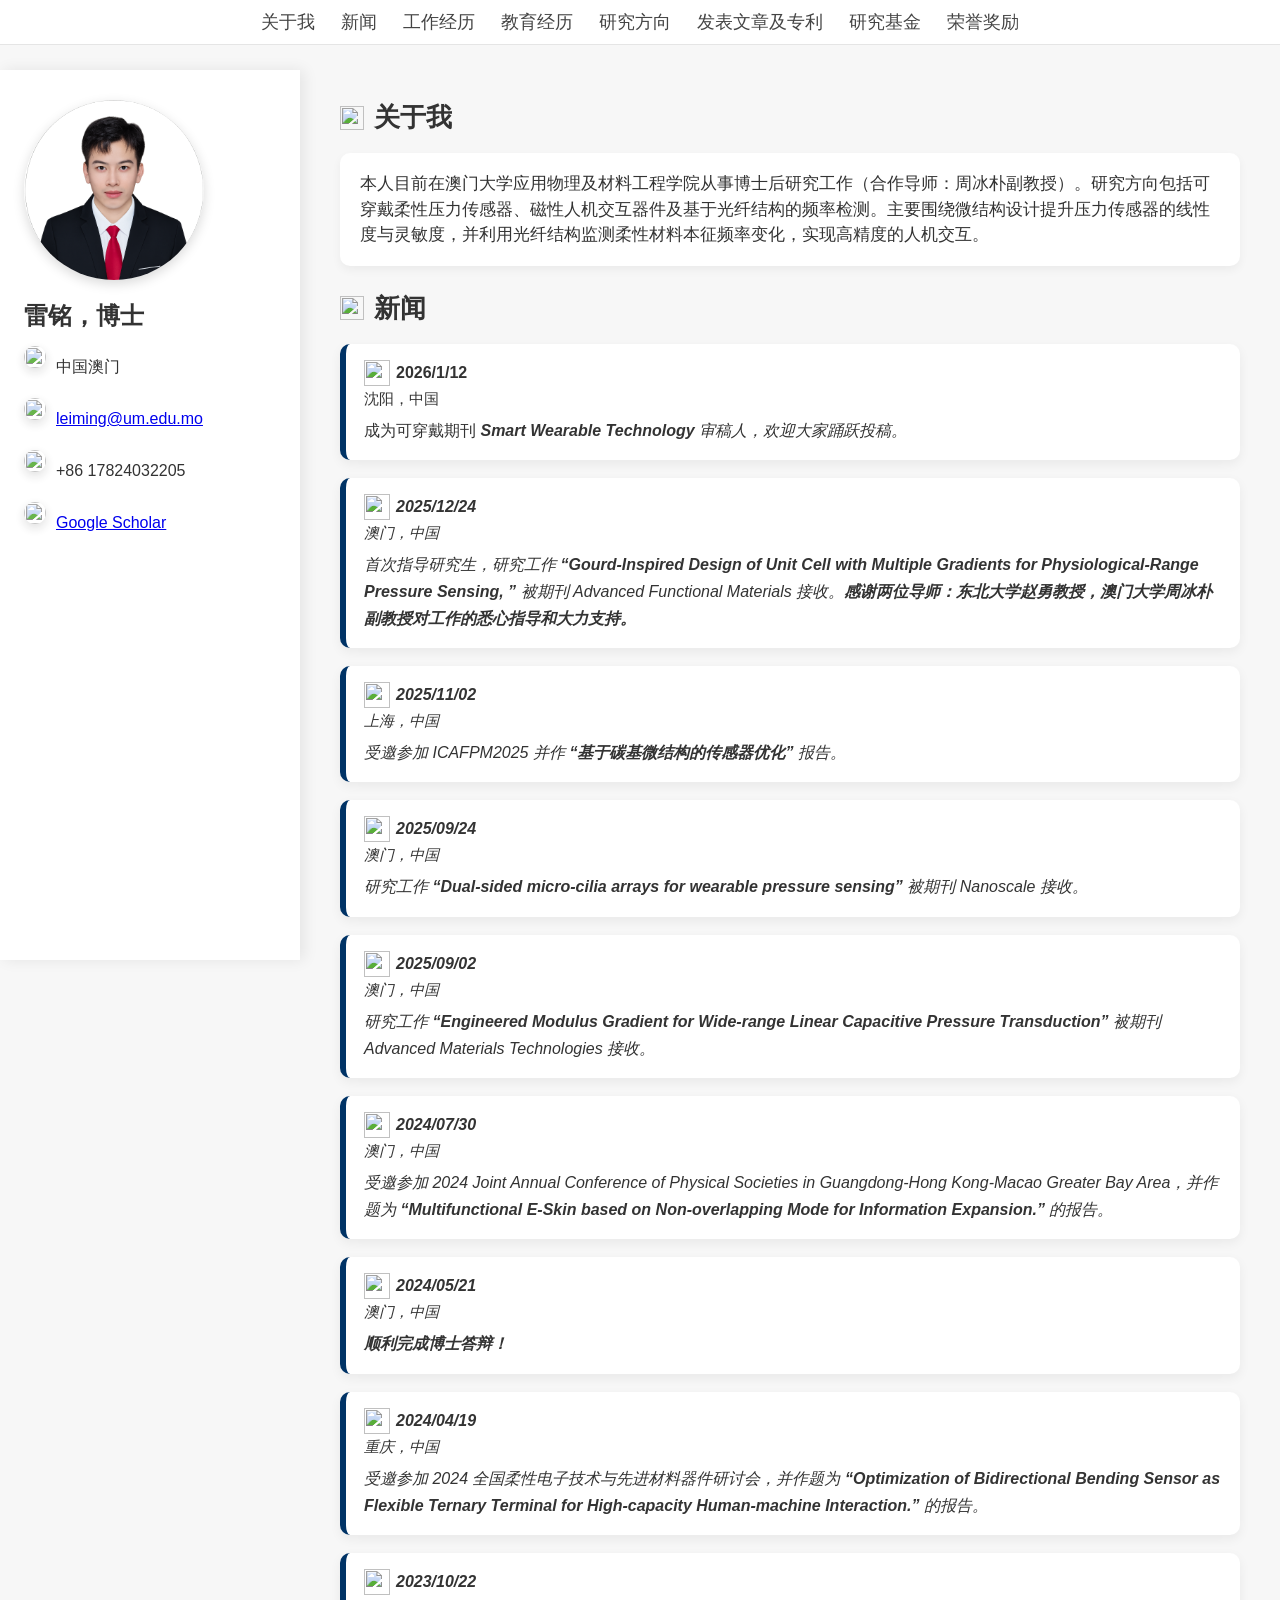
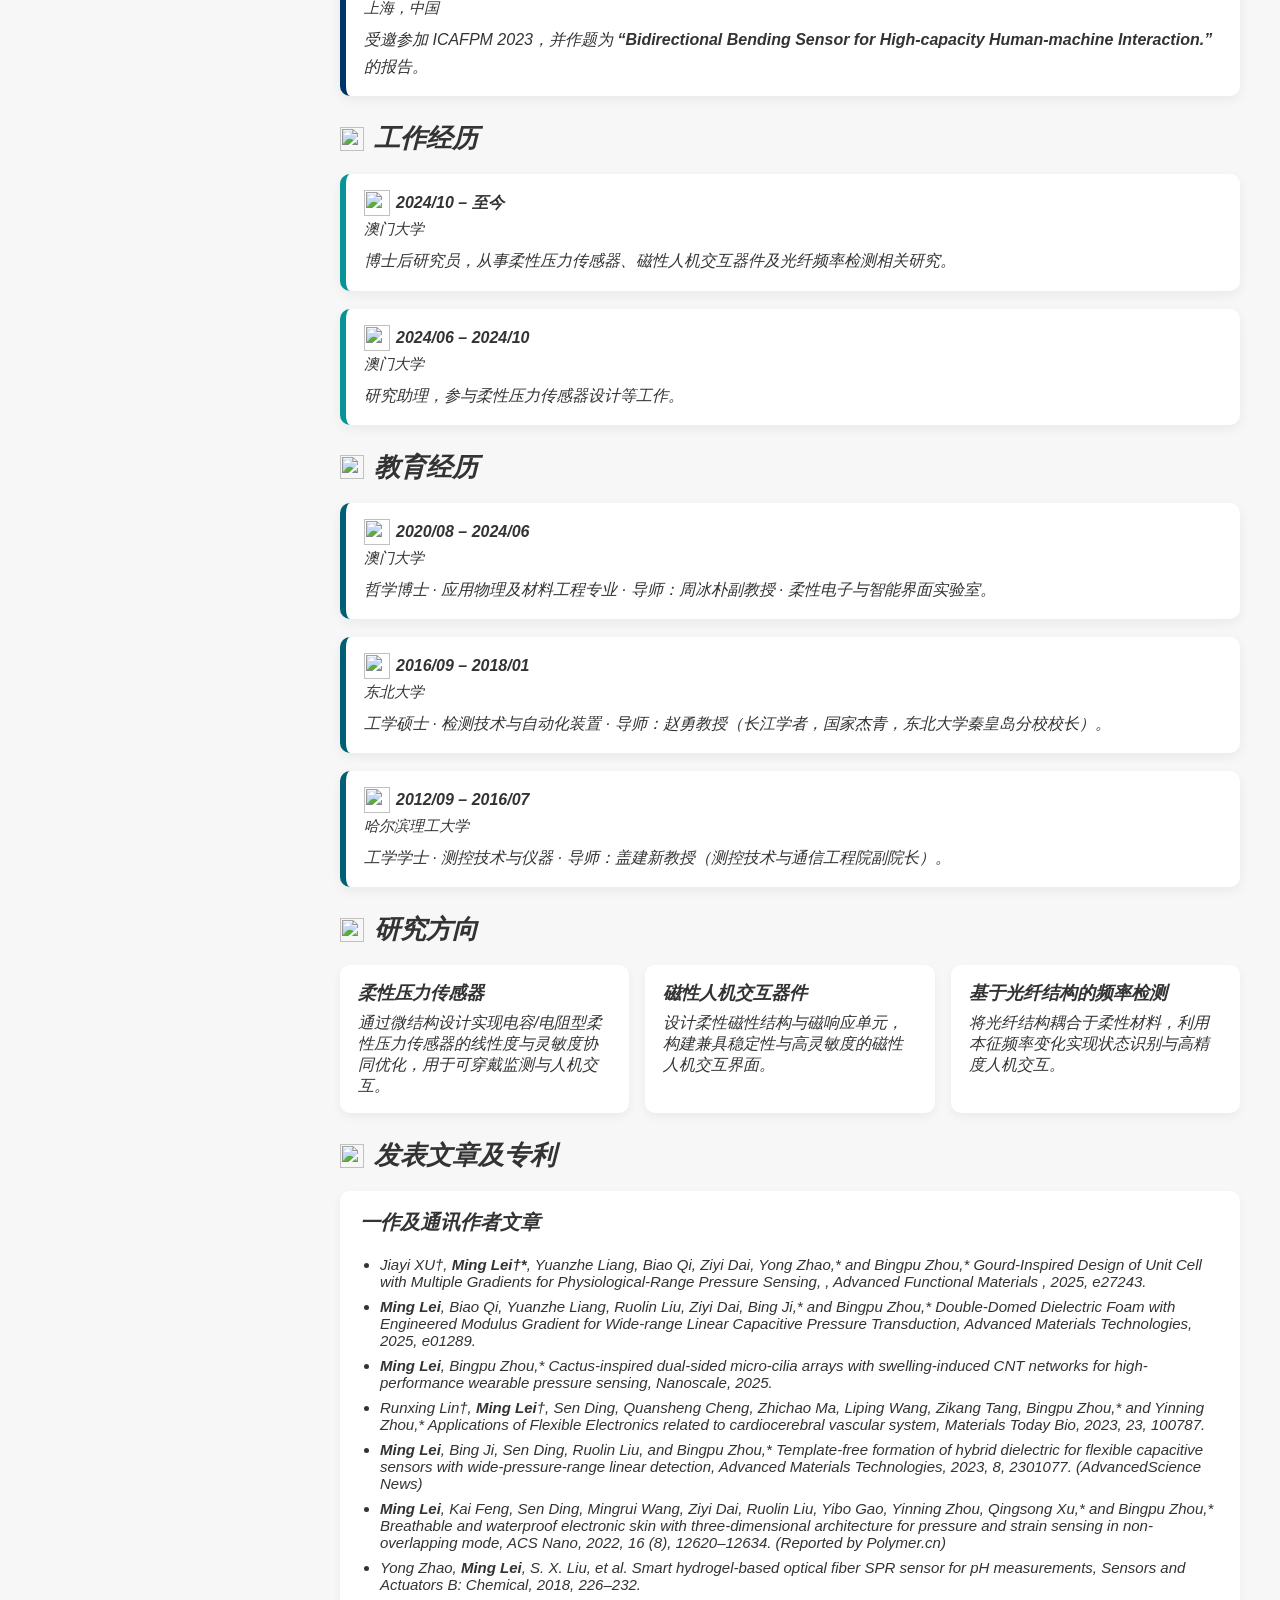
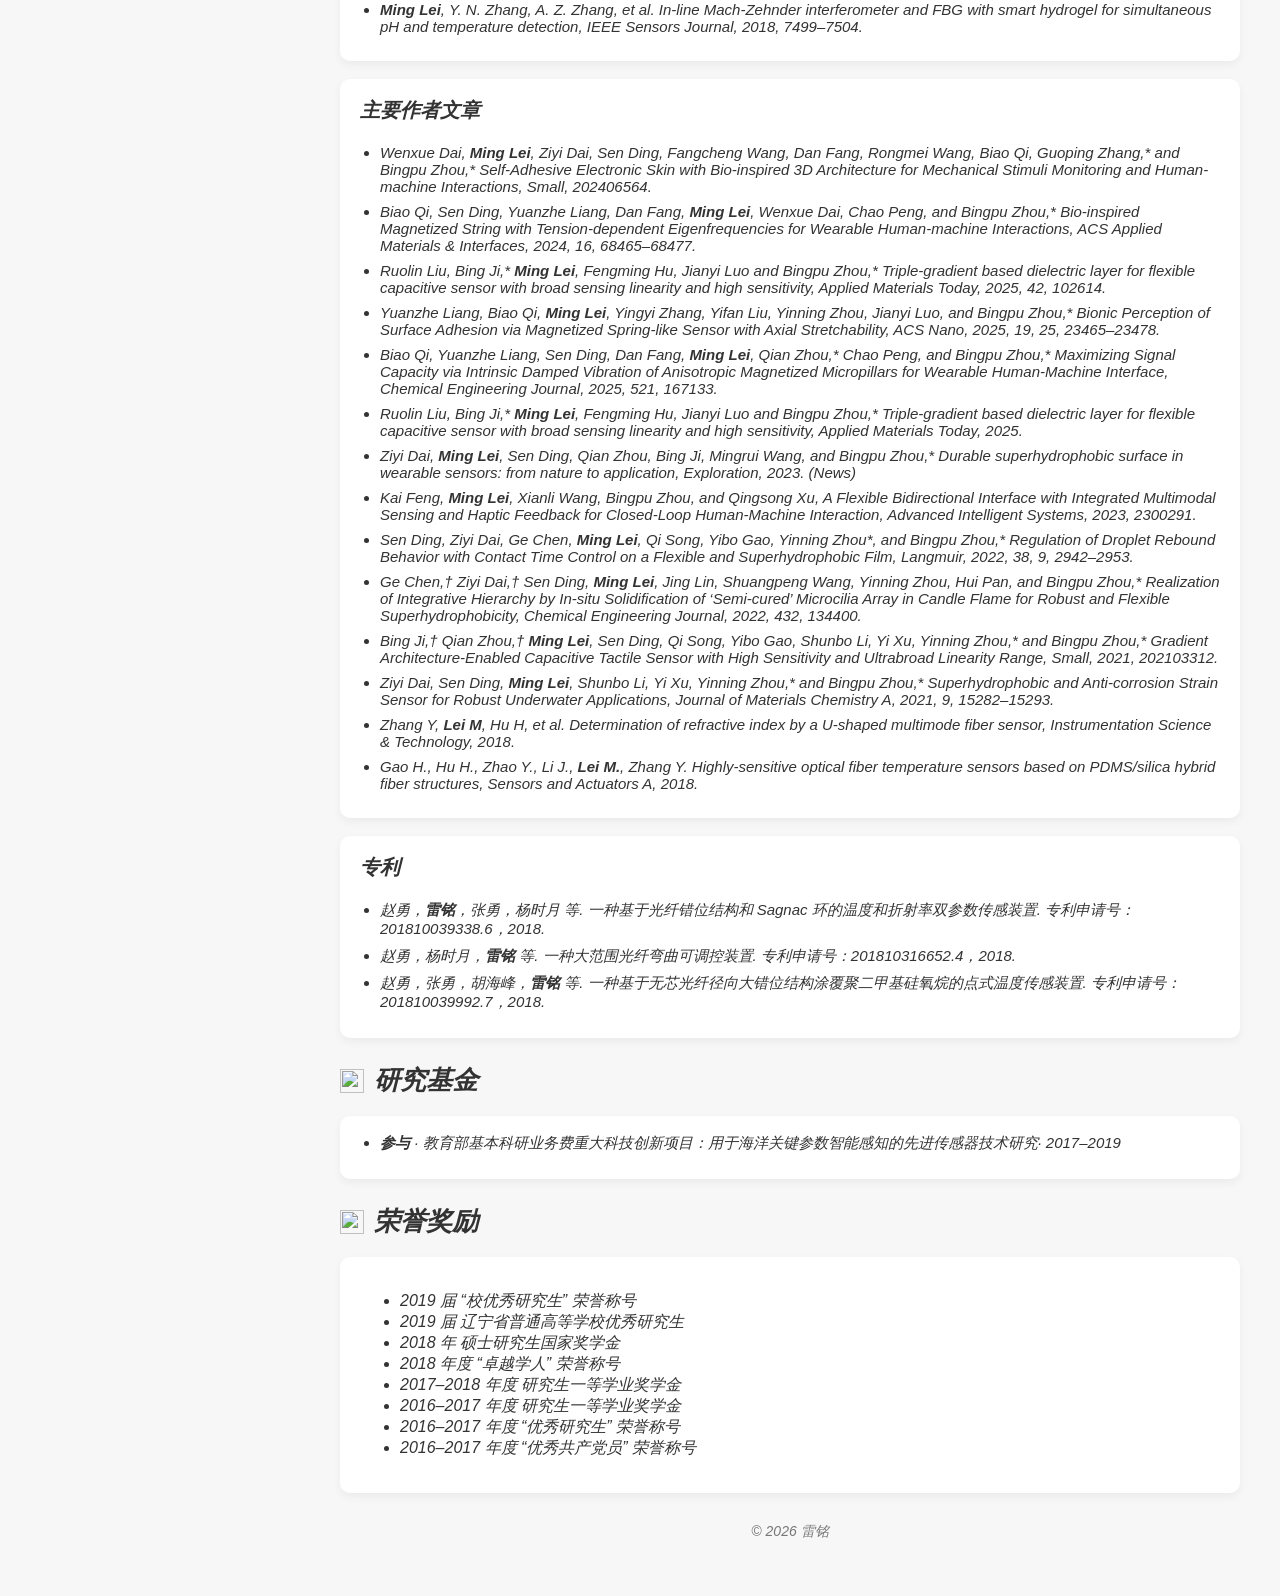
==== index.html @ 92d40817 "Update index.html" ====
<!DOCTYPE html>
<html lang="zh-CN">
<head>
<meta charset="UTF-8">
<meta name="viewport" content="width=device-width, initial-scale=1.0">
<title>雷铭 – 个人主页</title>

<style>
/* 全局样式 */
body {
  margin: 0;
  font-family: -apple-system, BlinkMacSystemFont, "Segoe UI", Roboto, "Helvetica Neue", sans-serif;
  background: #f7f7f7;
  color: #333;
}

/* 颜色变量 */
:root {
  --news-color: #003366;   /* 新闻 深蓝 */
  --work-color: #0a9396;   /* 工作 青绿 */
  --edu-color:  #005f73;   /* 教育 青蓝 */
}

/* 顶部导航栏（白底、居中、置顶） */
nav {
  position: sticky;
  top: 0;
  z-index: 1000;
  background: #ffffff;
  border-bottom: 1px solid #e5e5e5;
  padding: 10px 40px;
  display: flex;
  justify-content: center;
  gap: 26px;
}

nav a {
  font-size: 18px;   /* 导航字体变大 */
  color: #444;
  text-decoration: none;
}

nav a:hover {
  color: #003366;
}

/* 两栏布局：左侧固定栏 + 右侧主内容 */
.container {
  display: grid;
  grid-template-columns: 300px 1fr;
}

/* 左侧个人信息栏（滚动不动） */
.sidebar {
  position: sticky;
  top: 70px; /* 给导航栏留高度 */
  align-self: start;
  height: calc(100vh - 70px);
  padding: 30px 24px;
  background: #ffffff;
  box-shadow: 4px 0 14px rgba(0, 0, 0, 0.08);
}

.sidebar img {
  width: 180px;
  height: 180px;
  border-radius: 50%;
  object-fit: cover;
  display: block;
  margin: 0 0 20px 0; /* 靠左 */
  box-shadow: 0 4px 12px rgba(0,0,0,0.15);
}

.sidebar-name {
  font-size: 24px;
  font-weight: 700;
  margin-bottom: 14px;
  text-align: left;   /* 靠左对齐 */
}

/* 左侧：图标+文字靠左对齐 */
.sidebar-line {
  display: flex;
  align-items: center;
  justify-content: flex-start; /* 靠左 */
  gap: 10px;
  margin: 10px 0;
  font-size: 16px;
  text-align: left;
}

.sidebar-line img {
  width: 22px;
  height: 22px;
  flex-shrink: 0;
  opacity: 0.9;
}

/* 右侧主内容 */
.main {
  padding: 30px 40px 40px;
}

/* 每个 section 的滚动偏移，避免被顶部导航挡住 */
section {
  scroll-margin-top: 80px;
  margin-bottom: 10px;
}

/* 标题（带图标） */
.section-title {
  font-size: 26px;
  font-weight: 700;
  display: flex;
  align-items: center;
  gap: 10px;
  margin: 25px 0 18px;
}

.section-title img {
  width: 24px;
  height: 24px;
}

/* 关于我简介块 */
.about-text {
  font-size: 17px;
  line-height: 1.5;
  background:#fff;
  padding:18px 20px;
  border-radius:10px;
  box-shadow:0 4px 10px rgba(0,0,0,0.05);
}

/* 新闻 / 工作 / 教育：统一卡片结构 + 不同颜色 */
.news-block,
.work-block,
.edu-block {
  padding: 16px 18px;
  background: #fff;
  border-radius: 10px;
  margin-bottom: 18px;
  box-shadow: 0 4px 12px rgba(0,0,0,0.06);
}

/* 左边色条 */
.news-block  { border-left: 6px solid var(--news-color); }
.work-block  { border-left: 6px solid var(--work-color); }
.edu-block   { border-left: 6px solid var(--edu-color); }

.news-date,
.work-date,
.edu-date {
  font-weight: 600;
  font-size: 16px;
  display: flex;
  align-items: center;
  gap: 6px;
}

/* 修复图标过大的问题 */
.news-date img,
.work-date img,
.edu-date img {
  width: 26px !important;
  height: 26px !important;
  flex-shrink: 0;
}

.news-loc,
.work-loc,
.edu-loc {
  margin: 4px 0 8px;
  font-weight: 500;
  font-size: 15px;
}

.news-text,
.work-text,
.edu-text {
  font-size: 16px;
  line-height: 1.7;
}

/* 教育经历字体加大已包含在 edu-text 中 */

/* 研究方向：三块卡片，左中右展示 */
.research-grid {
  display: grid;
  grid-template-columns: repeat(3, minmax(0, 1fr));
  gap: 16px;
}

.research-card {
  background: #fff;
  padding: 16px 18px;
  border-radius: 10px;
  box-shadow: 0 4px 10px rgba(0,0,0,0.05);
}

.research-card-title {
  font-size: 18px;
  font-weight: 600;
  margin-bottom: 8px;
}

/* 发表文章及专利 / 研究基金 / 荣誉奖励：通用盒子样式 */
.paper-box {
  background:#fff;
  padding:18px 20px;
  margin-bottom:18px;
  border-radius:10px;
  box-shadow:0 4px 10px rgba(0,0,0,0.05);
}

.paper-box h3 {
  margin-top:0;
  font-size:20px;
}

.paper-box ul {
  padding-left: 20px;
  margin: 0;
}

.paper-box li {
  margin-bottom:8px;
  font-size:15px;
}

/* 荣誉奖励块复用 paper-box 风格 */
.honor-box {
  background:#fff;
  padding:18px 20px;
  border-radius:10px;
  box-shadow:0 4px 10px rgba(0,0,0,0.05);
}

/* 页脚 */
footer {
  text-align:center;
  margin:30px 0 15px;
  color:#777;
  font-size: 14px;
}

/* 简单响应式：屏幕窄时改为上下布局 */
@media (max-width: 960px) {
  .container {
    grid-template-columns: 1fr;
  }
  .sidebar {
    position: static;
    height: auto;
    box-shadow: 0 2px 10px rgba(0,0,0,0.08);
  }
  nav {
    justify-content: flex-start;
    overflow-x: auto;
  }
}
</style>
</head>
<body>

<!-- 顶部导航栏 -->
<nav>
  <a href="#about">关于我</a>
  <a href="#news">新闻</a>
  <a href="#work">工作经历</a>
  <a href="#edu">教育经历</a>
  <a href="#research">研究方向</a>
  <a href="#papers">发表文章及专利</a>
  <a href="#funds">研究基金</a>
  <a href="#honors">荣誉奖励</a>
</nav>

<div class="container">

  <!-- 左侧固定信息栏 -->
  <aside class="sidebar">
    <img src="personal-photo.png" alt="雷铭照片">

    <div class="sidebar-name">    雷铭，博士</div>

    <div class="sidebar-line">
      <img src="https://cdn-icons-png.flaticon.com/512/535/535239.png" alt="">
      <span>中国澳门</span>
    </div>

    <div class="sidebar-line">
      <img src="https://cdn-icons-png.flaticon.com/512/732/732200.png" alt="">
      <a href="mailto:leiming@um.edu.mo">leiming@um.edu.mo</a>
    </div>

    <div class="sidebar-line">
      <img src="https://cdn-icons-png.flaticon.com/512/724/724664.png" alt="">
      <span>+86 17824032205</span>
    </div>

    <div class="sidebar-line">
      <img src="https://cdn-icons-png.flaticon.com/512/300/300221.png" alt="">
      <a href="https://scholar.google.com.hk/citations?user=L6gSsJYAAAAJ&hl=zh-CN" target="_blank">
        Google Scholar
      </a>
    </div>
  </aside>

  <!-- 右侧主体内容 -->
  <main class="main">

    <!-- 关于我 -->
    <section id="about">
      <h2 class="section-title">
        <img src="https://cdn-icons-png.flaticon.com/512/3448/3448339.png" alt="">
        关于我
      </h2>

      <div class="about-text">
        本人目前在澳门大学应用物理及材料工程学院从事博士后研究工作（合作导师：周冰朴副教授）。研究方向包括可穿戴柔性压力传感器、磁性人机交互器件及基于光纤结构的频率检测。主要围绕微结构设计提升压力传感器的线性度与灵敏度，并利用光纤结构监测柔性材料本征频率变化，实现高精度的人机交互。
      </div>
    </section>

    <!-- 新闻 -->
    <section id="news">
      <h2 class="section-title">
        <img src="https://cdn-icons-png.flaticon.com/512/9068/9068649.png" alt="">
        新闻
      </h2>

      <div class="news-block">
        <div class="news-date">
          <img src="https://cdn-icons-png.flaticon.com/512/747/747310.png" alt="">
          2026/1/12
        </div>
        <div class="news-loc">沈阳，中国</div>
        <div class="news-text">
          成为可穿戴期刊 <strong> <em>Smart Wearable Technology <em> </strong> 审稿人，欢迎大家踊跃投稿。
        </div>
      </div> 
      
      <div class="news-block">
        <div class="news-date">
          <img src="https://cdn-icons-png.flaticon.com/512/747/747310.png" alt="">
          2025/12/24
        </div>
        <div class="news-loc">澳门，中国</div>
        <div class="news-text">
          首次指导研究生，研究工作 <strong>“Gourd-Inspired Design of Unit Cell with Multiple Gradients for Physiological-Range Pressure Sensing, ”</strong>
          被期刊 <em> Advanced Functional Materials </em> 接收。<strong>感谢两位导师：东北大学赵勇教授，澳门大学周冰朴副教授对工作的悉心指导和大力支持。</strong>
        </div>
      </div> 
      

      <div class="news-block">
        <div class="news-date">
          <img src="https://cdn-icons-png.flaticon.com/512/747/747310.png" alt="">
          2025/11/02
        </div>
        <div class="news-loc">上海，中国</div>
        <div class="news-text">
          受邀参加 ICAFPM2025 并作 <strong>“基于碳基微结构的传感器优化”</strong> 报告。
        </div>
      </div>

      <div class="news-block">
        <div class="news-date">
          <img src="https://cdn-icons-png.flaticon.com/512/747/747310.png" alt="">
          2025/09/24
        </div>
        <div class="news-loc">澳门，中国</div>
        <div class="news-text">
          研究工作 <strong>“Dual-sided micro-cilia arrays for wearable pressure sensing”</strong>
          被期刊 <em>Nanoscale</em> 接收。
        </div>
      </div>

      <div class="news-block">
        <div class="news-date">
          <img src="https://cdn-icons-png.flaticon.com/512/747/747310.png" alt="">
          2025/09/02
        </div>
        <div class="news-loc">澳门，中国</div>
        <div class="news-text">
          研究工作 <strong>“Engineered Modulus Gradient for Wide-range Linear Capacitive Pressure Transduction”</strong>
          被期刊 <em>Advanced Materials Technologies</em> 接收。
        </div>
      </div>

      <div class="news-block">
        <div class="news-date">
          <img src="https://cdn-icons-png.flaticon.com/512/747/747310.png" alt="">
          2024/07/30
        </div>
        <div class="news-loc">澳门，中国</div>
        <div class="news-text">
          受邀参加 2024 Joint Annual Conference of Physical Societies in Guangdong-Hong Kong-Macao Greater Bay Area，并作题为
          <strong>“Multifunctional E-Skin based on Non-overlapping Mode for Information Expansion.”</strong>
          的报告。
        </div>
      </div>

      <div class="news-block">
        <div class="news-date">
          <img src="https://cdn-icons-png.flaticon.com/512/747/747310.png" alt="">
          2024/05/21
        </div>
        <div class="news-loc">澳门，中国</div>
        <div class="news-text">
          <strong>顺利完成博士答辩！</strong>
        </div>
      </div>

      <div class="news-block">
        <div class="news-date">
          <img src="https://cdn-icons-png.flaticon.com/512/747/747310.png" alt="">
          2024/04/19
        </div>
        <div class="news-loc">重庆，中国</div>
        <div class="news-text">
          受邀参加 2024 全国柔性电子技术与先进材料器件研讨会，并作题为
          <strong>“Optimization of Bidirectional Bending Sensor as Flexible Ternary Terminal for High-capacity Human-machine Interaction.”</strong>
          的报告。
        </div>
      </div>

      <div class="news-block">
        <div class="news-date">
          <img src="https://cdn-icons-png.flaticon.com/512/747/747310.png" alt="">
          2023/10/22
        </div>
        <div class="news-loc">上海，中国</div>
        <div class="news-text">
          受邀参加 ICAFPM 2023，并作题为
          <strong>“Bidirectional Bending Sensor for High-capacity Human-machine Interaction.”</strong>
          的报告。
        </div>
      </div>
    </section>

    <!-- 工作经历 -->
    <section id="work">
      <h2 class="section-title">
        <img src="https://cdn-icons-png.flaticon.com/512/3170/3170733.png" alt="">
        工作经历
      </h2>

      <div class="work-block">
        <div class="work-date">
          <img src="https://cdn-icons-png.flaticon.com/512/747/747310.png" alt="">
          2024/10 – 至今
        </div>
        <div class="work-loc">澳门大学</div>
        <div class="work-text">
          博士后研究员，从事柔性压力传感器、磁性人机交互器件及光纤频率检测相关研究。
        </div>
      </div>

      <div class="work-block">
        <div class="work-date">
          <img src="https://cdn-icons-png.flaticon.com/512/747/747310.png" alt="">
          2024/06 – 2024/10
        </div>
        <div class="work-loc">澳门大学</div>
        <div class="work-text">
          研究助理，参与柔性压力传感器设计等工作。
        </div>
      </div>
    </section>

    <!-- 教育经历 -->
    <section id="edu">
      <h2 class="section-title">
        <img src="https://cdn-icons-png.flaticon.com/512/2942/2942176.png" alt="">
        教育经历
      </h2>

      <div class="edu-block">
        <div class="edu-date">
          <img src="https://cdn-icons-png.flaticon.com/512/747/747310.png" alt="">
          2020/08 – 2024/06
        </div>
        <div class="edu-loc">澳门大学</div>
        <div class="edu-text">
          哲学博士 · 应用物理及材料工程专业 · 导师：周冰朴副教授 · 柔性电子与智能界面实验室。
        </div>
      </div>

      <div class="edu-block">
        <div class="edu-date">
          <img src="https://cdn-icons-png.flaticon.com/512/747/747310.png" alt="">
          2016/09 – 2018/01
        </div>
        <div class="edu-loc">东北大学</div>
        <div class="edu-text">
          工学硕士 · 检测技术与自动化装置 · 导师：赵勇教授（长江学者，国家杰青，东北大学秦皇岛分校校长）。
        </div>
      </div>

      <div class="edu-block">
        <div class="edu-date">
          <img src="https://cdn-icons-png.flaticon.com/512/747/747310.png" alt="">
          2012/09 – 2016/07
        </div>
        <div class="edu-loc">哈尔滨理工大学</div>
        <div class="edu-text">
          工学学士 · 测控技术与仪器 · 导师：盖建新教授（测控技术与通信工程院副院长）。
        </div>
      </div>
    </section>

    <!-- 研究方向：三块并排 -->
    <section id="research">
      <h2 class="section-title">
        <img src="https://cdn-icons-png.flaticon.com/512/2920/2920403.png" alt="">
        研究方向
      </h2>

      <div class="research-grid">
        <div class="research-card">
          <div class="research-card-title">柔性压力传感器</div>
          <div class="research-card-text">
            通过微结构设计实现电容/电阻型柔性压力传感器的线性度与灵敏度协同优化，用于可穿戴监测与人机交互。
          </div>
        </div>

        <div class="research-card">
          <div class="research-card-title">磁性人机交互器件</div>
          <div class="research-card-text">
            设计柔性磁性结构与磁响应单元，构建兼具稳定性与高灵敏度的磁性人机交互界面。
          </div>
        </div>

        <div class="research-card">
          <div class="research-card-title">基于光纤结构的频率检测</div>
          <div class="research-card-text">
            将光纤结构耦合于柔性材料，利用本征频率变化实现状态识别与高精度人机交互。
          </div>
        </div>
      </div>
    </section>

    <!-- 发表文章及专利 -->
    <section id="papers">
      <h2 class="section-title">
        <img src="https://cdn-icons-png.flaticon.com/512/3135/3135675.png" alt="">
        发表文章及专利
      </h2>

      <div class="paper-box">
        <h3>一作及通讯作者文章</h3>
        <ul>

          <li>Jiayi XU†, <strong>Ming Lei†*</strong>, Yuanzhe Liang, Biao Qi, Ziyi Dai, Yong Zhao,* and Bingpu Zhou,* 
          Gourd-Inspired Design of Unit Cell with Multiple Gradients for Physiological-Range Pressure Sensing, , 
          <em>Advanced Functional Materials </em>, 2025, e27243.</li>
          
          <li><strong>Ming Lei</strong>, Biao Qi, Yuanzhe Liang, Ruolin Liu, Ziyi Dai, Bing Ji,* and Bingpu Zhou,* 
          Double-Domed Dielectric Foam with Engineered Modulus Gradient for Wide-range Linear Capacitive Pressure Transduction, 
          <em>Advanced Materials Technologies</em>, 2025, e01289.</li>

          <li><strong>Ming Lei</strong>, Bingpu Zhou,* 
          Cactus-inspired dual-sided micro-cilia arrays with swelling-induced CNT networks for high-performance wearable pressure sensing, 
          <em>Nanoscale</em>, 2025.</li>

          <li>Runxing Lin†, <strong>Ming Lei</strong>†, Sen Ding, Quansheng Cheng, Zhichao Ma, Liping Wang, Zikang Tang, Bingpu Zhou,* and Yinning Zhou,*  
          Applications of Flexible Electronics related to cardiocerebral vascular system, 
          <em>Materials Today Bio</em>, 2023, 23, 100787.</li>

          <li><strong>Ming Lei</strong>, Bing Ji, Sen Ding, Ruolin Liu, and Bingpu Zhou,*  
          Template-free formation of hybrid dielectric for flexible capacitive sensors with wide-pressure-range linear detection, 
          <em>Advanced Materials Technologies</em>, 2023, 8, 2301077. (AdvancedScience News)</li>

          <li><strong>Ming Lei</strong>, Kai Feng, Sen Ding, Mingrui Wang, Ziyi Dai, Ruolin Liu, Yibo Gao, Yinning Zhou, Qingsong Xu,* and Bingpu Zhou,*  
          Breathable and waterproof electronic skin with three-dimensional architecture for pressure and strain sensing in non-overlapping mode, 
          <em>ACS Nano</em>, 2022, 16 (8), 12620–12634. (Reported by Polymer.cn)</li>

          <li>Yong Zhao, <strong>Ming Lei</strong>, S. X. Liu, et al.  
          Smart hydrogel-based optical fiber SPR sensor for pH measurements, 
          <em>Sensors and Actuators B: Chemical</em>, 2018, 226–232.</li>         

          <li><strong>Ming Lei</strong>, Y. N. Zhang, A. Z. Zhang, et al.  
          In-line Mach-Zehnder interferometer and FBG with smart hydrogel for simultaneous pH and temperature detection, 
          <em>IEEE Sensors Journal</em>, 2018, 7499–7504.</li>
        </ul>
      </div>

      <div class="paper-box">
        <h3>主要作者文章</h3>
        <ul>
          <li>Wenxue Dai, <strong>Ming Lei</strong>, Ziyi Dai, Sen Ding, Fangcheng Wang, Dan Fang, Rongmei Wang, Biao Qi, Guoping Zhang,* and Bingpu Zhou,*  
          Self-Adhesive Electronic Skin with Bio-inspired 3D Architecture for Mechanical Stimuli Monitoring and Human-machine Interactions, 
          <em>Small</em>, 202406564.</li>

          <li>Biao Qi, Sen Ding, Yuanzhe Liang, Dan Fang, <strong>Ming Lei</strong>, Wenxue Dai, Chao Peng, and Bingpu Zhou,*  
          Bio-inspired Magnetized String with Tension-dependent Eigenfrequencies for Wearable Human-machine Interactions, 
          <em>ACS Applied Materials & Interfaces</em>, 2024, 16, 68465–68477.</li>

          <li>Ruolin Liu, Bing Ji,* <strong>Ming Lei</strong>, Fengming Hu, Jianyi Luo and Bingpu Zhou,*  
          Triple-gradient based dielectric layer for flexible capacitive sensor with broad sensing linearity and high sensitivity, 
          <em>Applied Materials Today</em>, 2025, 42, 102614.</li>

          <li>Yuanzhe Liang, Biao Qi, <strong>Ming Lei</strong>, Yingyi Zhang, Yifan Liu, Yinning Zhou, Jianyi Luo, and Bingpu Zhou,*  
          Bionic Perception of Surface Adhesion via Magnetized Spring-like Sensor with Axial Stretchability, 
          <em>ACS Nano</em>, 2025, 19, 25, 23465–23478.</li>

          <li>Biao Qi, Yuanzhe Liang, Sen Ding, Dan Fang, <strong>Ming Lei</strong>, Qian Zhou,* Chao Peng, and Bingpu Zhou,*  
          Maximizing Signal Capacity via Intrinsic Damped Vibration of Anisotropic Magnetized Micropillars for Wearable Human-Machine Interface, 
          <em>Chemical Engineering Journal</em>, 2025, 521, 167133.</li>

          <li>Ruolin Liu, Bing Ji,* <strong>Ming Lei</strong>, Fengming Hu, Jianyi Luo and Bingpu Zhou,*  
          Triple-gradient based dielectric layer for flexible capacitive sensor with broad sensing linearity and high sensitivity, 
          <em>Applied Materials Today</em>, 2025.</li>

          <li>Ziyi Dai, <strong>Ming Lei</strong>, Sen Ding, Qian Zhou, Bing Ji, Mingrui Wang, and Bingpu Zhou,*  
          Durable superhydrophobic surface in wearable sensors: from nature to application, 
          <em>Exploration</em>, 2023. (News)</li>

          <li>Kai Feng, <strong>Ming Lei</strong>, Xianli Wang, Bingpu Zhou, and Qingsong Xu,  
          A Flexible Bidirectional Interface with Integrated Multimodal Sensing and Haptic Feedback for Closed‐Loop Human-Machine Interaction, 
          <em>Advanced Intelligent Systems</em>, 2023, 2300291.</li>

          <li>Sen Ding, Ziyi Dai, Ge Chen, <strong>Ming Lei</strong>, Qi Song, Yibo Gao, Yinning Zhou*, and Bingpu Zhou,*  
          Regulation of Droplet Rebound Behavior with Contact Time Control on a Flexible and Superhydrophobic Film, 
          <em>Langmuir</em>, 2022, 38, 9, 2942–2953.</li>

          <li>Ge Chen,† Ziyi Dai,† Sen Ding, <strong>Ming Lei</strong>, Jing Lin, Shuangpeng Wang, Yinning Zhou, Hui Pan, and Bingpu Zhou,*  
          Realization of Integrative Hierarchy by In-situ Solidification of ‘Semi-cured’ Microcilia Array in Candle Flame for Robust and Flexible Superhydrophobicity, 
          <em>Chemical Engineering Journal</em>, 2022, 432, 134400.</li>

          <li>Bing Ji,† Qian Zhou,† <strong>Ming Lei</strong>, Sen Ding, Qi Song, Yibo Gao, Shunbo Li, Yi Xu, Yinning Zhou,* and Bingpu Zhou,*  
          Gradient Architecture-Enabled Capacitive Tactile Sensor with High Sensitivity and Ultrabroad Linearity Range, 
          <em>Small</em>, 2021, 202103312.</li>

          <li>Ziyi Dai, Sen Ding, <strong>Ming Lei</strong>, Shunbo Li, Yi Xu, Yinning Zhou,* and Bingpu Zhou,*  
          Superhydrophobic and Anti-corrosion Strain Sensor for Robust Underwater Applications, 
          <em>Journal of Materials Chemistry A</em>, 2021, 9, 15282–15293.</li>

          <li>Zhang Y, <strong>Lei M</strong>, Hu H, et al.  
          Determination of refractive index by a U-shaped multimode fiber sensor, 
          <em>Instrumentation Science & Technology</em>, 2018.</li>

          <li>Gao H., Hu H., Zhao Y., Li J., <strong>Lei M.</strong>, Zhang Y.  
          Highly-sensitive optical fiber temperature sensors based on PDMS/silica hybrid fiber structures, 
          <em>Sensors and Actuators A</em>, 2018.</li>
        </ul>
      </div>

      <div class="paper-box">
        <h3>专利</h3>
        <ul>
          <li>赵勇，<strong>雷铭</strong>，张勇，杨时月 等.  
          一种基于光纤错位结构和 Sagnac 环的温度和折射率双参数传感装置.  
          专利申请号：201810039338.6，2018.</li>

          <li>赵勇，杨时月，<strong>雷铭</strong> 等.  
          一种大范围光纤弯曲可调控装置.  
          专利申请号：201810316652.4，2018.</li>

          <li>赵勇，张勇，胡海峰，<strong>雷铭</strong> 等.  
          一种基于无芯光纤径向大错位结构涂覆聚二甲基硅氧烷的点式温度传感装置.  
          专利申请号：201810039992.7，2018.</li>
        </ul>
      </div>
    </section>

    <!-- 研究基金 -->
    <section id="funds">
      <h2 class="section-title">
        <img src="https://cdn-icons-png.flaticon.com/512/1995/1995502.png" alt="">
        研究基金
      </h2>

      <div class="paper-box">
        <ul>
          <li><strong>参与</strong> ·   
教育部基本科研业务费重大科技创新项目：用于海洋关键参数智能感知的先进传感器技术研究· 2017–2019</li>
        </ul>
      </div>
    </section>

    <!-- 荣誉奖励 -->
    <section id="honors">
      <h2 class="section-title">
        <img src="https://cdn-icons-png.flaticon.com/512/2583/2583343.png" alt="">
        荣誉奖励
      </h2>

      <div class="honor-box">
        <ul>
          <li>2019 届 “校优秀研究生” 荣誉称号</li>
          <li>2019 届 辽宁省普通高等学校优秀研究生</li>
          <li>2018 年 硕士研究生国家奖学金</li>
          <li>2018 年度 “卓越学人” 荣誉称号</li>
          <li>2017–2018 年度 研究生一等学业奖学金</li>
          <li>2016–2017 年度 研究生一等学业奖学金</li>
          <li>2016–2017 年度 “优秀研究生” 荣誉称号</li>
          <li>2016–2017 年度 “优秀共产党员” 荣誉称号</li>
        </ul>
      </div>
    </section>

    <footer>
      © <script>document.write(new Date().getFullYear())</script> 雷铭
    </footer>

  </main>
</div>

</body>
</html>
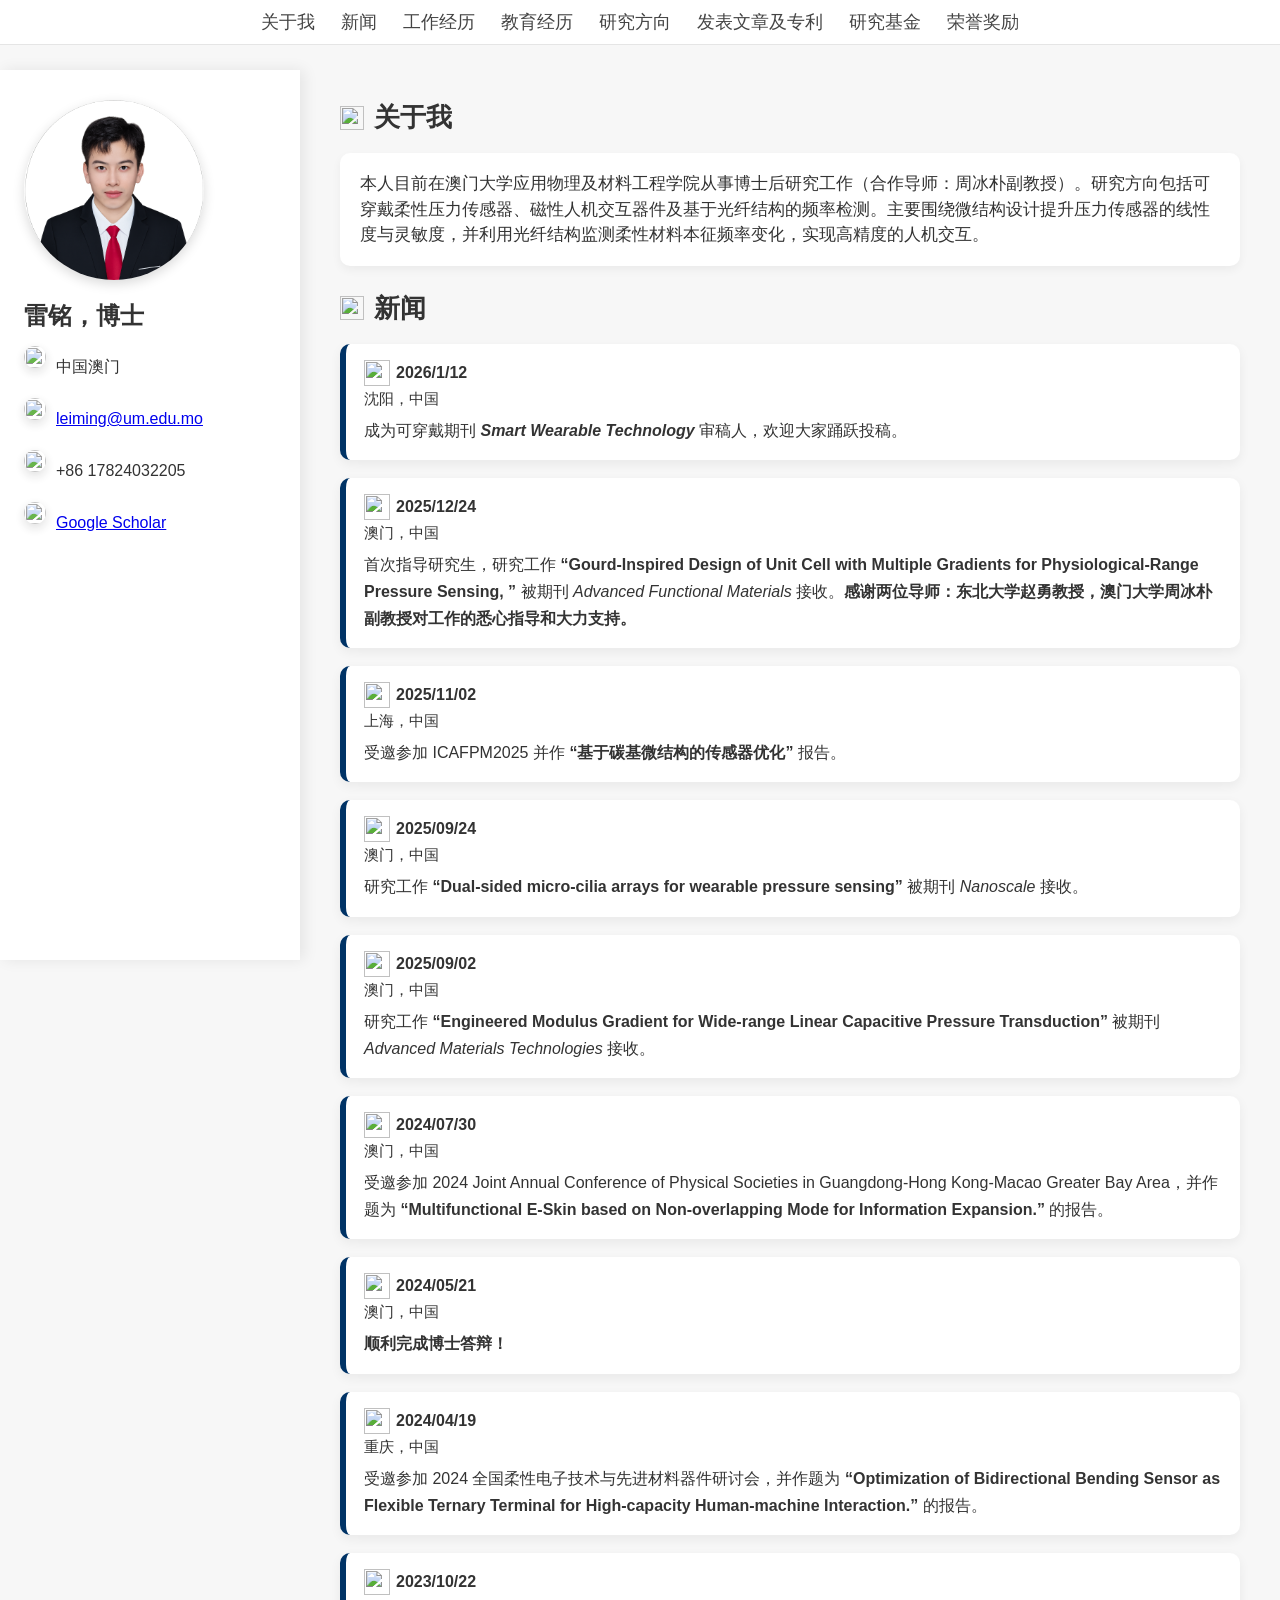
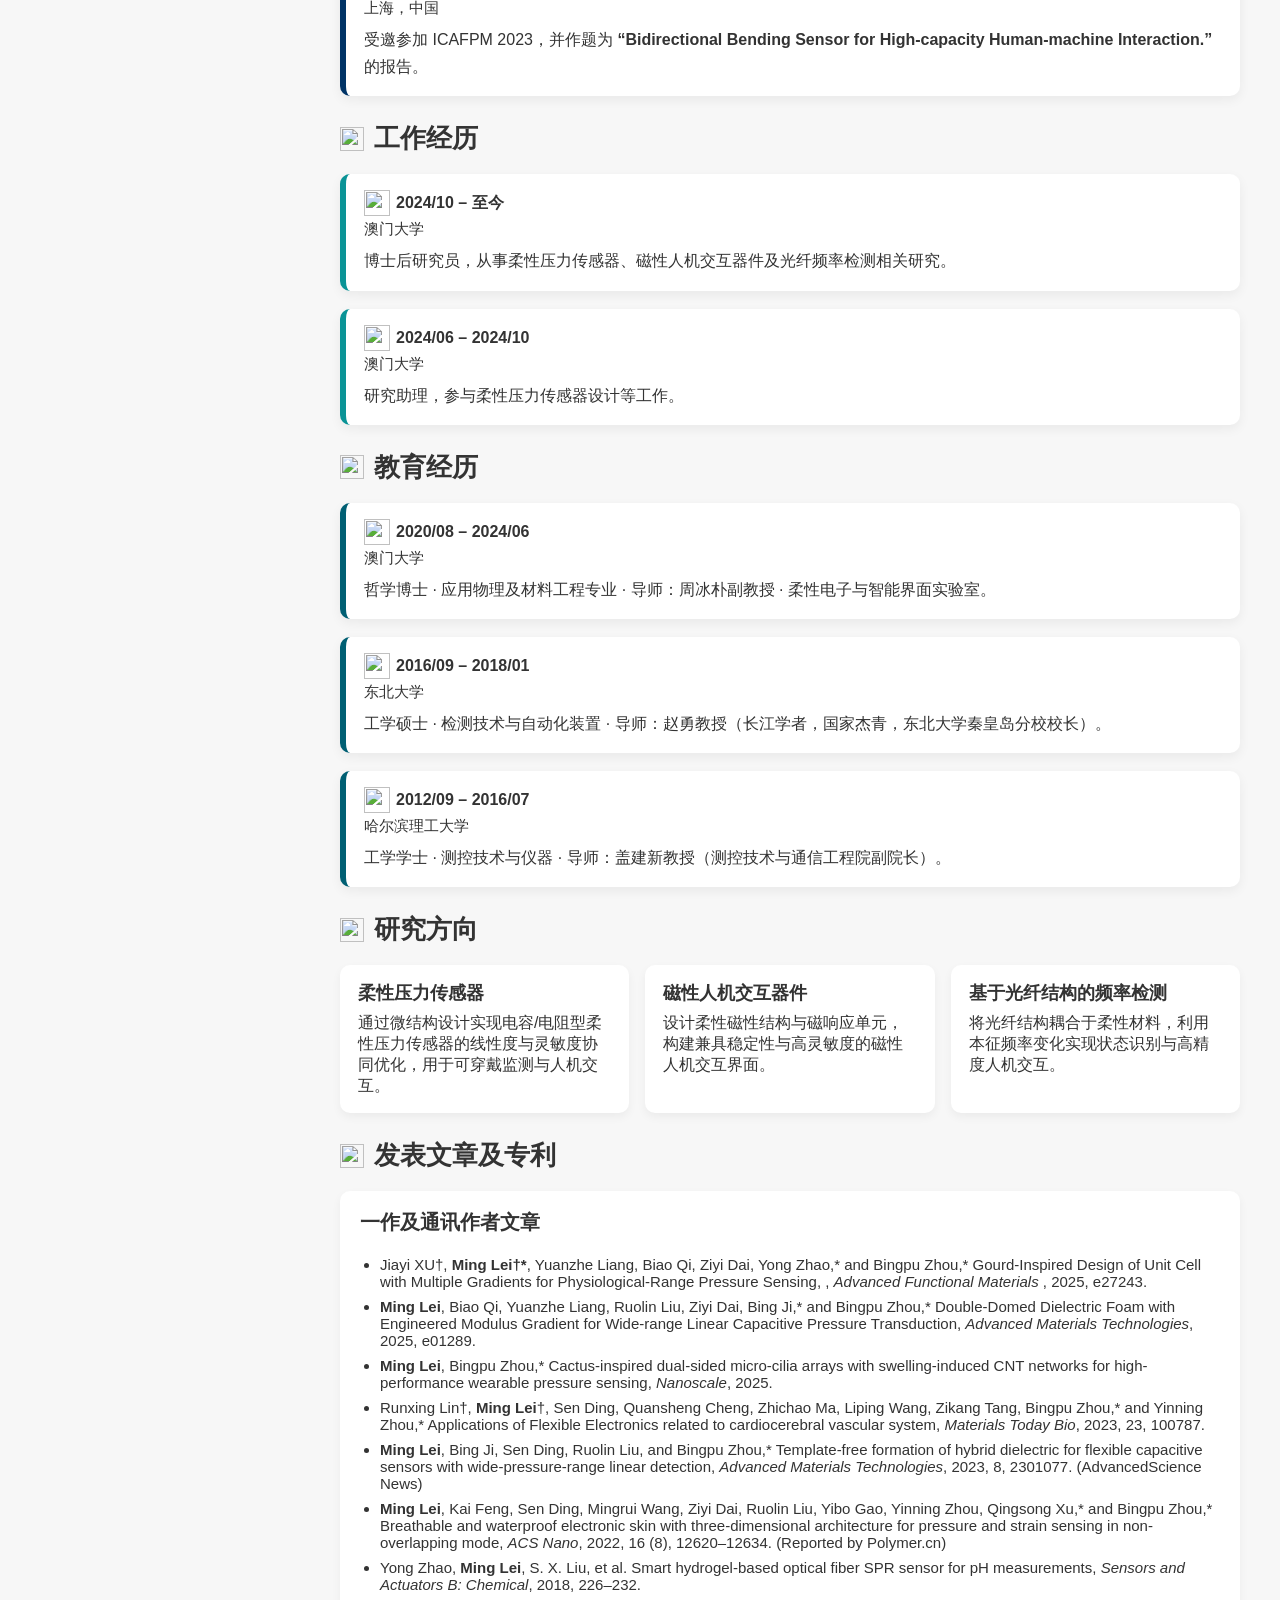
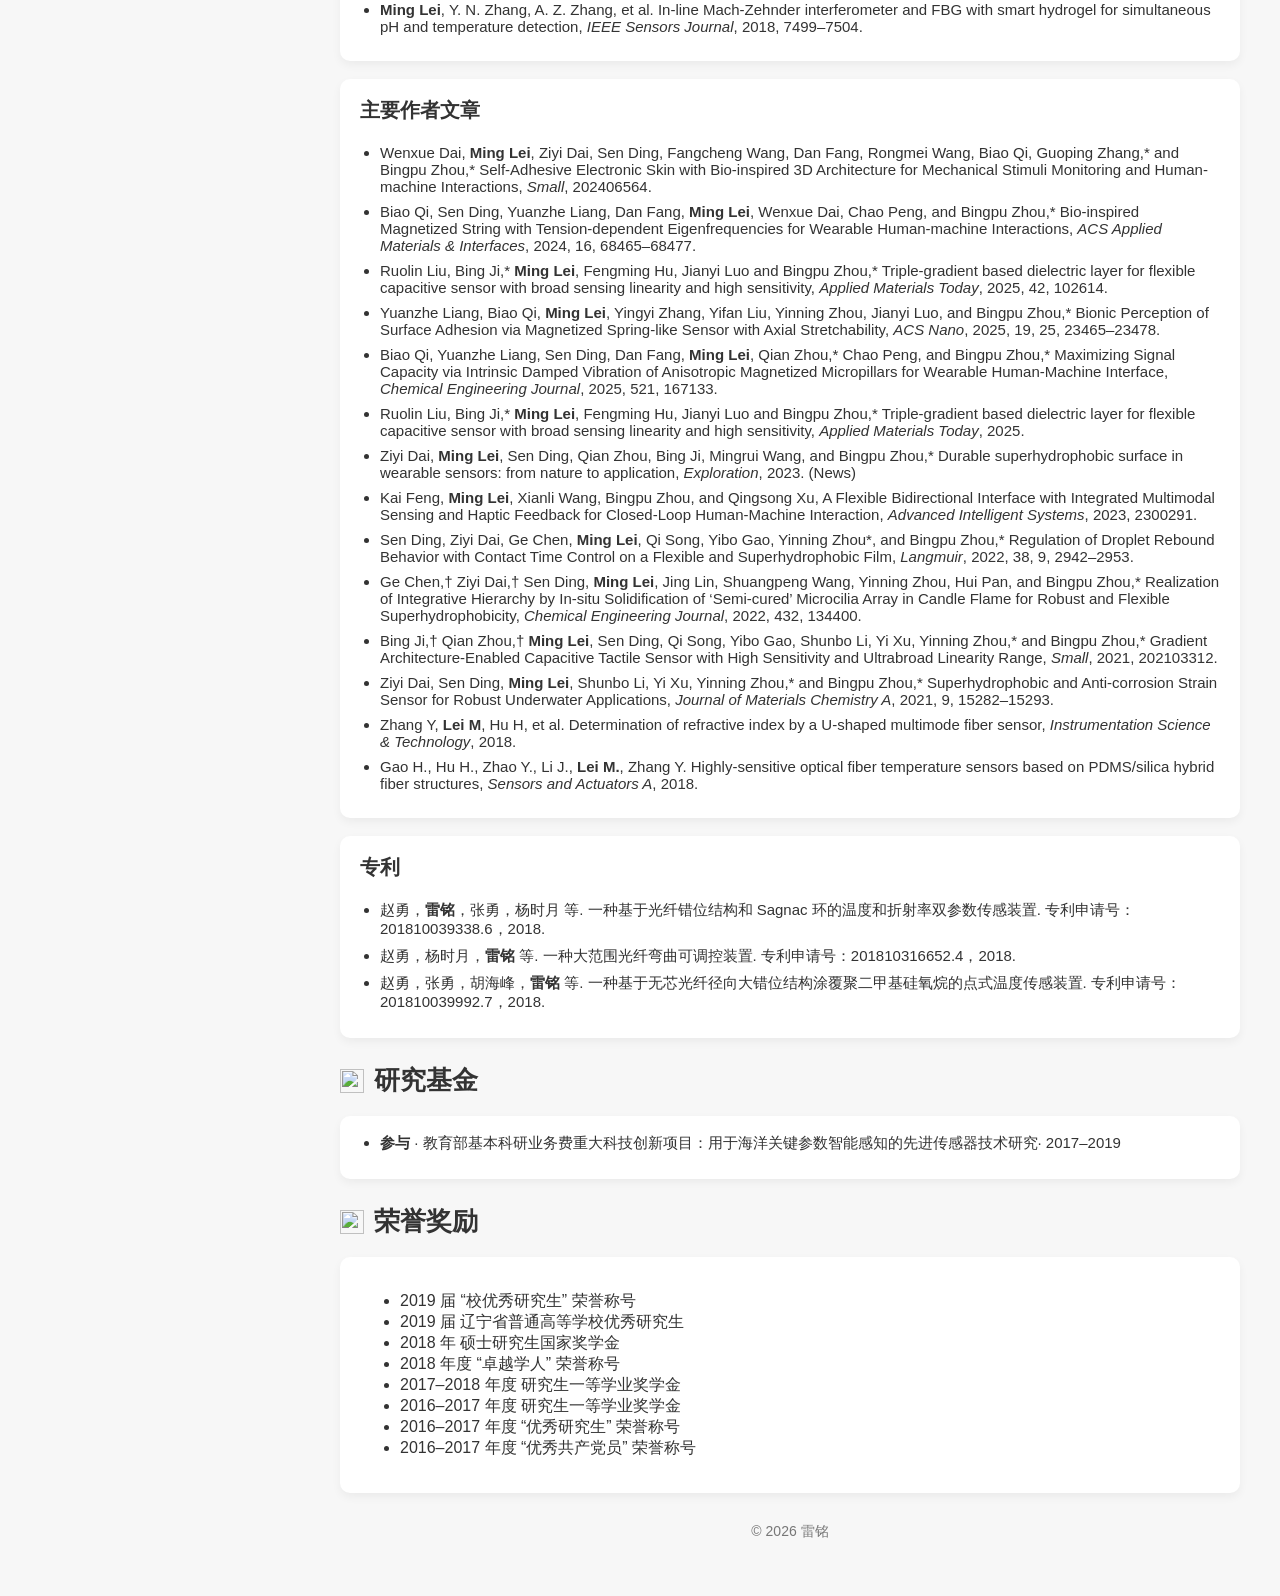
==== commit c85f2955: "Update index.html" ====
--- a/index.html
+++ b/index.html
@@ -335,7 +335,7 @@
         </div>
         <div class="news-loc">沈阳，中国</div>
         <div class="news-text">
-          成为可穿戴期刊 <strong> <em>Smart Wearable Technology <em> </strong> 审稿人，欢迎大家踊跃投稿。
+          成为可穿戴期刊 <strong> <em>Smart Wearable Technology </em> </strong> 审稿人，欢迎大家踊跃投稿。
         </div>
       </div> 
       
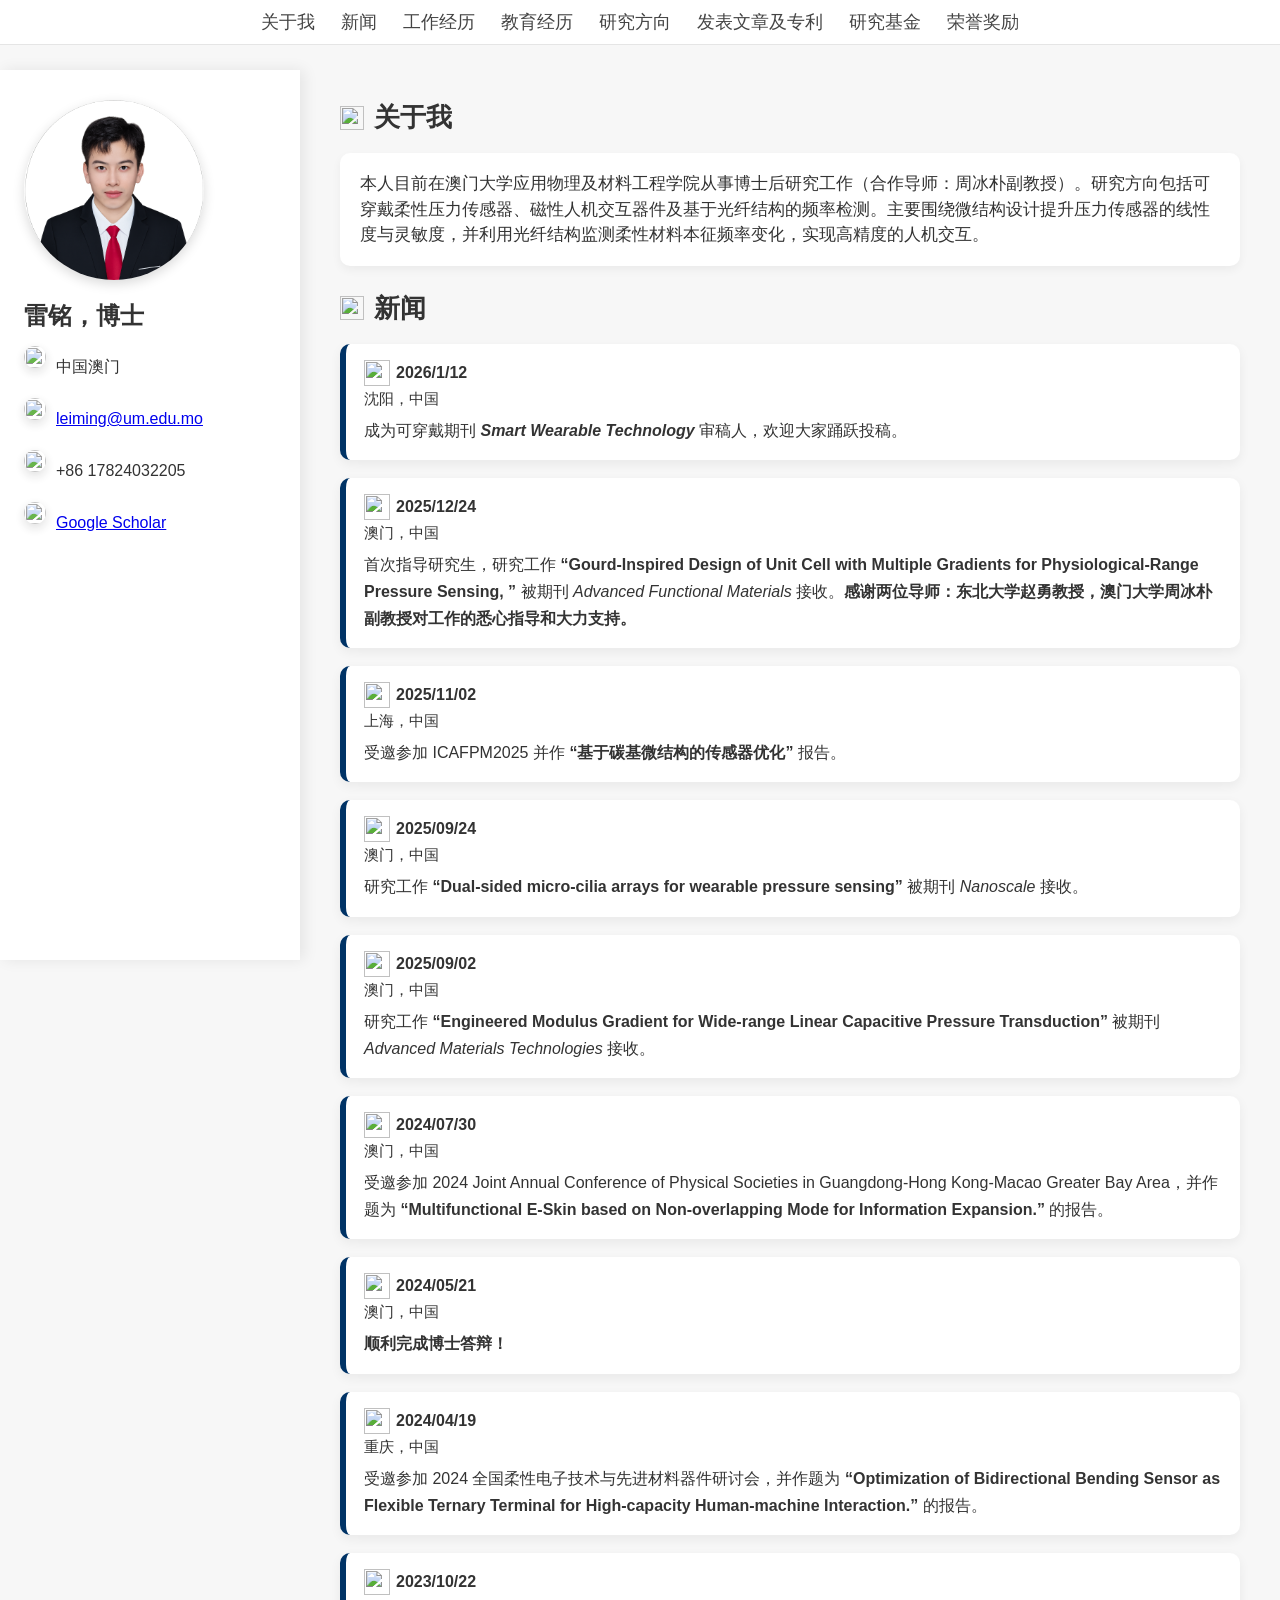
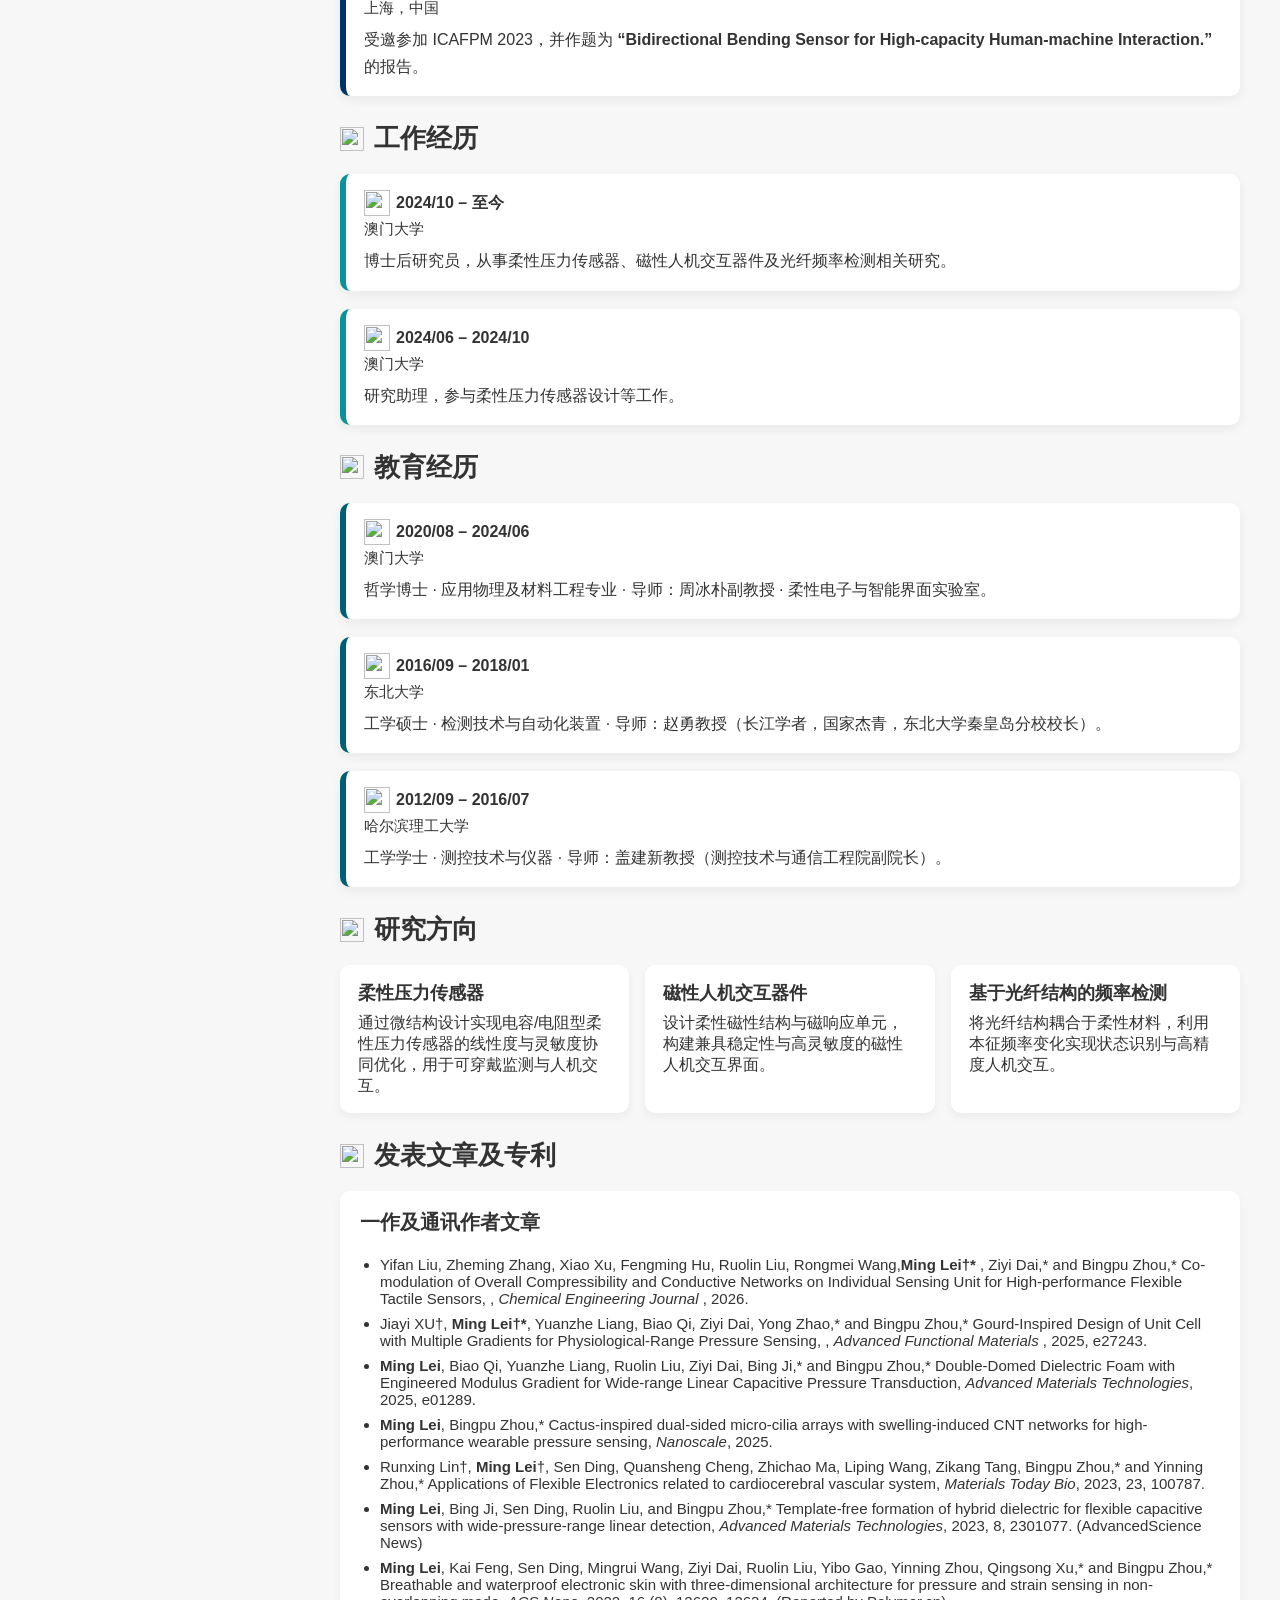
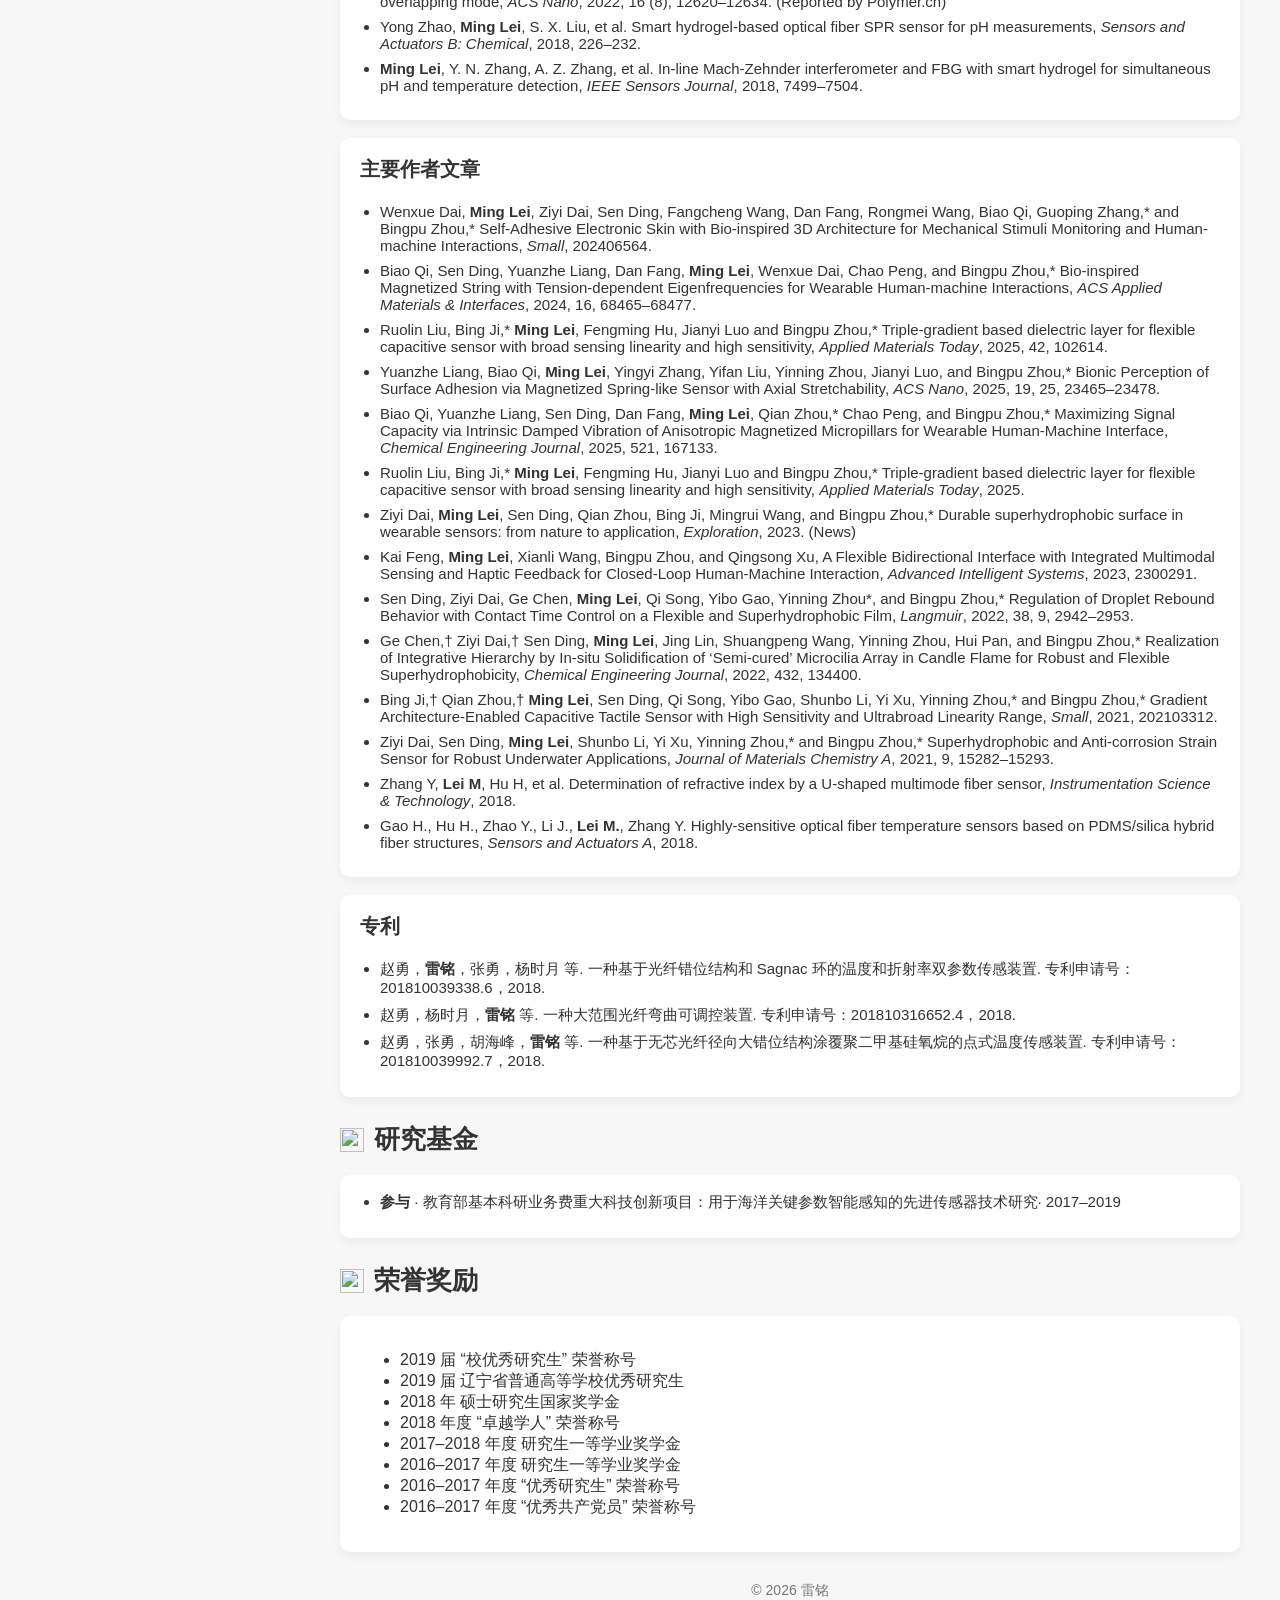
==== commit 68af60e7: "Update index.html" ====
--- a/index.html
+++ b/index.html
@@ -551,6 +551,11 @@
         <h3>一作及通讯作者文章</h3>
         <ul>
 
+
+          <li>Yifan Liu, Zheming Zhang, Xiao Xu, Fengming Hu, Ruolin Liu, Rongmei Wang,<strong>Ming Lei†*</strong> , Ziyi Dai,* and Bingpu Zhou,* 
+         Co-modulation of Overall Compressibility and Conductive Networks on Individual Sensing Unit for High-performance Flexible Tactile Sensors, , 
+          <em>Chemical Engineering Journal  </em>, 2026.</li>
+
           <li>Jiayi XU†, <strong>Ming Lei†*</strong>, Yuanzhe Liang, Biao Qi, Ziyi Dai, Yong Zhao,* and Bingpu Zhou,* 
           Gourd-Inspired Design of Unit Cell with Multiple Gradients for Physiological-Range Pressure Sensing, , 
           <em>Advanced Functional Materials </em>, 2025, e27243.</li>
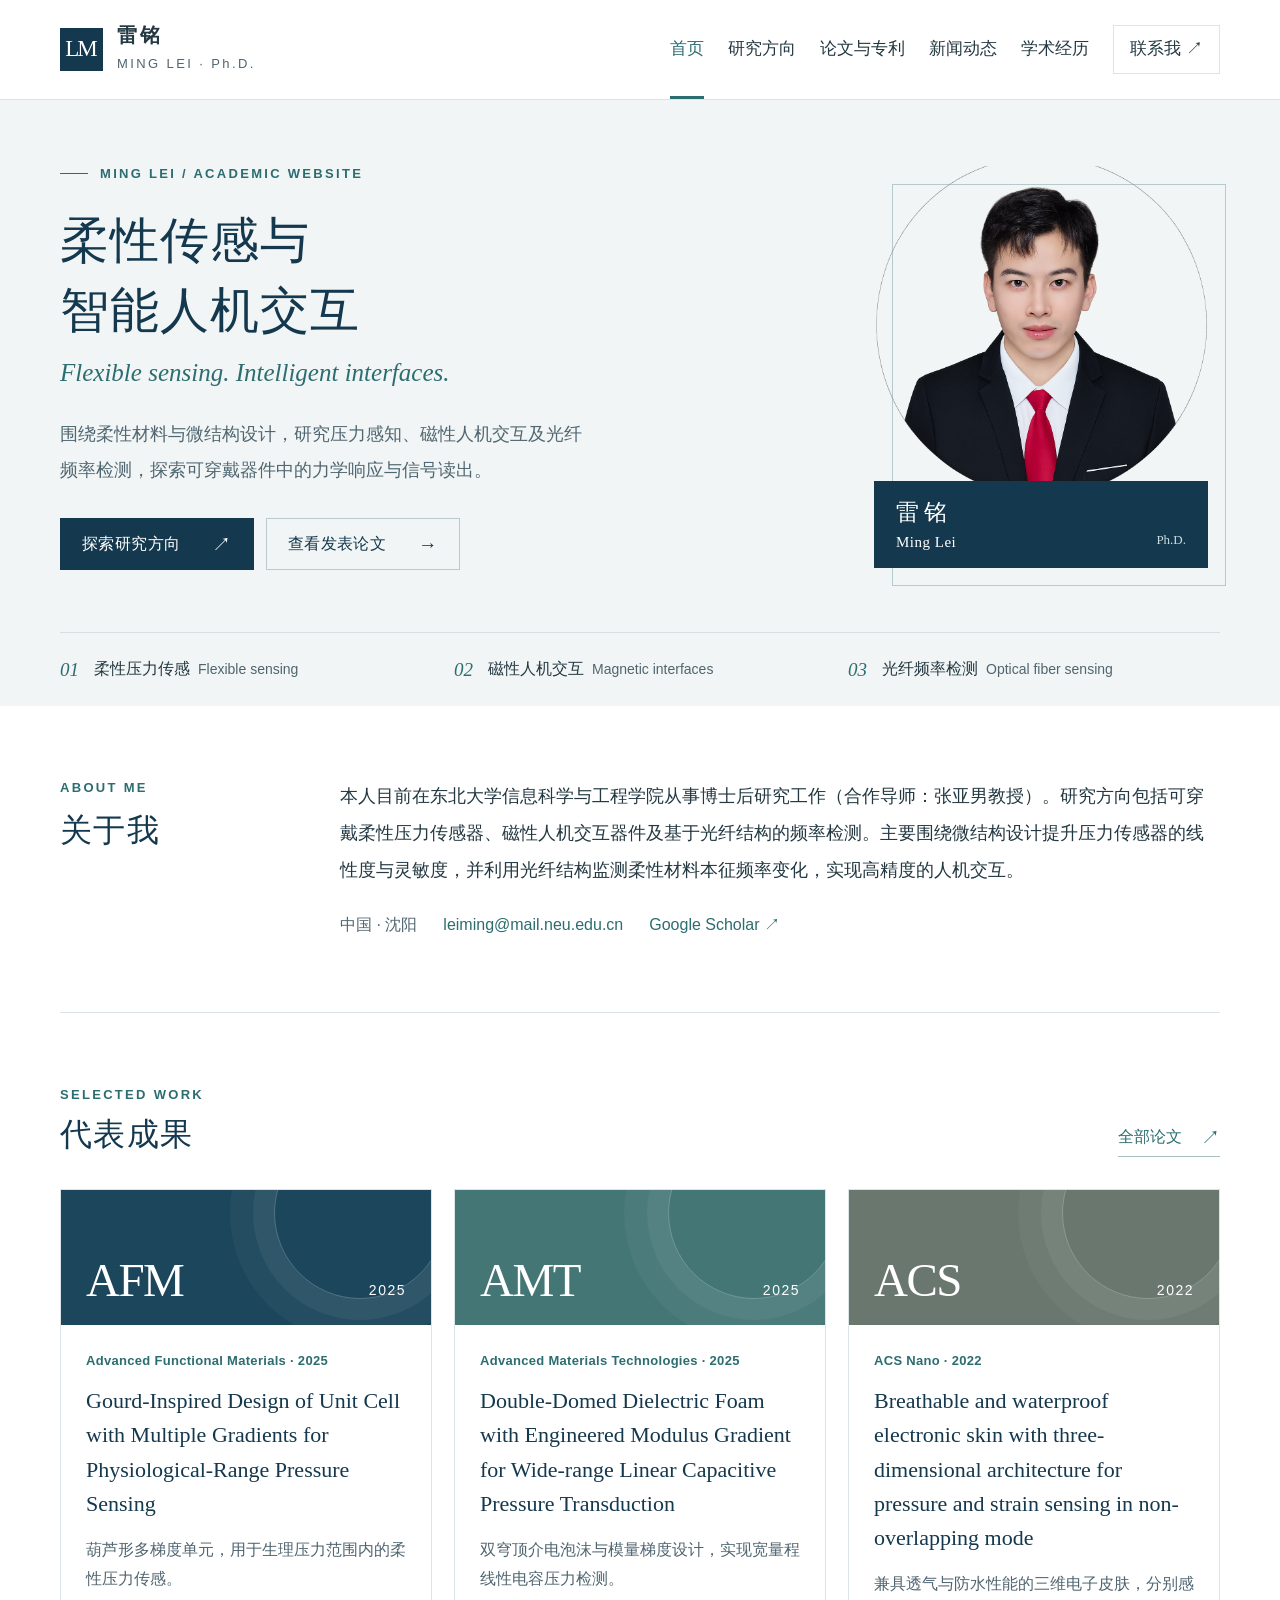
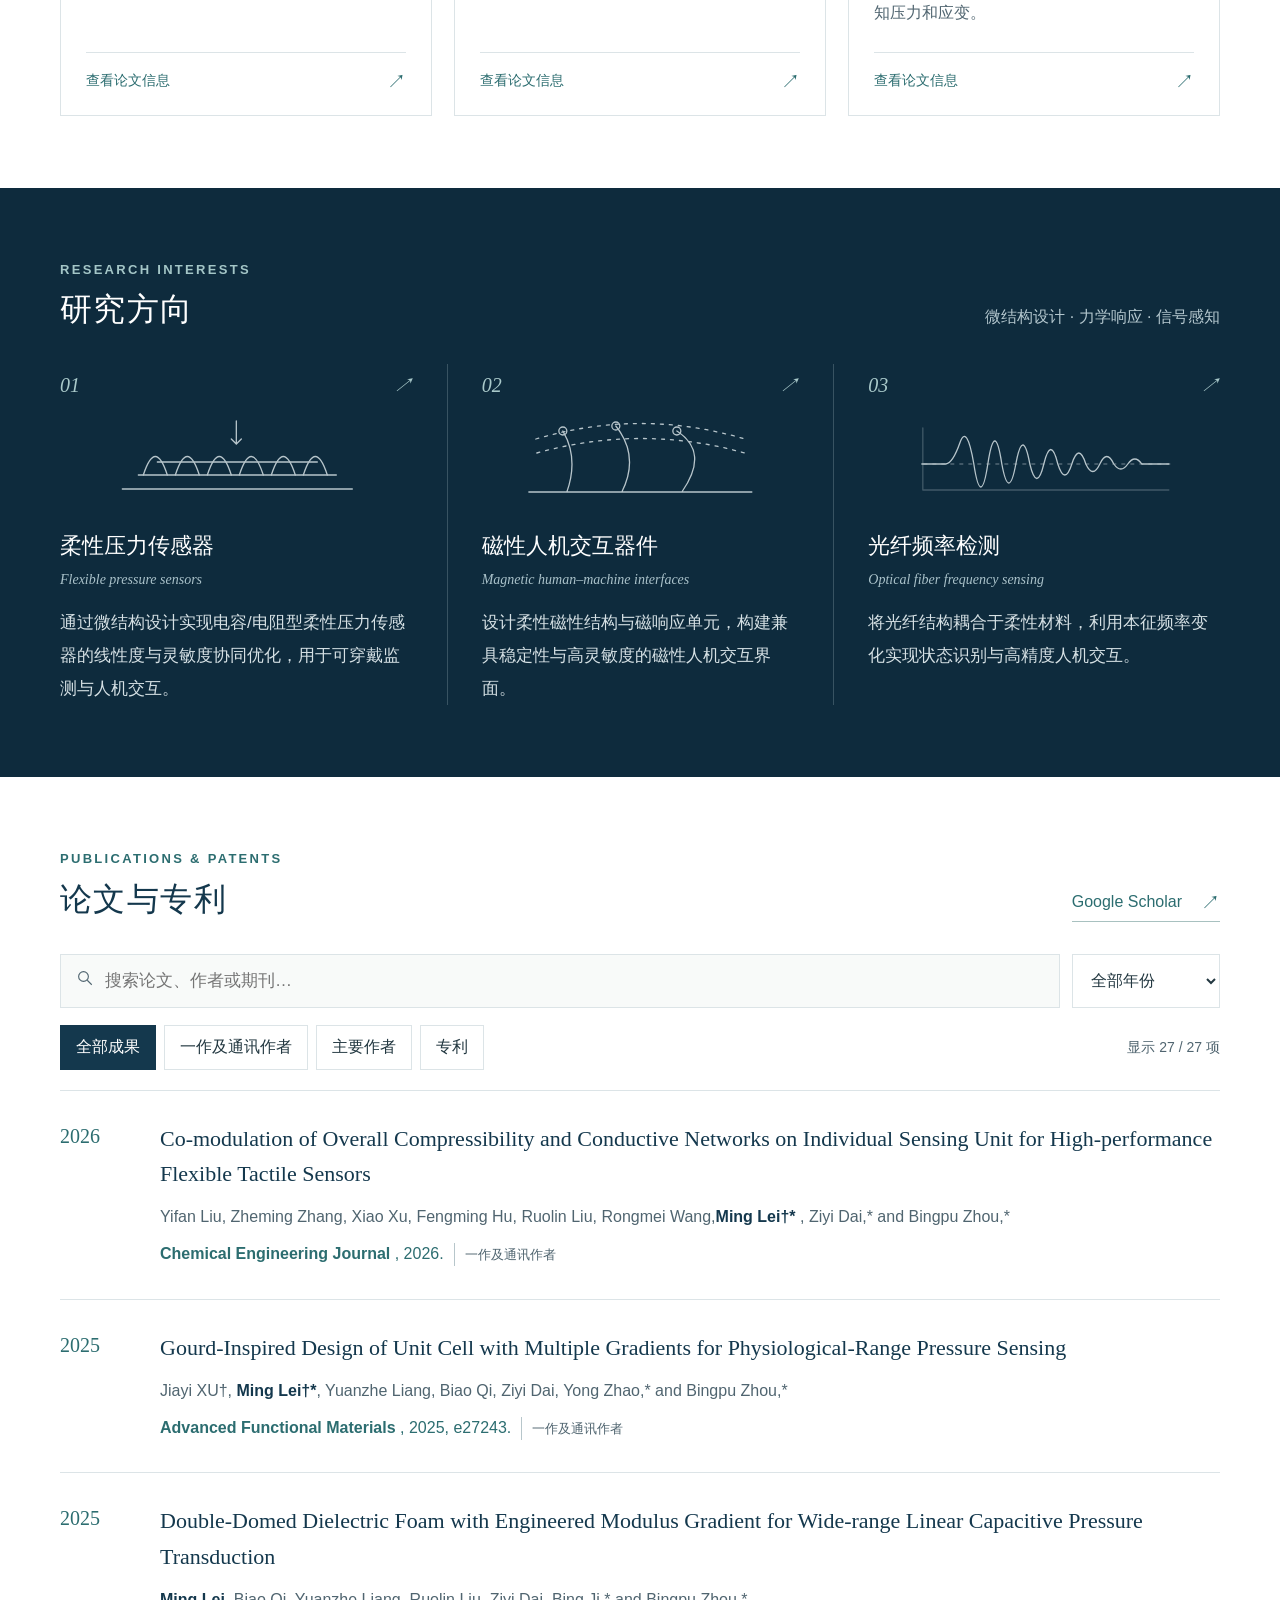
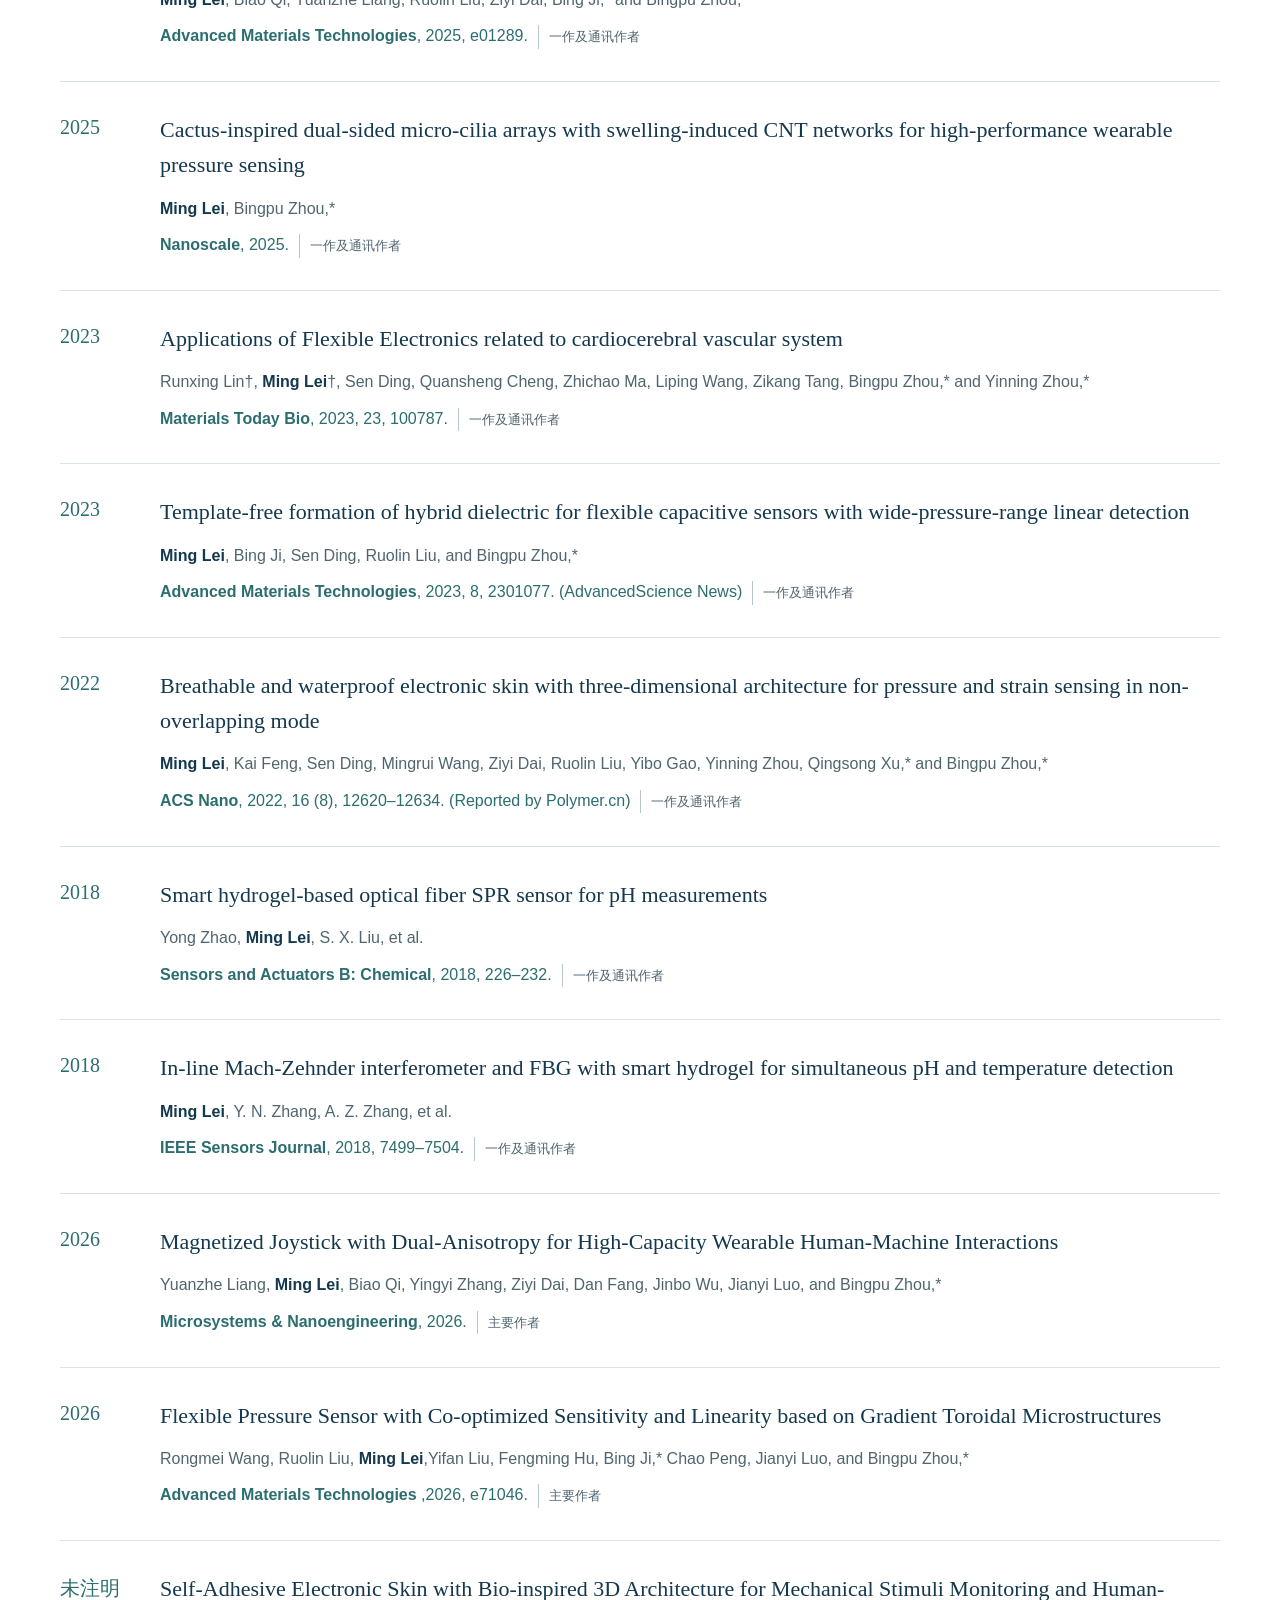
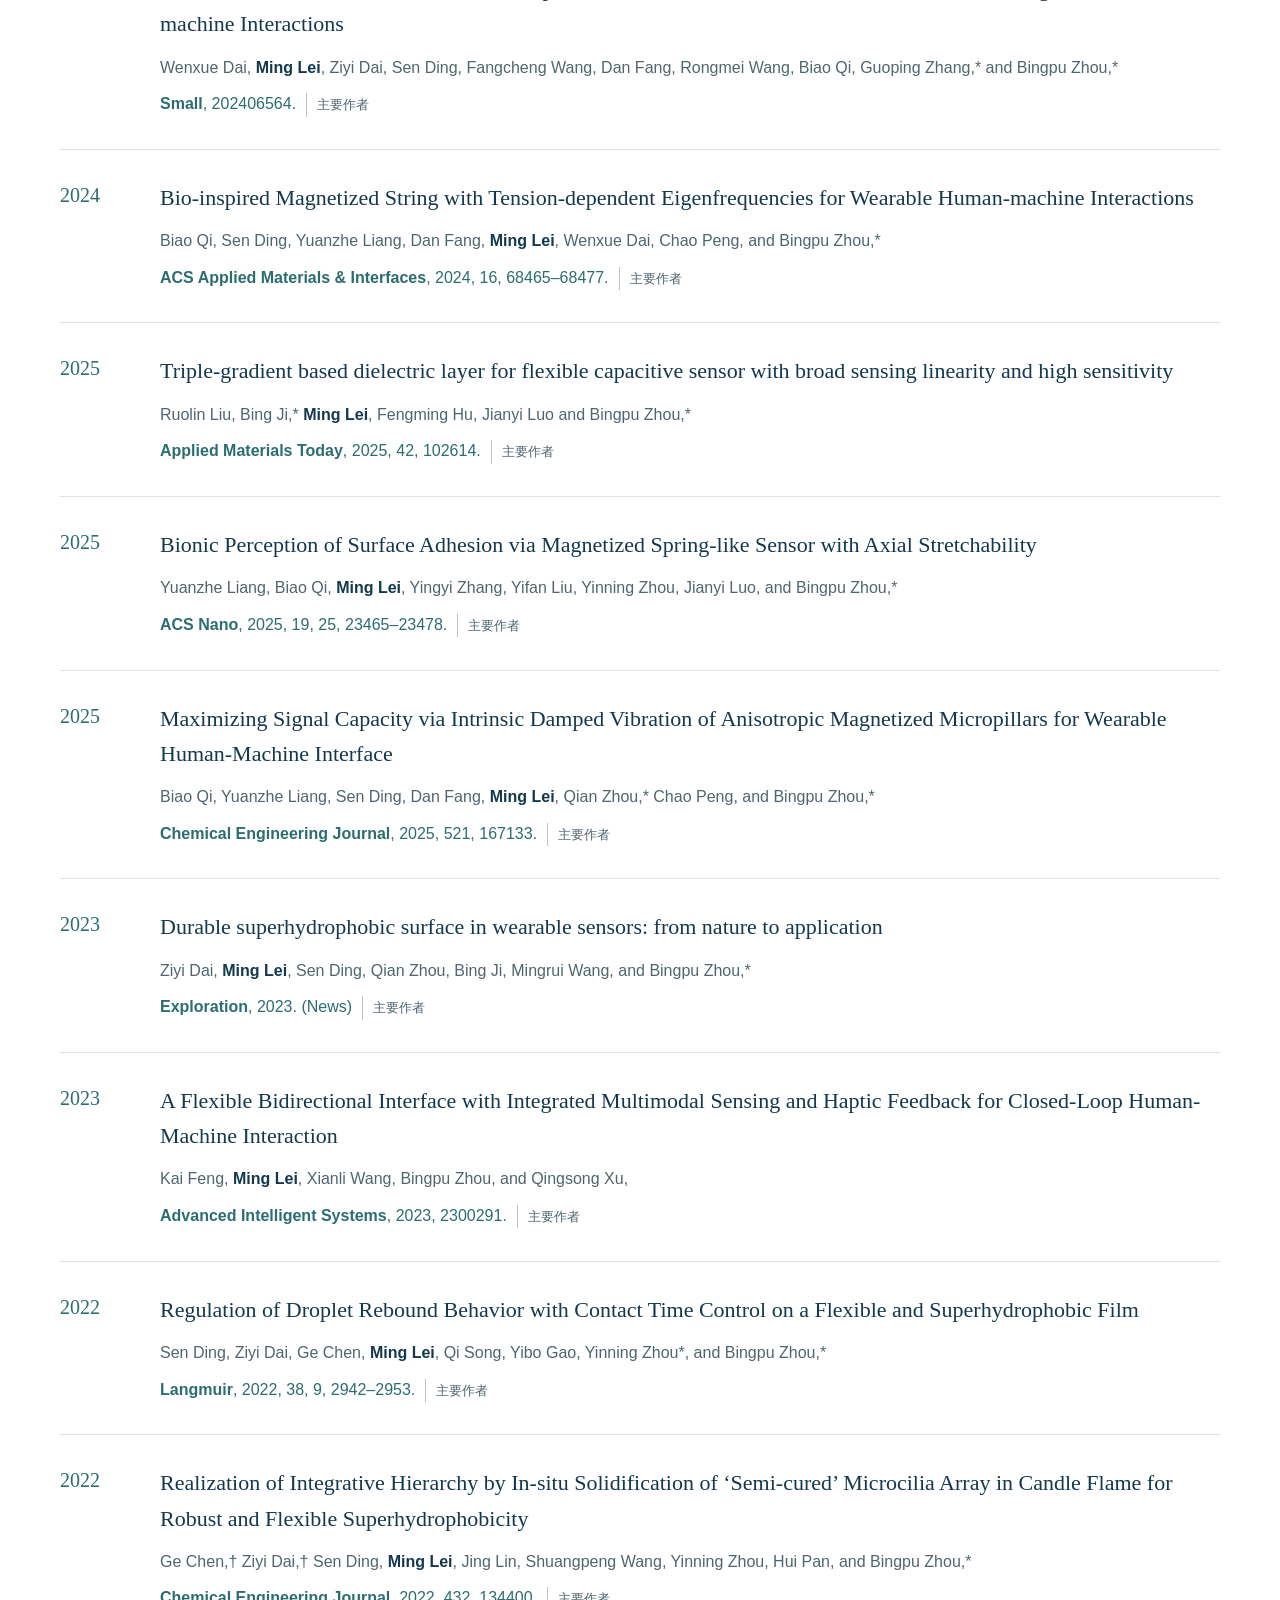
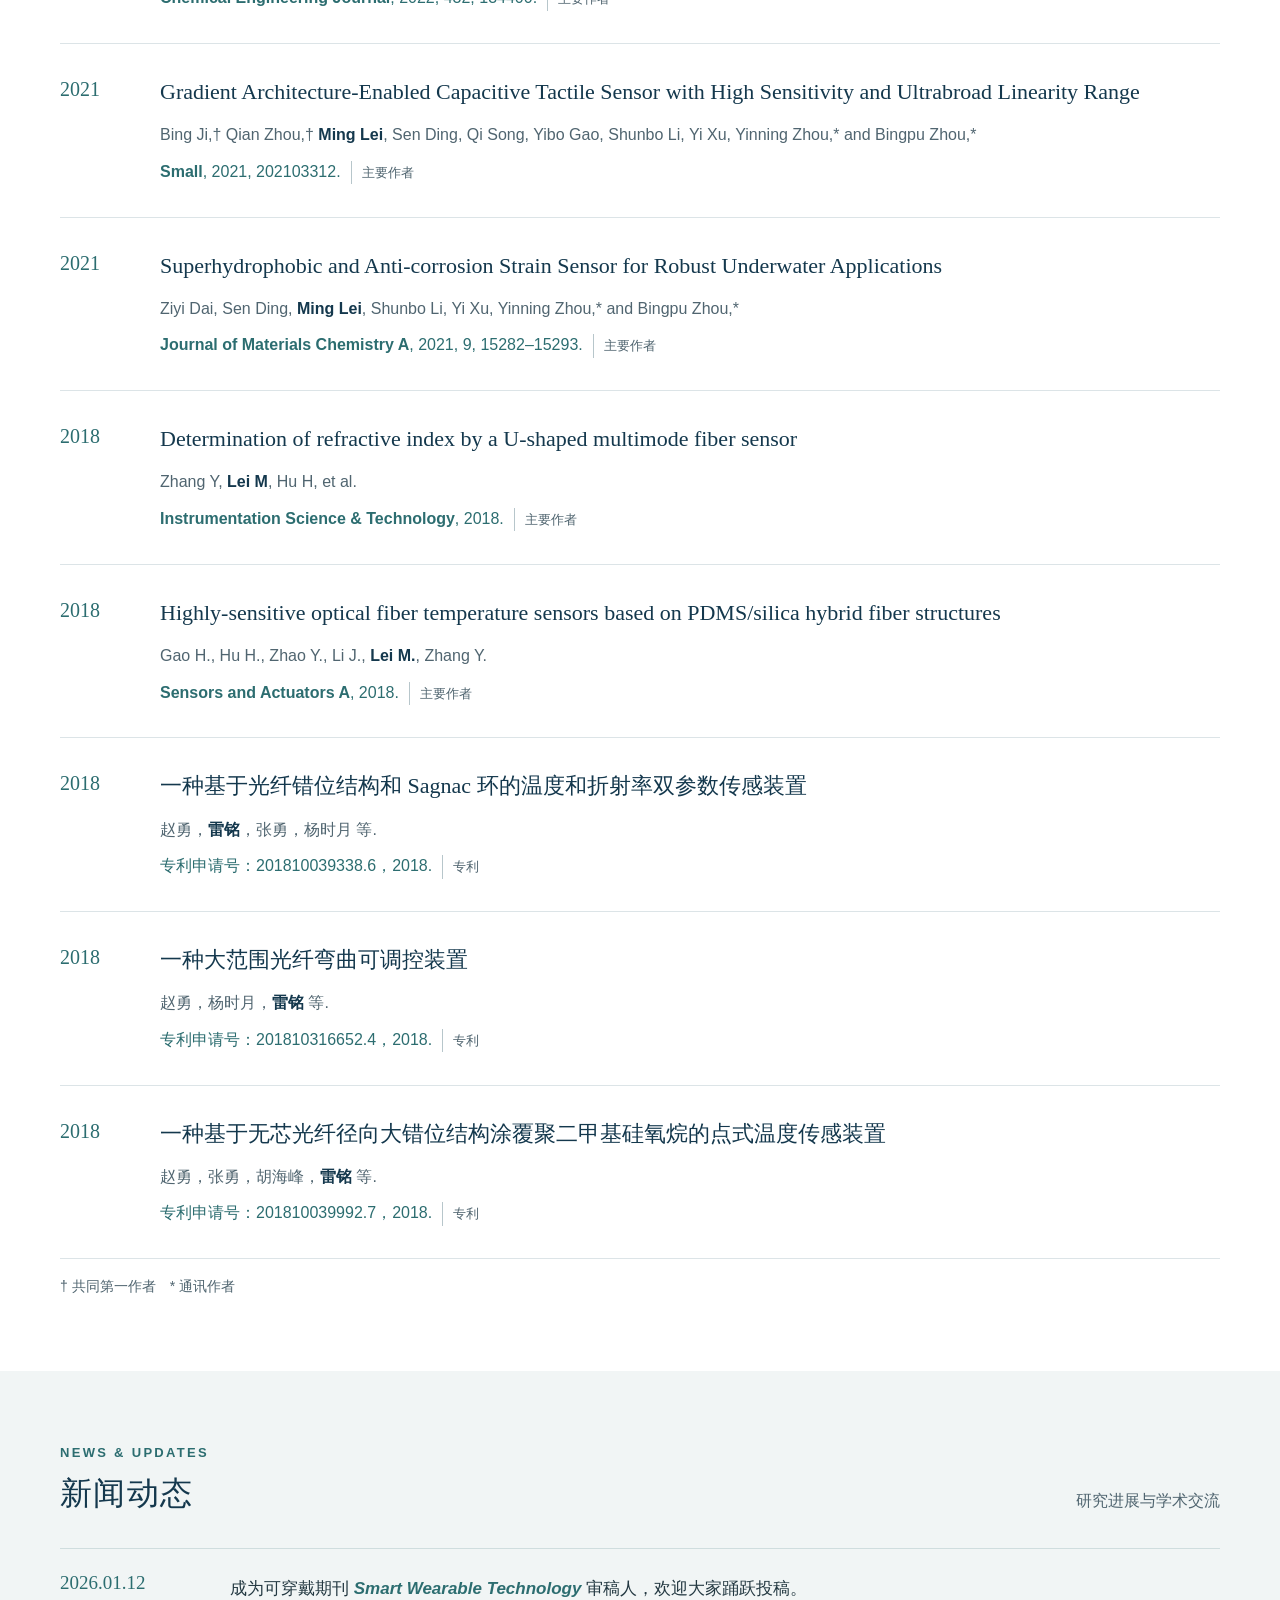
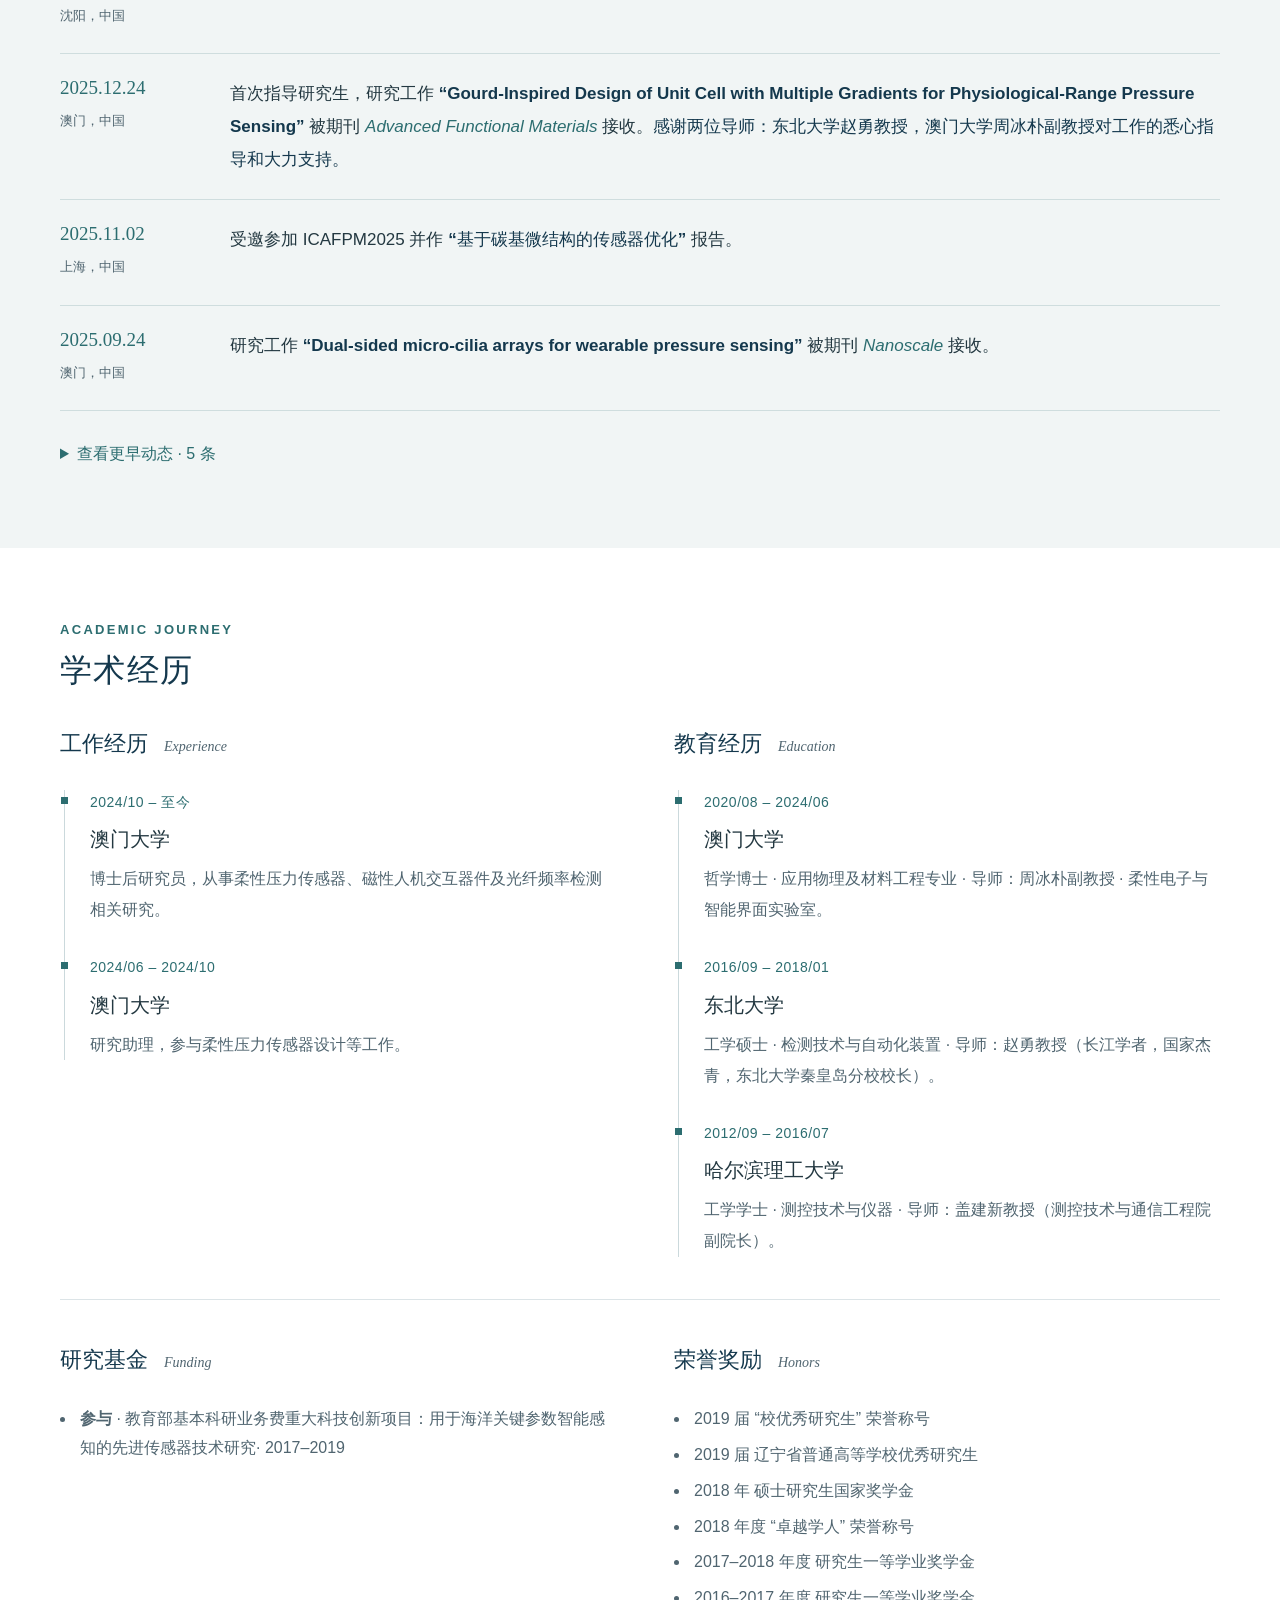
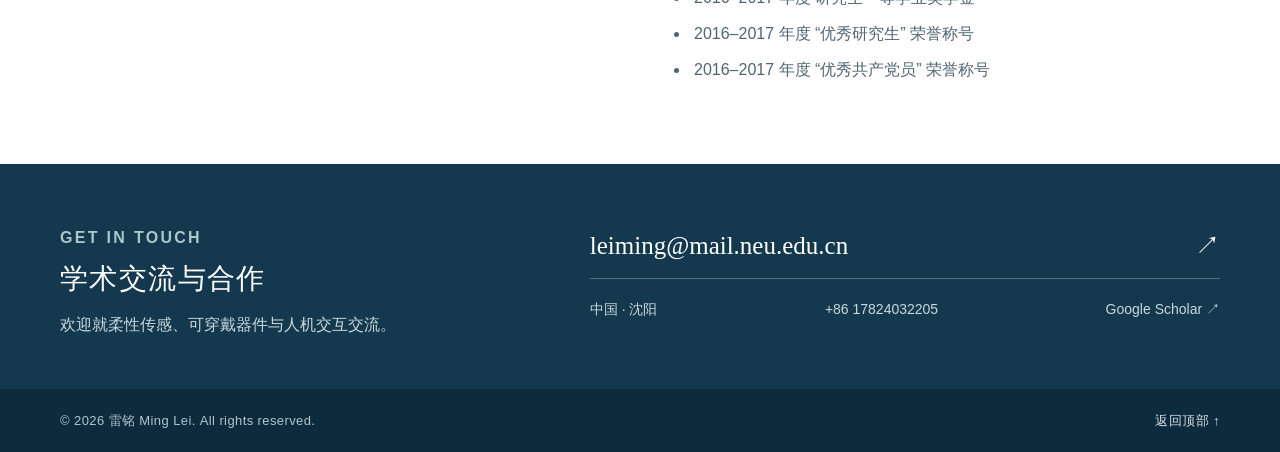
==== commit a6f52318: "Update index.html" ====
--- a/index.html
+++ b/index.html
@@ -1,716 +1,645 @@
 <!DOCTYPE html>
 <html lang="zh-CN">
 <head>
-<meta charset="UTF-8">
-<meta name="viewport" content="width=device-width, initial-scale=1.0">
-<title>雷铭 – 个人主页</title>
-
-<style>
-/* 全局样式 */
-body {
-  margin: 0;
-  font-family: -apple-system, BlinkMacSystemFont, "Segoe UI", Roboto, "Helvetica Neue", sans-serif;
-  background: #f7f7f7;
-  color: #333;
+  <meta charset="UTF-8">
+  <meta name="viewport" content="width=device-width, initial-scale=1.0">
+  <meta name="theme-color" content="#14384d">
+  <title>雷铭 Ming Lei | 柔性传感与智能人机交互</title>
+  <meta name="description" content="雷铭（Ming Lei）博士的学术主页：柔性压力传感器、磁性人机交互器件与光纤频率检测。了解研究方向、发表论文及学术经历。">
+  <link rel="canonical" href="https://leiming93.github.io/">
+  <meta property="og:type" content="website">
+  <meta property="og:title" content="雷铭 Ming Lei | 柔性传感与智能人机交互">
+  <meta property="og:description" content="研究方向、代表成果、发表论文与学术经历。">
+  <meta property="og:url" content="https://leiming93.github.io/">
+  <meta property="og:image" content="https://leiming93.github.io/personal-photo.png">
+  <meta property="og:image:alt" content="雷铭博士照片">
+  <meta property="og:locale" content="zh_CN">
+  <link rel="icon" href="personal-photo.png" type="image/png">
+  <style>
+/* Static academic homepage. No external fonts or UI dependencies. */
+/* Readability: 17–18px body, 16px bibliography details, 22px paper titles. */
+:root {
+  --navy: #14384d;
+  --navy-deep: #0e2b3d;
+  --teal: #2c6d70;
+  --ink: #233841;
+  --muted: #506570;
+  --line: #dce4e7;
+  --paper: #ffffff;
+  --wash: #f1f5f5;
+  --serif: Georgia, "Times New Roman", "Noto Serif CJK SC", "Songti SC", serif;
+  --sans: -apple-system, BlinkMacSystemFont, "Segoe UI", "PingFang SC", "Microsoft YaHei", sans-serif;
+}
+* { box-sizing: border-box; }
+html { scroll-behavior: smooth; scroll-padding-top: 112px; }
+body { margin: 0; font-family: var(--sans); color: var(--ink); background: var(--paper); font-size: 18px; line-height: 1.8; -webkit-font-smoothing: antialiased; }
+body.menu-open { overflow: hidden; }
+button, input, select { font: inherit; }
+button, summary, select { cursor: pointer; }
+a { color: inherit; text-decoration: none; }
+img, svg { display: block; max-width: 100%; }
+button { color: inherit; }
+button:disabled { cursor: default; }
+button, input, select { border-radius: 0; }
+:focus-visible { outline: 3px solid #39888b; outline-offset: 5px; }
+::selection { color: var(--navy-deep); background: #d1e6e4; }
+[hidden] { display: none !important; }
+.wrap { width: min(1160px, calc(100% - 96px)); margin-inline: auto; }
+.skip-link { position: fixed; z-index: 50; top: 10px; left: 16px; padding: 10px 18px; background: white; transform: translateY(-160%); }
+.skip-link:focus { transform: translateY(0); }
+.site-header { position: sticky; top: 0; z-index: 20; background: rgb(255 255 255 / 97%); border-bottom: 1px solid var(--line); }
+.header-inner { min-height: 94px; display: flex; justify-content: space-between; align-items: center; gap: 30px; }
+.brand { display: flex; align-items: center; gap: 14px; flex-shrink: 0; }
+.brand-monogram { display: grid; place-items: center; width: 43px; height: 43px; background: var(--navy); color: white; font: 23px var(--serif); letter-spacing: -2px; padding-right: 2px; }
+.brand-name { display: block; font-size: 20px; line-height: 1.25; letter-spacing: 3px; font-weight: 650; }
+.brand-en { display: block; font-size: 13px; letter-spacing: 2.4px; margin-top: 4px; color: var(--muted); }
+.site-nav { display: flex; align-items: center; gap: 24px; }
+.site-nav a { font-size: 17px; padding-block: 34px 31px; border-bottom: 3px solid transparent; transition: color .2s, border-color .2s; white-space: nowrap; }
+.site-nav a:hover, .site-nav a[aria-current="location"] { color: var(--teal); border-color: var(--teal); }
+.site-nav .nav-contact { border: 1px solid var(--line); padding: 8px 16px; }
+.site-nav .nav-contact:hover { border-color: var(--teal); }
+.menu-toggle { display: none; border: 1px solid var(--line); background: white; padding: 8px 12px; align-items: center; gap: 10px; min-height: 44px; }
+.menu-icon, .menu-icon::before, .menu-icon::after { display: block; width: 16px; height: 1px; background: var(--navy); }
+.menu-icon { position: relative; }
+.menu-icon::before, .menu-icon::after { content: ''; position: absolute; left: 0; }
+.menu-icon::before { top: -5px; }
+.menu-icon::after { top: 5px; }
+.hero { background: var(--wash); overflow: hidden; }
+.hero-grid { display: grid; grid-template-columns: 1fr 346px; align-items: center; gap: 74px; padding-block: 64px 62px; }
+.eyebrow { color: var(--teal); font-size: 13px; letter-spacing: 2.3px; text-transform: uppercase; font-weight: 650; margin: 0 0 23px; line-height: 1.5; }
+.hero .eyebrow { display: flex; align-items: center; gap: 12px; }
+.hero .eyebrow::before { content: ''; height: 1px; width: 28px; background: var(--teal); }
+.hero h1 { color: var(--navy); font-size: clamp(34px, 3.8vw, 51px); line-height: 1.43; letter-spacing: 1px; font-weight: 550; margin: 0 0 10px; }
+.hero-english { font: italic 25px/1.45 var(--serif); color: var(--teal); margin: 0 0 26px; }
+.hero-description { font-size: 18px; line-height: 1.95; max-width: 530px; color: #506671; margin: 0; }
+.hero-actions { display: flex; flex-wrap: wrap; gap: 12px; margin-top: 30px; }
+.button { display: inline-flex; align-items: center; justify-content: space-between; gap: 32px; min-height: 46px; padding: 11px 21px; font-size: 16px; letter-spacing: .4px; border: 1px solid var(--navy); background: var(--navy); color: white; transition: background .2s, transform .2s; }
+.button:hover { background: var(--teal); border-color: var(--teal); transform: translateY(-2px); }
+.button-outline { background: transparent; color: var(--navy); border-color: #bacacd; }
+.button-outline:hover { color: white; }
+.arrow { font-size: 19px; line-height: 1; font-family: var(--sans); font-weight: 400; }
+.hero-portrait { position: relative; margin: 0 12px 0 0; }
+.hero-portrait::before { content: ''; position: absolute; inset: 18px -18px -18px 18px; border: 1px solid #b6cacc; }
+.hero-portrait img { position: relative; width: 100%; height: auto; aspect-ratio: 1.06; object-fit: cover; }
+.hero-portrait figcaption { position: relative; background: var(--navy); color: white; display: flex; justify-content: space-between; align-items: end; padding: 17px 22px; }
+.portrait-name { font-size: 23px; line-height: 1.3; letter-spacing: 5px; }
+.portrait-en { font: 15px var(--serif); letter-spacing: .5px; margin-top: 6px; }
+.portrait-degree { font: 13px var(--serif); color: #cadcde; padding-bottom: 3px; }
+.research-strip { border-top: 1px solid #d6e0e2; display: grid; grid-template-columns: repeat(3, 1fr); padding-block: 22px; gap: 22px; }
+.research-strip a { display: flex; align-items: center; gap: 15px; font-size: 16px; }
+.research-strip a:hover { color: var(--teal); }
+.strip-number { color: var(--teal); font: italic 19px var(--serif); }
+.strip-en { color: var(--muted); font-size: 14px; margin-left: 8px; }
+.section { padding-block: 72px; }
+.section-heading { display: flex; align-items: end; justify-content: space-between; gap: 25px; margin-bottom: 32px; }
+.section-heading .eyebrow { margin-bottom: 8px; }
+h2 { margin: 0; font-size: 32px; font-weight: 550; color: var(--navy); letter-spacing: 1.4px; line-height: 1.4; }
+.text-link { display: inline-flex; align-items: center; gap: 19px; color: var(--teal); font-size: 16px; padding-bottom: 4px; border-bottom: 1px solid #a8c1c0; }
+.text-link:hover { border-color: var(--navy); color: var(--navy); }
+.section-note { color: var(--muted); margin: 0; font-size: 16px; }
+.about { border-bottom: 1px solid var(--line); }
+.about-grid { display: grid; grid-template-columns: 220px 1fr; gap: 60px; }
+.about-grid .eyebrow { margin-bottom: 10px; }
+.about-copy p { margin: 0; line-height: 2.05; }
+.about-meta { display: flex; flex-wrap: wrap; gap: 12px 26px; margin-top: 22px; color: var(--muted); font-size: 16px; }
+.about-meta a { color: var(--teal); }
+.about-meta a:hover { text-decoration: underline; }
+.highlights-grid { display: grid; grid-template-columns: repeat(3, 1fr); gap: 22px; }
+.highlight { min-width: 0; display: flex; flex-direction: column; border: 1px solid var(--line); background: white; transition: transform .2s, border-color .2s; }
+.highlight:hover { transform: translateY(-4px); border-color: #7a9eaa; }
+.highlight-cover { position: relative; min-height: 135px; padding: 22px 25px; display: flex; justify-content: space-between; align-items: end; color: white; overflow: hidden; }
+.highlight-cover::after { content: ''; position: absolute; width: 170px; height: 170px; right: -15px; top: -63px; border: 1px solid rgb(255 255 255 / 24%); border-radius: 50%; box-shadow: 0 0 0 21px rgb(255 255 255 / 5%), 0 0 0 44px rgb(255 255 255 / 4%); }
+.cover-afm { background: #1c465c; }
+.cover-amt { background: #447676; }
+.cover-acs { background: #69776e; }
+.journal-initials { font: 47px/.95 var(--serif); letter-spacing: -1.5px; z-index: 1; }
+.cover-year { font-size: 14px; letter-spacing: 1.5px; z-index: 1; }
+.highlight-body { padding: 24px 25px 21px; display: flex; flex-direction: column; flex: 1; }
+.journal-name { font-size: 13px; letter-spacing: .3px; color: var(--teal); margin: 0 0 12px; font-weight: 600; }
+.highlight h3 { font-family: var(--serif); font-size: 22px; font-weight: 400; line-height: 1.55; color: var(--navy); margin: 0 0 15px; }
+.highlight-caption { color: var(--muted); font-size: 16px; margin: 0 0 25px; line-height: 1.8; }
+.highlight-foot { margin-top: auto; padding-top: 15px; border-top: 1px solid var(--line); display: flex; justify-content: space-between; align-items: center; color: var(--teal); font-size: 14px; }
+.research-section { background: var(--navy-deep); color: #d5e0e4; }
+.research-section h2 { color: white; }
+.research-section .eyebrow { color: #a4c6c7; }
+.research-section .section-note { color: #b4c7ce; }
+.research-grid { display: grid; grid-template-columns: repeat(3, minmax(0, 1fr)); }
+.research-card { padding: 8px 34px 0; border-left: 1px solid #385362; }
+.research-card:first-child { border-left: none; padding-left: 0; }
+.research-card:last-child { padding-right: 0; }
+.research-index { display: flex; justify-content: space-between; align-items: center; color: #a9c9ca; font: italic 20px var(--serif); }
+.research-visual { width: 100%; height: 95px; margin-block: 15px 20px; opacity: .85; }
+.research-card h3 { color: white; font-weight: 500; font-size: 22px; margin: 0 0 10px; line-height: 1.5; }
+.research-en { color: #aac2ca; font: italic 14px var(--serif); margin: 0 0 18px; }
+.research-card p:last-child { font-size: 17px; line-height: 1.95; margin: 0; }
+.publications-toolbar { display: none; }
+.js .publications-toolbar { display: block; }
+.publication-controls { display: flex; gap: 12px; margin-bottom: 17px; }
+.search-field { position: relative; flex: 1; min-width: 0; }
+.search-field svg { position: absolute; left: 16px; top: 15px; color: var(--muted); width: 18px; height: 18px; pointer-events: none; }
+.search-field input { width: 100%; min-height: 48px; padding: 11px 16px 11px 44px; border: 1px solid var(--line); background: #f8faf9; color: var(--ink); font-size: 17px; }
+.year-select { min-width: 135px; padding: 10px 32px 10px 14px; border: 1px solid var(--line); background: white; color: var(--ink); font-size: 16px; }
+.filter-row { display: flex; gap: 8px; flex-wrap: wrap; align-items: center; padding-bottom: 20px; border-bottom: 1px solid var(--line); }
+.filter-button { font-size: 16px; border: 1px solid var(--line); background: white; padding: 7px 15px; min-height: 40px; }
+.filter-button[aria-pressed="true"] { background: var(--navy); color: white; border-color: var(--navy); }
+.filter-button:hover { border-color: var(--teal); }
+.result-count { margin-left: auto; font-size: 14px; color: var(--muted); }
+.paper-list { list-style: none; margin: 0; padding: 0; counter-reset: papers; }
+.paper { display: grid; grid-template-columns: 72px minmax(0, 1fr); gap: 28px; padding: 30px 0; border-bottom: 1px solid var(--line); }
+.paper-year { color: var(--teal); font: 20px var(--serif); padding-top: 4px; }
+.paper h3 { margin: 0 0 11px; font-family: var(--serif); font-size: 22px; line-height: 1.6; color: var(--navy); font-weight: 500; }
+.paper-authors { color: var(--muted); font-size: 16px; margin: 0 0 8px; line-height: 1.85; }
+.paper-authors strong { color: var(--navy); font-weight: 650; }
+.paper-source { font-size: 16px; margin: 0; color: var(--teal); }
+.paper-source em { font-style: normal; font-weight: 650; }
+.paper-group { color: var(--muted); font-size: 13px; display: inline-block; border-left: 1px solid #b7c6cb; padding-left: 10px; margin-left: 10px; }
+.paper:target { background: #f0f6f4; box-shadow: -12px 0 #f0f6f4, 12px 0 #f0f6f4; }
+.empty-state { padding: 45px 20px; text-align: center; color: var(--muted); background: var(--wash); margin-top: 20px; }
+.reset-button { color: var(--teal); border: 0; border-bottom: 1px solid var(--teal); background: transparent; padding: 4px 0; }
+.publication-note { font-size: 14px; color: var(--muted); margin: 15px 0 0; }
+.news-section { background: var(--wash); }
+.news-list { border-top: 1px solid #cfddde; }
+.news-item { display: grid; grid-template-columns: 142px 1fr; gap: 28px; border-bottom: 1px solid #cfddde; padding: 23px 0; }
+.news-date { font: 19px var(--serif); color: var(--teal); display: block; margin-bottom: 4px; }
+.news-location { font-size: 13px; color: var(--muted); }
+.news-text { font-size: 17px; line-height: 1.95; }
+.news-text strong { font-weight: 550; color: var(--navy); }
+.news-text em { color: var(--teal); }
+.news-archive { margin-top: 22px; }
+.news-archive > summary { font-size: 16px; color: var(--teal); width: fit-content; padding-block: 7px; }
+.news-archive .news-list { margin-top: 14px; }
+.experience-grid { display: grid; grid-template-columns: 1fr 1fr; gap: 68px; }
+.experience-heading { color: var(--navy); font-size: 22px; font-weight: 550; margin: 0 0 26px; display: flex; gap: 16px; align-items: baseline; }
+.experience-heading span { font: italic 14px var(--serif); color: var(--muted); }
+.timeline { border-left: 1px solid #cbd9dc; margin-left: 4px; }
+.timeline-item { position: relative; padding: 0 0 30px 25px; }
+.timeline-item:last-child { padding-bottom: 0; }
+.timeline-item::before { content: ''; position: absolute; top: 7px; left: -4px; width: 7px; height: 7px; background: var(--teal); }
+.timeline-date { font-size: 14px; color: var(--teal); margin: 0 0 6px; letter-spacing: .5px; }
+.timeline-title { font-size: 20px; margin: 0 0 6px; font-weight: 550; }
+.timeline-text { font-size: 16px; color: var(--muted); line-height: 1.95; margin: 0; }
+.supporting-grid { display: grid; grid-template-columns: 1fr 1fr; gap: 68px; padding-top: 40px; margin-top: 42px; border-top: 1px solid var(--line); }
+.supporting-grid ul { margin: 0; padding-left: 16px; color: var(--muted); font-size: 16px; }
+.supporting-grid li { margin-bottom: 7px; padding-left: 4px; }
+.contact-section { background: var(--navy); color: #c8d8df; padding-block: 49px; }
+.contact-grid { display: grid; grid-template-columns: 1fr 1.3fr; gap: 45px; align-items: center; }
+.contact-section .eyebrow { color: #aac8c9; margin-bottom: 9px; }
+.contact-section h2 { color: white; font-size: 28px; margin: 0; }
+.contact-section p { font-size: 16px; margin: 13px 0 0; }
+.contact-email { display: flex; justify-content: space-between; gap: 15px; align-items: center; color: white; font: 25px var(--serif); padding-bottom: 16px; border-bottom: 1px solid #527080; overflow-wrap: anywhere; }
+.contact-email:hover { color: #bbdfd8; }
+.contact-details { display: flex; justify-content: space-between; flex-wrap: wrap; gap: 12px; font-size: 14px; margin-top: 18px; }
+.contact-details a:hover { color: white; text-decoration: underline; }
+.site-footer { background: var(--navy-deep); color: #afc4cd; padding-block: 20px; font-size: 13px; letter-spacing: .4px; }
+.footer-inner { display: flex; justify-content: space-between; align-items: center; gap: 20px; }
+.site-footer a { color: #d6e3e7; }
+.site-footer a:hover { color: white; }
+.visually-hidden { position: absolute; width: 1px; height: 1px; padding: 0; margin: -1px; overflow: hidden; clip: rect(0, 0, 0, 0); white-space: nowrap; border: 0; }
+@media (min-width: 1450px) {
+  .hero-grid { padding-block: 76px 74px; }
+}
+@media (max-width: 1100px) {
+  .wrap { width: calc(100% - 64px); }
+  .site-nav { gap: 20px; }
+  .hero-grid { grid-template-columns: 1fr 290px; gap: 40px; }
+  .hero h1 { font-size: 40px; }
+  .hero-english { font-size: 21px; }
+  .strip-en { display: none; }
+  .about-grid { grid-template-columns: 180px 1fr; gap: 35px; }
+  .highlight-body { padding: 20px; }
+  .highlight h3 { font-size: 22px; }
+  .experience-grid, .supporting-grid { gap: 40px; }
+}
+@media (max-width: 960px) {
+  html { scroll-padding-top: 90px; }
+  .wrap { width: calc(100% - 44px); }
+  .header-inner { min-height: 76px; }
+  .brand-monogram { width: 38px; height: 38px; font-size: 20px; }
+  .brand-name { font-size: 18px; }
+  .brand-en { font-size: 13px; }
+  .site-nav { gap: 13px; flex-wrap: wrap; justify-content: flex-end; }
+  .site-nav a { padding-block: 9px; font-size: 16px; }
+  .js .menu-toggle { display: inline-flex; }
+  .js .site-nav { display: none; position: absolute; top: 76px; left: 0; right: 0; background: white; padding: 20px 24px 30px; max-height: calc(100dvh - 76px); overflow: auto; box-shadow: 0 16px 20px rgb(14 43 61 / 8%); }
+  .js .site-nav.is-open { display: flex; flex-direction: column; align-items: stretch; gap: 0; }
+  .js .site-nav a { padding: 14px 3px; border-bottom: 1px solid var(--line); font-size: 18px; }
+  .js .site-nav .nav-contact { border: 0; border-bottom: 1px solid var(--line); }
+  .hero-grid { grid-template-columns: 1fr 228px; gap: 30px; padding-block: 45px 50px; }
+  .hero h1 { font-size: 32px; }
+  .hero-english { font-size: 18px; }
+  .hero-description { font-size: 17px; }
+  .hero .eyebrow { font-size: 13px; letter-spacing: 1.1px; }
+  .hero-actions { gap: 10px; margin-top: 24px; }
+  .button { padding: 10px 15px; gap: 15px; font-size: 16px; }
+  .hero-portrait figcaption { padding: 14px 17px; }
+  .portrait-name { font-size: 21px; }
+  .portrait-en { font-size: 17px; }
+  .portrait-degree { font-size: 14px; }
+  .research-strip { gap: 12px; }
+  .research-strip a { gap: 10px; font-size: 16px; }
+  .section { padding-block: 52px; }
+  h2 { font-size: 28px; }
+  .about-grid { grid-template-columns: 140px 1fr; gap: 25px; }
+  .about-copy { font-size: 17px; }
+  .highlights-grid { grid-template-columns: 1fr; gap: 20px; }
+  .highlight { display: grid; grid-template-columns: 160px minmax(0, 1fr); }
+  .highlight-cover { min-height: 110px; padding: 20px 17px; }
+  .journal-initials { font-size: 37px; }
+  .highlight-body { padding: 18px 15px; }
+  .highlight h3 { font-size: 22px; }
+  .highlight-caption { font-size: 16px; }
+  .research-card { padding-inline: 22px; }
+  .research-card h3 { font-size: 22px; }
+  .research-en { font-size: 16px; }
+  .research-card p:last-child { font-size: 16px; }
+  .research-visual { height: 75px; }
+  .contact-email { font-size: 21px; }
+}
+@media (max-width: 600px) {
+  body { font-size: 17px; }
+  .hero-grid { grid-template-columns: 1fr; gap: 38px; padding-top: 36px; }
+  .hero .eyebrow { font-size: 13px; margin-bottom: 19px; }
+  .hero h1 { font-size: clamp(32px, 8.4vw, 43px); line-height: 1.45; }
+  .hero-english { font-size: 21px; margin-bottom: 22px; }
+  .hero-description { max-width: none; font-size: 17px; }
+  .hero-actions .button { min-height: 47px; padding-inline: 18px; font-size: 16px; gap: 23px; }
+  .hero-portrait { width: min(310px, calc(100% - 18px)); margin: 0 auto 0 0; }
+  .hero-portrait img { aspect-ratio: 1.2; }
+  .hero-portrait figcaption { padding: 14px 20px; }
+  .research-strip { padding-block: 19px; grid-template-columns: 1fr; gap: 12px; }
+  .research-strip a { font-size: 16px; }
+  .strip-number { font-size: 16px; }
+  .strip-en { display: inline; font-size: 13px; }
+  .section { padding-block: 44px; }
+  .section-heading { align-items: start; flex-wrap: wrap; gap: 14px; margin-bottom: 24px; }
+  .section-heading .text-link { margin-top: 0; align-self: end; font-size: 14px; gap: 8px; white-space: nowrap; }
+  .section-heading .section-note { display: none; }
+  .eyebrow { font-size: 13px; letter-spacing: 1.8px; }
+  h2 { font-size: 28px; }
+  .about-grid { grid-template-columns: 1fr; gap: 22px; }
+  .about-copy { font-size: 17px; }
+  .about-meta { font-size: 14px; gap: 9px 18px; }
+  .highlights-grid { grid-template-columns: 1fr; gap: 20px; }
+  .highlight { display: flex; }
+  .highlight-cover { min-height: 110px; padding: 23px; }
+  .journal-initials { font-size: 43px; }
+  .highlight-body { padding: 22px; }
+  .highlight h3 { font-size: 22px; }
+  .highlight-caption { font-size: 16px; margin-bottom: 21px; }
+  .research-grid { grid-template-columns: 1fr; }
+  .research-card, .research-card:first-child, .research-card:last-child { padding: 26px 0; border-left: none; border-bottom: 1px solid #385362; }
+  .research-card:first-child { padding-top: 5px; }
+  .research-card:last-child { padding-bottom: 0; border-bottom: none; }
+  .research-card h3 { font-size: 22px; }
+  .research-en { font-size: 17px; }
+  .research-card p:last-child { font-size: 17px; }
+  .research-visual { height: 90px; margin-block: 5px 12px; }
+  .publication-controls { display: grid; grid-template-columns: minmax(0, 1fr); gap: 10px; }
+  .search-field input { font-size: 16px; padding-left: 37px; padding-right: 8px; }
+  .search-field svg { left: 12px; }
+  .year-select { min-width: 0; width: 100%; min-height: 48px; padding-inline: 12px; }
+  .filter-button { font-size: 16px; padding-inline: 12px; }
+  .result-count { margin-left: 0; width: 100%; padding-top: 6px; }
+  .paper { grid-template-columns: 1fr; gap: 10px; padding-block: 28px; }
+  .paper-year { font-size: 16px; }
+  .paper h3 { font-size: 22px; overflow-wrap: anywhere; }
+  .paper-authors, .paper-source { font-size: 16px; }
+  .paper-group { display: block; border: none; padding-left: 0; margin: 7px 0 0; }
+  .news-item { grid-template-columns: 1fr; gap: 9px; padding-block: 22px; }
+  .news-item > div:first-child { display: flex; align-items: center; justify-content: space-between; }
+  .news-date { margin-bottom: 0; font-size: 18px; }
+  .news-text { font-size: 17px; }
+  .experience-grid, .supporting-grid { grid-template-columns: 1fr; gap: 32px; }
+  .supporting-grid { margin-top: 32px; padding-top: 32px; }
+  .experience-heading { margin-bottom: 22px; }
+  .timeline-text, .supporting-grid ul { font-size: 17px; }
+  .contact-section { padding-block: 38px; }
+  .contact-grid { grid-template-columns: 1fr; gap: 27px; }
+  .contact-email { font-size: 22px; }
+  .contact-details { font-size: 14px; }
+  .footer-inner { align-items: start; font-size: 13px; gap: 18px; }
+}
+@media (prefers-reduced-motion: reduce) {
+  html { scroll-behavior: auto; }
+  *, *::before, *::after { transition-duration: .01ms !important; animation-duration: .01ms !important; }
+  .button:hover, .highlight:hover { transform: none; }
+}
+@media print {
+  .site-header { position: static; }
+  .site-nav, .menu-toggle, .hero-actions, .publications-toolbar, .highlight-foot, .skip-link { display: none !important; }
+  body { color: black; font-size: 11pt; }
+  .wrap { width: 100%; }
+  .section { padding-block: 24px; }
+  .paper, .timeline-item, .highlight { break-inside: avoid; }
+  .research-section, .contact-section, .site-footer { color: #233841; background: #edf2f2; }
+  .research-section h2, .research-card h3, .contact-section h2, .contact-email { color: #14384d; }
+  .research-section .eyebrow, .research-en, .research-section .section-note, .contact-section .eyebrow { color: #506671; }
 }
 
-/* 颜色变量 */
-:root {
-  --news-color: #003366;   /* 新闻 深蓝 */
-  --work-color: #0a9396;   /* 工作 青绿 */
-  --edu-color:  #005f73;   /* 教育 青蓝 */
-}
-
-/* 顶部导航栏（白底、居中、置顶） */
-nav {
-  position: sticky;
-  top: 0;
-  z-index: 1000;
-  background: #ffffff;
-  border-bottom: 1px solid #e5e5e5;
-  padding: 10px 40px;
-  display: flex;
-  justify-content: center;
-  gap: 26px;
-}
-
-nav a {
-  font-size: 18px;   /* 导航字体变大 */
-  color: #444;
-  text-decoration: none;
-}
-
-nav a:hover {
-  color: #003366;
-}
-
-/* 两栏布局：左侧固定栏 + 右侧主内容 */
-.container {
-  display: grid;
-  grid-template-columns: 300px 1fr;
-}
-
-/* 左侧个人信息栏（滚动不动） */
-.sidebar {
-  position: sticky;
-  top: 70px; /* 给导航栏留高度 */
-  align-self: start;
-  height: calc(100vh - 70px);
-  padding: 30px 24px;
-  background: #ffffff;
-  box-shadow: 4px 0 14px rgba(0, 0, 0, 0.08);
-}
-
-.sidebar img {
-  width: 180px;
-  height: 180px;
-  border-radius: 50%;
-  object-fit: cover;
-  display: block;
-  margin: 0 0 20px 0; /* 靠左 */
-  box-shadow: 0 4px 12px rgba(0,0,0,0.15);
-}
-
-.sidebar-name {
-  font-size: 24px;
-  font-weight: 700;
-  margin-bottom: 14px;
-  text-align: left;   /* 靠左对齐 */
-}
-
-/* 左侧：图标+文字靠左对齐 */
-.sidebar-line {
-  display: flex;
-  align-items: center;
-  justify-content: flex-start; /* 靠左 */
-  gap: 10px;
-  margin: 10px 0;
-  font-size: 16px;
-  text-align: left;
-}
-
-.sidebar-line img {
-  width: 22px;
-  height: 22px;
-  flex-shrink: 0;
-  opacity: 0.9;
-}
-
-/* 右侧主内容 */
-.main {
-  padding: 30px 40px 40px;
-}
-
-/* 每个 section 的滚动偏移，避免被顶部导航挡住 */
-section {
-  scroll-margin-top: 80px;
-  margin-bottom: 10px;
-}
-
-/* 标题（带图标） */
-.section-title {
-  font-size: 26px;
-  font-weight: 700;
-  display: flex;
-  align-items: center;
-  gap: 10px;
-  margin: 25px 0 18px;
-}
-
-.section-title img {
-  width: 24px;
-  height: 24px;
-}
-
-/* 关于我简介块 */
-.about-text {
-  font-size: 17px;
-  line-height: 1.5;
-  background:#fff;
-  padding:18px 20px;
-  border-radius:10px;
-  box-shadow:0 4px 10px rgba(0,0,0,0.05);
-}
-
-/* 新闻 / 工作 / 教育：统一卡片结构 + 不同颜色 */
-.news-block,
-.work-block,
-.edu-block {
-  padding: 16px 18px;
-  background: #fff;
-  border-radius: 10px;
-  margin-bottom: 18px;
-  box-shadow: 0 4px 12px rgba(0,0,0,0.06);
-}
-
-/* 左边色条 */
-.news-block  { border-left: 6px solid var(--news-color); }
-.work-block  { border-left: 6px solid var(--work-color); }
-.edu-block   { border-left: 6px solid var(--edu-color); }
-
-.news-date,
-.work-date,
-.edu-date {
-  font-weight: 600;
-  font-size: 16px;
-  display: flex;
-  align-items: center;
-  gap: 6px;
-}
-
-/* 修复图标过大的问题 */
-.news-date img,
-.work-date img,
-.edu-date img {
-  width: 26px !important;
-  height: 26px !important;
-  flex-shrink: 0;
-}
-
-.news-loc,
-.work-loc,
-.edu-loc {
-  margin: 4px 0 8px;
-  font-weight: 500;
-  font-size: 15px;
-}
-
-.news-text,
-.work-text,
-.edu-text {
-  font-size: 16px;
-  line-height: 1.7;
-}
-
-/* 教育经历字体加大已包含在 edu-text 中 */
-
-/* 研究方向：三块卡片，左中右展示 */
-.research-grid {
-  display: grid;
-  grid-template-columns: repeat(3, minmax(0, 1fr));
-  gap: 16px;
-}
-
-.research-card {
-  background: #fff;
-  padding: 16px 18px;
-  border-radius: 10px;
-  box-shadow: 0 4px 10px rgba(0,0,0,0.05);
-}
-
-.research-card-title {
-  font-size: 18px;
-  font-weight: 600;
-  margin-bottom: 8px;
-}
-
-/* 发表文章及专利 / 研究基金 / 荣誉奖励：通用盒子样式 */
-.paper-box {
-  background:#fff;
-  padding:18px 20px;
-  margin-bottom:18px;
-  border-radius:10px;
-  box-shadow:0 4px 10px rgba(0,0,0,0.05);
-}
-
-.paper-box h3 {
-  margin-top:0;
-  font-size:20px;
-}
-
-.paper-box ul {
-  padding-left: 20px;
-  margin: 0;
-}
-
-.paper-box li {
-  margin-bottom:8px;
-  font-size:15px;
-}
-
-/* 荣誉奖励块复用 paper-box 风格 */
-.honor-box {
-  background:#fff;
-  padding:18px 20px;
-  border-radius:10px;
-  box-shadow:0 4px 10px rgba(0,0,0,0.05);
-}
-
-/* 页脚 */
-footer {
-  text-align:center;
-  margin:30px 0 15px;
-  color:#777;
-  font-size: 14px;
-}
-
-/* 简单响应式：屏幕窄时改为上下布局 */
-@media (max-width: 960px) {
-  .container {
-    grid-template-columns: 1fr;
-  }
-  .sidebar {
-    position: static;
-    height: auto;
-    box-shadow: 0 2px 10px rgba(0,0,0,0.08);
-  }
-  nav {
-    justify-content: flex-start;
-    overflow-x: auto;
-  }
-}
-</style>
+  </style>
 </head>
 <body>
-
-<!-- 顶部导航栏 -->
-<nav>
-  <a href="#about">关于我</a>
-  <a href="#news">新闻</a>
-  <a href="#work">工作经历</a>
-  <a href="#edu">教育经历</a>
-  <a href="#research">研究方向</a>
-  <a href="#papers">发表文章及专利</a>
-  <a href="#funds">研究基金</a>
-  <a href="#honors">荣誉奖励</a>
-</nav>
-
-<div class="container">
-
-  <!-- 左侧固定信息栏 -->
-  <aside class="sidebar">
-    <img src="personal-photo.png" alt="雷铭照片">
-
-    <div class="sidebar-name">    雷铭，博士</div>
-
-    <div class="sidebar-line">
-      <img src="https://cdn-icons-png.flaticon.com/512/535/535239.png" alt="">
-      <span>中国澳门</span>
+  <a class="skip-link" href="#main">跳转到主要内容</a>
+  <header class="site-header">
+    <div class="wrap header-inner">
+      <a class="brand" href="#home" aria-label="雷铭 Ming Lei，返回首页">
+        <span class="brand-monogram" aria-hidden="true">LM</span><span><span class="brand-name">雷铭</span><span class="brand-en" lang="en">MING LEI · Ph.D.</span></span>
+      </a>
+      <button class="menu-toggle" id="menu-toggle" type="button" aria-expanded="false" aria-controls="site-nav" aria-label="打开导航菜单"><span class="menu-icon" aria-hidden="true"></span><span>菜单</span></button>
+      <nav class="site-nav" id="site-nav" aria-label="主导航">
+        <a href="#home" aria-current="location">首页</a><a href="#research">研究方向</a><a href="#papers">论文与专利</a><a href="#news">新闻动态</a><a href="#experience">学术经历</a><a href="#contact" class="nav-contact">联系我 <span aria-hidden="true">↗</span></a>
+      </nav>
     </div>
-
-    <div class="sidebar-line">
-      <img src="https://cdn-icons-png.flaticon.com/512/732/732200.png" alt="">
-      <a href="mailto:leiming@um.edu.mo">leiming@um.edu.mo</a>
-    </div>
-
-    <div class="sidebar-line">
-      <img src="https://cdn-icons-png.flaticon.com/512/724/724664.png" alt="">
-      <span>+86 17824032205</span>
-    </div>
-
-    <div class="sidebar-line">
-      <img src="https://cdn-icons-png.flaticon.com/512/300/300221.png" alt="">
-      <a href="https://scholar.google.com.hk/citations?user=L6gSsJYAAAAJ&hl=zh-CN" target="_blank">
-        Google Scholar
-      </a>
-    </div>
-  </aside>
-
-  <!-- 右侧主体内容 -->
-  <main class="main">
-
-    <!-- 关于我 -->
-    <section id="about">
-      <h2 class="section-title">
-        <img src="https://cdn-icons-png.flaticon.com/512/3448/3448339.png" alt="">
-        关于我
-      </h2>
-
-      <div class="about-text">
-        本人目前在澳门大学应用物理及材料工程学院从事博士后研究工作（合作导师：周冰朴副教授）。研究方向包括可穿戴柔性压力传感器、磁性人机交互器件及基于光纤结构的频率检测。主要围绕微结构设计提升压力传感器的线性度与灵敏度，并利用光纤结构监测柔性材料本征频率变化，实现高精度的人机交互。
-      </div>
-    </section>
-
-    <!-- 新闻 -->
-    <section id="news">
-      <h2 class="section-title">
-        <img src="https://cdn-icons-png.flaticon.com/512/9068/9068649.png" alt="">
-        新闻
-      </h2>
-
-      <div class="news-block">
-        <div class="news-date">
-          <img src="https://cdn-icons-png.flaticon.com/512/747/747310.png" alt="">
-          2026/1/12
+  </header>
+  <main id="main">
+    <section class="hero" id="home" data-nav-section="home" aria-labelledby="hero-title">
+      <div class="wrap">
+        <div class="hero-grid">
+          <div class="hero-copy">
+            <p class="eyebrow" lang="en">Ming Lei / Academic website</p>
+            <h1 id="hero-title">柔性传感与<br>智能人机交互</h1>
+            <p class="hero-english" lang="en">Flexible sensing. Intelligent interfaces.</p>
+            <p class="hero-description">围绕柔性材料与微结构设计，研究压力感知、磁性人机交互及光纤频率检测，探索可穿戴器件中的力学响应与信号读出。</p>
+            <div class="hero-actions"><a class="button" href="#research">探索研究方向 <span class="arrow" aria-hidden="true">↗</span></a><a class="button button-outline" href="#papers">查看发表论文 <span class="arrow" aria-hidden="true">→</span></a></div>
+          </div>
+          <figure class="hero-portrait"><img src="personal-photo.png" width="1024" height="1024" alt="雷铭博士" fetchpriority="high"><figcaption><div><div class="portrait-name">雷铭</div><div class="portrait-en" lang="en">Ming Lei</div></div><span class="portrait-degree" lang="en">Ph.D.</span></figcaption></figure>
         </div>
-        <div class="news-loc">沈阳，中国</div>
-        <div class="news-text">
-          成为可穿戴期刊 <strong> <em>Smart Wearable Technology </em> </strong> 审稿人，欢迎大家踊跃投稿。
-        </div>
-      </div> 
-      
-      <div class="news-block">
-        <div class="news-date">
-          <img src="https://cdn-icons-png.flaticon.com/512/747/747310.png" alt="">
-          2025/12/24
-        </div>
-        <div class="news-loc">澳门，中国</div>
-        <div class="news-text">
-          首次指导研究生，研究工作 <strong>“Gourd-Inspired Design of Unit Cell with Multiple Gradients for Physiological-Range Pressure Sensing, ”</strong>
-          被期刊 <em> Advanced Functional Materials </em> 接收。<strong>感谢两位导师：东北大学赵勇教授，澳门大学周冰朴副教授对工作的悉心指导和大力支持。</strong>
-        </div>
-      </div> 
-      
-
-      <div class="news-block">
-        <div class="news-date">
-          <img src="https://cdn-icons-png.flaticon.com/512/747/747310.png" alt="">
-          2025/11/02
-        </div>
-        <div class="news-loc">上海，中国</div>
-        <div class="news-text">
-          受邀参加 ICAFPM2025 并作 <strong>“基于碳基微结构的传感器优化”</strong> 报告。
-        </div>
-      </div>
-
-      <div class="news-block">
-        <div class="news-date">
-          <img src="https://cdn-icons-png.flaticon.com/512/747/747310.png" alt="">
-          2025/09/24
-        </div>
-        <div class="news-loc">澳门，中国</div>
-        <div class="news-text">
-          研究工作 <strong>“Dual-sided micro-cilia arrays for wearable pressure sensing”</strong>
-          被期刊 <em>Nanoscale</em> 接收。
-        </div>
-      </div>
-
-      <div class="news-block">
-        <div class="news-date">
-          <img src="https://cdn-icons-png.flaticon.com/512/747/747310.png" alt="">
-          2025/09/02
-        </div>
-        <div class="news-loc">澳门，中国</div>
-        <div class="news-text">
-          研究工作 <strong>“Engineered Modulus Gradient for Wide-range Linear Capacitive Pressure Transduction”</strong>
-          被期刊 <em>Advanced Materials Technologies</em> 接收。
-        </div>
-      </div>
-
-      <div class="news-block">
-        <div class="news-date">
-          <img src="https://cdn-icons-png.flaticon.com/512/747/747310.png" alt="">
-          2024/07/30
-        </div>
-        <div class="news-loc">澳门，中国</div>
-        <div class="news-text">
-          受邀参加 2024 Joint Annual Conference of Physical Societies in Guangdong-Hong Kong-Macao Greater Bay Area，并作题为
-          <strong>“Multifunctional E-Skin based on Non-overlapping Mode for Information Expansion.”</strong>
-          的报告。
-        </div>
-      </div>
-
-      <div class="news-block">
-        <div class="news-date">
-          <img src="https://cdn-icons-png.flaticon.com/512/747/747310.png" alt="">
-          2024/05/21
-        </div>
-        <div class="news-loc">澳门，中国</div>
-        <div class="news-text">
-          <strong>顺利完成博士答辩！</strong>
-        </div>
-      </div>
-
-      <div class="news-block">
-        <div class="news-date">
-          <img src="https://cdn-icons-png.flaticon.com/512/747/747310.png" alt="">
-          2024/04/19
-        </div>
-        <div class="news-loc">重庆，中国</div>
-        <div class="news-text">
-          受邀参加 2024 全国柔性电子技术与先进材料器件研讨会，并作题为
-          <strong>“Optimization of Bidirectional Bending Sensor as Flexible Ternary Terminal for High-capacity Human-machine Interaction.”</strong>
-          的报告。
-        </div>
-      </div>
-
-      <div class="news-block">
-        <div class="news-date">
-          <img src="https://cdn-icons-png.flaticon.com/512/747/747310.png" alt="">
-          2023/10/22
-        </div>
-        <div class="news-loc">上海，中国</div>
-        <div class="news-text">
-          受邀参加 ICAFPM 2023，并作题为
-          <strong>“Bidirectional Bending Sensor for High-capacity Human-machine Interaction.”</strong>
-          的报告。
+        <div class="research-strip" aria-label="研究主题">
+          <a href="#research-1"><span class="strip-number">01</span><span>柔性压力传感<span class="strip-en" lang="en">Flexible sensing</span></span></a>
+          <a href="#research-2"><span class="strip-number">02</span><span>磁性人机交互<span class="strip-en" lang="en">Magnetic interfaces</span></span></a>
+          <a href="#research-3"><span class="strip-number">03</span><span>光纤频率检测<span class="strip-en" lang="en">Optical fiber sensing</span></span></a>
         </div>
       </div>
     </section>
+    <section class="section about wrap" id="about" aria-labelledby="about-title">
+      <div class="about-grid"><div><p class="eyebrow" lang="en">About me</p><h2 id="about-title">关于我</h2></div><div class="about-copy"><p>本人目前在东北大学信息科学与工程学院从事博士后研究工作（合作导师：张亚男教授）。研究方向包括可穿戴柔性压力传感器、磁性人机交互器件及基于光纤结构的频率检测。主要围绕微结构设计提升压力传感器的线性度与灵敏度，并利用光纤结构监测柔性材料本征频率变化，实现高精度的人机交互。</p><div class="about-meta"><span>中国 · 沈阳</span><a href="mailto:leiming@mail.neu.edu.cn">leiming@mail.neu.edu.cn</a><a href="https://scholar.google.com.hk/citations?user=L6gSsJYAAAAJ&amp;hl=zh-CN" target="_blank" rel="noopener noreferrer" lang="en">Google Scholar ↗<span class="visually-hidden">（新窗口打开）</span></a></div></div></div>
+    </section>
+    <section class="section wrap" id="highlights" aria-labelledby="highlights-title">
+      <div class="section-heading"><div><p class="eyebrow" lang="en">Selected work</p><h2 id="highlights-title">代表成果</h2></div><a class="text-link" href="#papers">全部论文 <span class="arrow" aria-hidden="true">↗</span></a></div>
+      <div class="highlights-grid"><a class="highlight" href="#paper-02" data-paper-link>
+      <div class="highlight-cover cover-afm" aria-hidden="true"><span class="journal-initials">AFM</span><span class="cover-year">2025</span></div>
+      <div class="highlight-body"><p class="journal-name">Advanced Functional Materials · 2025</p>
+      <h3 lang="en">Gourd-Inspired Design of Unit Cell with Multiple Gradients for Physiological-Range Pressure Sensing</h3><p class="highlight-caption">葫芦形多梯度单元，用于生理压力范围内的柔性压力传感。</p>
+      <div class="highlight-foot"><span>查看论文信息</span><span class="arrow" aria-hidden="true">↗</span></div></div></a><a class="highlight" href="#paper-03" data-paper-link>
+      <div class="highlight-cover cover-amt" aria-hidden="true"><span class="journal-initials">AMT</span><span class="cover-year">2025</span></div>
+      <div class="highlight-body"><p class="journal-name">Advanced Materials Technologies · 2025</p>
+      <h3 lang="en">Double-Domed Dielectric Foam with Engineered Modulus Gradient for Wide-range Linear Capacitive Pressure Transduction</h3><p class="highlight-caption">双穹顶介电泡沫与模量梯度设计，实现宽量程线性电容压力检测。</p>
+      <div class="highlight-foot"><span>查看论文信息</span><span class="arrow" aria-hidden="true">↗</span></div></div></a><a class="highlight" href="#paper-07" data-paper-link>
+      <div class="highlight-cover cover-acs" aria-hidden="true"><span class="journal-initials">ACS</span><span class="cover-year">2022</span></div>
+      <div class="highlight-body"><p class="journal-name">ACS Nano · 2022</p>
+      <h3 lang="en">Breathable and waterproof electronic skin with three-dimensional architecture for pressure and strain sensing in non-overlapping mode</h3><p class="highlight-caption">兼具透气与防水性能的三维电子皮肤，分别感知压力和应变。</p>
+      <div class="highlight-foot"><span>查看论文信息</span><span class="arrow" aria-hidden="true">↗</span></div></div></a></div>
+    </section>
+    <section class="section research-section" id="research" data-nav-section="research" aria-labelledby="research-title">
+      <div class="wrap"><div class="section-heading"><div><p class="eyebrow" lang="en">Research interests</p><h2 id="research-title">研究方向</h2></div><p class="section-note">微结构设计 · 力学响应 · 信号感知</p></div><div class="research-grid"><article class="research-card" id="research-1"><div class="research-index"><span>01</span><span aria-hidden="true">↗</span></div>
+    <svg class="research-visual" viewBox="0 0 280 95" fill="none" stroke="currentColor" stroke-width="1.3" stroke-linecap="round" aria-hidden="true"><path d="M26 75h230M42 61h198M61 48h160"/><path d="M47 61q12-37 24 0m8 0q12-37 24 0m8 0q12-37 24 0m8 0q12-37 24 0m8 0q12-37 24 0m8 0q12-37 24 0"/><path d="M140 7v23m-5-5 5 5 5-5"/></svg>
+    <h3>柔性压力传感器</h3><p class="research-en" lang="en">Flexible pressure sensors</p><p>通过微结构设计实现电容/电阻型柔性压力传感器的线性度与灵敏度协同优化，用于可穿戴监测与人机交互。</p></article><article class="research-card" id="research-2"><div class="research-index"><span>02</span><span aria-hidden="true">↗</span></div>
+    <svg class="research-visual" viewBox="0 0 280 95" fill="none" stroke="currentColor" stroke-width="1.3" stroke-linecap="round" aria-hidden="true"><path d="M28 78h223M66 78Q78 44 62 17M121 78Q139 42 115 12M181 78Q209 38 176 17"/><path d="M35 25Q140-6 244 25M36 39Q140 10 244 39" stroke-dasharray="3 6"/><circle cx="62" cy="17" r="4"/><circle cx="115" cy="12" r="4"/><circle cx="176" cy="17" r="4"/></svg>
+    <h3>磁性人机交互器件</h3><p class="research-en" lang="en">Magnetic human–machine interfaces</p><p>设计柔性磁性结构与磁响应单元，构建兼具稳定性与高灵敏度的磁性人机交互界面。</p></article><article class="research-card" id="research-3"><div class="research-index"><span>03</span><span aria-hidden="true">↗</span></div>
+    <svg class="research-visual" viewBox="0 0 280 95" fill="none" stroke="currentColor" stroke-width="1.3" stroke-linecap="round" aria-hidden="true"><path d="M18 50h24q7-1 14-21t14 21q7 46 14 0t14 0q7 38 14 0t14 0q7 29 14 0t14 0q7 22 14 0t14 0q7 15 14 0t14 0q7 10 14 0t14 0h27"/><path d="M19 76h246M19 14v62" opacity=".3"/><path d="M20 50h246" stroke-dasharray="3 6" opacity=".4"/></svg>
+    <h3>光纤频率检测</h3><p class="research-en" lang="en">Optical fiber frequency sensing</p><p>将光纤结构耦合于柔性材料，利用本征频率变化实现状态识别与高精度人机交互。</p></article></div></div>
+    </section>
+    <section class="section wrap" id="papers" data-nav-section="papers" aria-labelledby="papers-title">
+      <div class="section-heading"><div><p class="eyebrow" lang="en">Publications &amp; patents</p><h2 id="papers-title">论文与专利</h2></div><a class="text-link" href="https://scholar.google.com.hk/citations?user=L6gSsJYAAAAJ&amp;hl=zh-CN" target="_blank" rel="noopener noreferrer">Google Scholar <span class="arrow" aria-hidden="true">↗</span><span class="visually-hidden">（新窗口打开）</span></a></div>
+      <div class="publications-toolbar">
+        <div class="publication-controls"><div class="search-field"><label class="visually-hidden" for="paper-search">搜索论文标题、作者或期刊</label><svg viewBox="0 0 24 24" fill="none" stroke="currentColor" stroke-width="1.5" aria-hidden="true"><circle cx="10" cy="10" r="6.5"/><path d="m15 15 6 6"/></svg><input id="paper-search" type="search" placeholder="搜索论文、作者或期刊…" autocomplete="off" aria-controls="paper-list"></div>
+        <label class="visually-hidden" for="paper-year">按年份筛选</label><select class="year-select" id="paper-year" aria-controls="paper-list"><option value="all">全部年份</option><option value="2026">2026</option><option value="2025">2025</option><option value="2024">2024</option><option value="2023">2023</option><option value="2022">2022</option><option value="2021">2021</option><option value="2018">2018</option><option value="未注明">年份未注明</option></select></div>
+        <div class="filter-row" role="group" aria-label="按成果类别筛选"><button class="filter-button" data-filter="all" aria-pressed="true" aria-controls="paper-list" type="button">全部成果</button><button class="filter-button" data-filter="lead" aria-pressed="false" aria-controls="paper-list" type="button">一作及通讯作者</button><button class="filter-button" data-filter="coauthor" aria-pressed="false" aria-controls="paper-list" type="button">主要作者</button><button class="filter-button" data-filter="patent" aria-pressed="false" aria-controls="paper-list" type="button">专利</button><span class="result-count" id="result-count" role="status" aria-live="polite"></span></div>
+      </div>
+      <ol class="paper-list" id="paper-list"><li class="paper" id="paper-01" data-category="lead" data-year="2026">
+      <div class="paper-year">2026</div><div><h3 lang="en">Co-modulation of Overall Compressibility and Conductive Networks on Individual Sensing Unit for High-performance Flexible Tactile Sensors</h3>
+      <p class="paper-authors" lang="en">Yifan Liu, Zheming Zhang, Xiao Xu, Fengming Hu, Ruolin Liu, Rongmei Wang,<strong>Ming Lei†*</strong> , Ziyi Dai,* and Bingpu Zhou,*</p>
+      <p class="paper-source"><em>Chemical Engineering Journal </em>, 2026.<span class="paper-group">一作及通讯作者</span></p></div></li><li class="paper" id="paper-02" data-category="lead" data-year="2025">
+      <div class="paper-year">2025</div><div><h3 lang="en">Gourd-Inspired Design of Unit Cell with Multiple Gradients for Physiological-Range Pressure Sensing</h3>
+      <p class="paper-authors" lang="en">Jiayi XU†, <strong>Ming Lei†*</strong>, Yuanzhe Liang, Biao Qi, Ziyi Dai, Yong Zhao,* and Bingpu Zhou,*</p>
+      <p class="paper-source"><em>Advanced Functional Materials </em>, 2025, e27243.<span class="paper-group">一作及通讯作者</span></p></div></li><li class="paper" id="paper-03" data-category="lead" data-year="2025">
+      <div class="paper-year">2025</div><div><h3 lang="en">Double-Domed Dielectric Foam with Engineered Modulus Gradient for Wide-range Linear Capacitive Pressure Transduction</h3>
+      <p class="paper-authors" lang="en"><strong>Ming Lei</strong>, Biao Qi, Yuanzhe Liang, Ruolin Liu, Ziyi Dai, Bing Ji,* and Bingpu Zhou,*</p>
+      <p class="paper-source"><em>Advanced Materials Technologies</em>, 2025, e01289.<span class="paper-group">一作及通讯作者</span></p></div></li><li class="paper" id="paper-04" data-category="lead" data-year="2025">
+      <div class="paper-year">2025</div><div><h3 lang="en">Cactus-inspired dual-sided micro-cilia arrays with swelling-induced CNT networks for high-performance wearable pressure sensing</h3>
+      <p class="paper-authors" lang="en"><strong>Ming Lei</strong>, Bingpu Zhou,*</p>
+      <p class="paper-source"><em>Nanoscale</em>, 2025.<span class="paper-group">一作及通讯作者</span></p></div></li><li class="paper" id="paper-05" data-category="lead" data-year="2023">
+      <div class="paper-year">2023</div><div><h3 lang="en">Applications of Flexible Electronics related to cardiocerebral vascular system</h3>
+      <p class="paper-authors" lang="en">Runxing Lin†, <strong>Ming Lei</strong>†, Sen Ding, Quansheng Cheng, Zhichao Ma, Liping Wang, Zikang Tang, Bingpu Zhou,* and Yinning Zhou,*</p>
+      <p class="paper-source"><em>Materials Today Bio</em>, 2023, 23, 100787.<span class="paper-group">一作及通讯作者</span></p></div></li><li class="paper" id="paper-06" data-category="lead" data-year="2023">
+      <div class="paper-year">2023</div><div><h3 lang="en">Template-free formation of hybrid dielectric for flexible capacitive sensors with wide-pressure-range linear detection</h3>
+      <p class="paper-authors" lang="en"><strong>Ming Lei</strong>, Bing Ji, Sen Ding, Ruolin Liu, and Bingpu Zhou,*</p>
+      <p class="paper-source"><em>Advanced Materials Technologies</em>, 2023, 8, 2301077. (AdvancedScience News)<span class="paper-group">一作及通讯作者</span></p></div></li><li class="paper" id="paper-07" data-category="lead" data-year="2022">
+      <div class="paper-year">2022</div><div><h3 lang="en">Breathable and waterproof electronic skin with three-dimensional architecture for pressure and strain sensing in non-overlapping mode</h3>
+      <p class="paper-authors" lang="en"><strong>Ming Lei</strong>, Kai Feng, Sen Ding, Mingrui Wang, Ziyi Dai, Ruolin Liu, Yibo Gao, Yinning Zhou, Qingsong Xu,* and Bingpu Zhou,*</p>
+      <p class="paper-source"><em>ACS Nano</em>, 2022, 16 (8), 12620–12634. (Reported by Polymer.cn)<span class="paper-group">一作及通讯作者</span></p></div></li><li class="paper" id="paper-08" data-category="lead" data-year="2018">
+      <div class="paper-year">2018</div><div><h3 lang="en">Smart hydrogel-based optical fiber SPR sensor for pH measurements</h3>
+      <p class="paper-authors" lang="en">Yong Zhao, <strong>Ming Lei</strong>, S. X. Liu, et al.</p>
+      <p class="paper-source"><em>Sensors and Actuators B: Chemical</em>, 2018, 226–232.<span class="paper-group">一作及通讯作者</span></p></div></li><li class="paper" id="paper-09" data-category="lead" data-year="2018">
+      <div class="paper-year">2018</div><div><h3 lang="en">In-line Mach-Zehnder interferometer and FBG with smart hydrogel for simultaneous pH and temperature detection</h3>
+      <p class="paper-authors" lang="en"><strong>Ming Lei</strong>, Y. N. Zhang, A. Z. Zhang, et al.</p>
+      <p class="paper-source"><em>IEEE Sensors Journal</em>, 2018, 7499–7504.<span class="paper-group">一作及通讯作者</span></p></div></li><li class="paper" id="paper-10" data-category="coauthor" data-year="2026">
+      <div class="paper-year">2026</div><div><h3 lang="en">Magnetized Joystick with Dual-Anisotropy for High-Capacity Wearable Human-Machine Interactions</h3>
+      <p class="paper-authors" lang="en">Yuanzhe Liang, <strong>Ming Lei</strong>, Biao Qi, Yingyi Zhang, Ziyi Dai, Dan Fang, Jinbo Wu, Jianyi Luo, and Bingpu Zhou,*</p>
+      <p class="paper-source"><em>Microsystems & Nanoengineering</em>, 2026.<span class="paper-group">主要作者</span></p></div></li><li class="paper" id="paper-11" data-category="coauthor" data-year="2026">
+      <div class="paper-year">2026</div><div><h3 lang="en">Flexible Pressure Sensor with Co-optimized Sensitivity and Linearity based on Gradient Toroidal Microstructures</h3>
+      <p class="paper-authors" lang="en">Rongmei Wang, Ruolin Liu, <strong>Ming Lei</strong>,Yifan Liu, Fengming Hu, Bing Ji,* Chao Peng, Jianyi Luo, and Bingpu Zhou,* </p>
+      <p class="paper-source"><em>Advanced Materials Technologies </em>,2026, e71046.<span class="paper-group">主要作者</span></p></div></li><li class="paper" id="paper-12" data-category="coauthor" data-year="未注明">
+      <div class="paper-year">未注明</div><div><h3 lang="en">Self-Adhesive Electronic Skin with Bio-inspired 3D Architecture for Mechanical Stimuli Monitoring and Human-machine Interactions</h3>
+      <p class="paper-authors" lang="en">Wenxue Dai, <strong>Ming Lei</strong>, Ziyi Dai, Sen Ding, Fangcheng Wang, Dan Fang, Rongmei Wang, Biao Qi, Guoping Zhang,* and Bingpu Zhou,*</p>
+      <p class="paper-source"><em>Small</em>, 202406564.<span class="paper-group">主要作者</span></p></div></li><li class="paper" id="paper-13" data-category="coauthor" data-year="2024">
+      <div class="paper-year">2024</div><div><h3 lang="en">Bio-inspired Magnetized String with Tension-dependent Eigenfrequencies for Wearable Human-machine Interactions</h3>
+      <p class="paper-authors" lang="en">Biao Qi, Sen Ding, Yuanzhe Liang, Dan Fang, <strong>Ming Lei</strong>, Wenxue Dai, Chao Peng, and Bingpu Zhou,*</p>
+      <p class="paper-source"><em>ACS Applied Materials & Interfaces</em>, 2024, 16, 68465–68477.<span class="paper-group">主要作者</span></p></div></li><li class="paper" id="paper-14" data-category="coauthor" data-year="2025">
+      <div class="paper-year">2025</div><div><h3 lang="en">Triple-gradient based dielectric layer for flexible capacitive sensor with broad sensing linearity and high sensitivity</h3>
+      <p class="paper-authors" lang="en">Ruolin Liu, Bing Ji,* <strong>Ming Lei</strong>, Fengming Hu, Jianyi Luo and Bingpu Zhou,*</p>
+      <p class="paper-source"><em>Applied Materials Today</em>, 2025, 42, 102614.<span class="paper-group">主要作者</span></p></div></li><li class="paper" id="paper-15" data-category="coauthor" data-year="2025">
+      <div class="paper-year">2025</div><div><h3 lang="en">Bionic Perception of Surface Adhesion via Magnetized Spring-like Sensor with Axial Stretchability</h3>
+      <p class="paper-authors" lang="en">Yuanzhe Liang, Biao Qi, <strong>Ming Lei</strong>, Yingyi Zhang, Yifan Liu, Yinning Zhou, Jianyi Luo, and Bingpu Zhou,*</p>
+      <p class="paper-source"><em>ACS Nano</em>, 2025, 19, 25, 23465–23478.<span class="paper-group">主要作者</span></p></div></li><li class="paper" id="paper-16" data-category="coauthor" data-year="2025">
+      <div class="paper-year">2025</div><div><h3 lang="en">Maximizing Signal Capacity via Intrinsic Damped Vibration of Anisotropic Magnetized Micropillars for Wearable Human-Machine Interface</h3>
+      <p class="paper-authors" lang="en">Biao Qi, Yuanzhe Liang, Sen Ding, Dan Fang, <strong>Ming Lei</strong>, Qian Zhou,* Chao Peng, and Bingpu Zhou,*</p>
+      <p class="paper-source"><em>Chemical Engineering Journal</em>, 2025, 521, 167133.<span class="paper-group">主要作者</span></p></div></li><li class="paper" id="paper-17" data-category="coauthor" data-year="2023">
+      <div class="paper-year">2023</div><div><h3 lang="en">Durable superhydrophobic surface in wearable sensors: from nature to application</h3>
+      <p class="paper-authors" lang="en">Ziyi Dai, <strong>Ming Lei</strong>, Sen Ding, Qian Zhou, Bing Ji, Mingrui Wang, and Bingpu Zhou,*</p>
+      <p class="paper-source"><em>Exploration</em>, 2023. (News)<span class="paper-group">主要作者</span></p></div></li><li class="paper" id="paper-18" data-category="coauthor" data-year="2023">
+      <div class="paper-year">2023</div><div><h3 lang="en">A Flexible Bidirectional Interface with Integrated Multimodal Sensing and Haptic Feedback for Closed‐Loop Human-Machine Interaction</h3>
+      <p class="paper-authors" lang="en">Kai Feng, <strong>Ming Lei</strong>, Xianli Wang, Bingpu Zhou, and Qingsong Xu,</p>
+      <p class="paper-source"><em>Advanced Intelligent Systems</em>, 2023, 2300291.<span class="paper-group">主要作者</span></p></div></li><li class="paper" id="paper-19" data-category="coauthor" data-year="2022">
+      <div class="paper-year">2022</div><div><h3 lang="en">Regulation of Droplet Rebound Behavior with Contact Time Control on a Flexible and Superhydrophobic Film</h3>
+      <p class="paper-authors" lang="en">Sen Ding, Ziyi Dai, Ge Chen, <strong>Ming Lei</strong>, Qi Song, Yibo Gao, Yinning Zhou*, and Bingpu Zhou,*</p>
+      <p class="paper-source"><em>Langmuir</em>, 2022, 38, 9, 2942–2953.<span class="paper-group">主要作者</span></p></div></li><li class="paper" id="paper-20" data-category="coauthor" data-year="2022">
+      <div class="paper-year">2022</div><div><h3 lang="en">Realization of Integrative Hierarchy by In-situ Solidification of ‘Semi-cured’ Microcilia Array in Candle Flame for Robust and Flexible Superhydrophobicity</h3>
+      <p class="paper-authors" lang="en">Ge Chen,† Ziyi Dai,† Sen Ding, <strong>Ming Lei</strong>, Jing Lin, Shuangpeng Wang, Yinning Zhou, Hui Pan, and Bingpu Zhou,*</p>
+      <p class="paper-source"><em>Chemical Engineering Journal</em>, 2022, 432, 134400.<span class="paper-group">主要作者</span></p></div></li><li class="paper" id="paper-21" data-category="coauthor" data-year="2021">
+      <div class="paper-year">2021</div><div><h3 lang="en">Gradient Architecture-Enabled Capacitive Tactile Sensor with High Sensitivity and Ultrabroad Linearity Range</h3>
+      <p class="paper-authors" lang="en">Bing Ji,† Qian Zhou,† <strong>Ming Lei</strong>, Sen Ding, Qi Song, Yibo Gao, Shunbo Li, Yi Xu, Yinning Zhou,* and Bingpu Zhou,*</p>
+      <p class="paper-source"><em>Small</em>, 2021, 202103312.<span class="paper-group">主要作者</span></p></div></li><li class="paper" id="paper-22" data-category="coauthor" data-year="2021">
+      <div class="paper-year">2021</div><div><h3 lang="en">Superhydrophobic and Anti-corrosion Strain Sensor for Robust Underwater Applications</h3>
+      <p class="paper-authors" lang="en">Ziyi Dai, Sen Ding, <strong>Ming Lei</strong>, Shunbo Li, Yi Xu, Yinning Zhou,* and Bingpu Zhou,*</p>
+      <p class="paper-source"><em>Journal of Materials Chemistry A</em>, 2021, 9, 15282–15293.<span class="paper-group">主要作者</span></p></div></li><li class="paper" id="paper-23" data-category="coauthor" data-year="2018">
+      <div class="paper-year">2018</div><div><h3 lang="en">Determination of refractive index by a U-shaped multimode fiber sensor</h3>
+      <p class="paper-authors" lang="en">Zhang Y, <strong>Lei M</strong>, Hu H, et al.</p>
+      <p class="paper-source"><em>Instrumentation Science & Technology</em>, 2018.<span class="paper-group">主要作者</span></p></div></li><li class="paper" id="paper-24" data-category="coauthor" data-year="2018">
+      <div class="paper-year">2018</div><div><h3 lang="en">Highly-sensitive optical fiber temperature sensors based on PDMS/silica hybrid fiber structures</h3>
+      <p class="paper-authors" lang="en">Gao H., Hu H., Zhao Y., Li J., <strong>Lei M.</strong>, Zhang Y.</p>
+      <p class="paper-source"><em>Sensors and Actuators A</em>, 2018.<span class="paper-group">主要作者</span></p></div></li><li class="paper" id="paper-25" data-category="patent" data-year="2018">
+      <div class="paper-year">2018</div><div><h3>一种基于光纤错位结构和 Sagnac 环的温度和折射率双参数传感装置</h3>
+      <p class="paper-authors">赵勇，<strong>雷铭</strong>，张勇，杨时月 等.</p>
+      <p class="paper-source">专利申请号：201810039338.6，2018.<span class="paper-group">专利</span></p></div></li><li class="paper" id="paper-26" data-category="patent" data-year="2018">
+      <div class="paper-year">2018</div><div><h3>一种大范围光纤弯曲可调控装置</h3>
+      <p class="paper-authors">赵勇，杨时月，<strong>雷铭</strong> 等.</p>
+      <p class="paper-source">专利申请号：201810316652.4，2018.<span class="paper-group">专利</span></p></div></li><li class="paper" id="paper-27" data-category="patent" data-year="2018">
+      <div class="paper-year">2018</div><div><h3>一种基于无芯光纤径向大错位结构涂覆聚二甲基硅氧烷的点式温度传感装置</h3>
+      <p class="paper-authors">赵勇，张勇，胡海峰，<strong>雷铭</strong> 等.</p>
+      <p class="paper-source">专利申请号：201810039992.7，2018.<span class="paper-group">专利</span></p></div></li></ol>
+      <div class="empty-state" id="empty-state" hidden><p>没有找到符合条件的成果。</p><button id="reset-filters" class="reset-button" type="button">清除筛选条件</button></div>
+      <p class="publication-note">† 共同第一作者　* 通讯作者</p>
+    </section>
+    <section class="section news-section" id="news" data-nav-section="news" aria-labelledby="news-title"><div class="wrap">
+      <div class="section-heading"><div><p class="eyebrow" lang="en">News &amp; updates</p><h2 id="news-title">新闻动态</h2></div><p class="section-note">研究进展与学术交流</p></div>
+      <div class="news-list"><article class="news-item"><div><time class="news-date" datetime="2026-01-12">2026.01.12</time>
+      <span class="news-location">沈阳，中国</span></div><div class="news-text">成为可穿戴期刊 <strong> <em>Smart Wearable Technology </em> </strong> 审稿人，欢迎大家踊跃投稿。</div></article><article class="news-item"><div><time class="news-date" datetime="2025-12-24">2025.12.24</time>
+      <span class="news-location">澳门，中国</span></div><div class="news-text">首次指导研究生，研究工作 <strong>“Gourd-Inspired Design of Unit Cell with Multiple Gradients for Physiological-Range Pressure Sensing”</strong> 被期刊 <em> Advanced Functional Materials </em> 接收。<strong>感谢两位导师：东北大学赵勇教授，澳门大学周冰朴副教授对工作的悉心指导和大力支持。</strong></div></article><article class="news-item"><div><time class="news-date" datetime="2025-11-02">2025.11.02</time>
+      <span class="news-location">上海，中国</span></div><div class="news-text">受邀参加 ICAFPM2025 并作 <strong>“基于碳基微结构的传感器优化”</strong> 报告。</div></article><article class="news-item"><div><time class="news-date" datetime="2025-09-24">2025.09.24</time>
+      <span class="news-location">澳门，中国</span></div><div class="news-text">研究工作 <strong>“Dual-sided micro-cilia arrays for wearable pressure sensing”</strong> 被期刊 <em>Nanoscale</em> 接收。</div></article></div>
+      <details class="news-archive"><summary>查看更早动态 · 5 条</summary><div class="news-list"><article class="news-item"><div><time class="news-date" datetime="2025-09-02">2025.09.02</time>
+      <span class="news-location">澳门，中国</span></div><div class="news-text">研究工作 <strong>“Engineered Modulus Gradient for Wide-range Linear Capacitive Pressure Transduction”</strong> 被期刊 <em>Advanced Materials Technologies</em> 接收。</div></article><article class="news-item"><div><time class="news-date" datetime="2024-07-30">2024.07.30</time>
+      <span class="news-location">澳门，中国</span></div><div class="news-text">受邀参加 2024 Joint Annual Conference of Physical Societies in Guangdong-Hong Kong-Macao Greater Bay Area，并作题为 <strong>“Multifunctional E-Skin based on Non-overlapping Mode for Information Expansion.”</strong> 的报告。</div></article><article class="news-item"><div><time class="news-date" datetime="2024-05-21">2024.05.21</time>
+      <span class="news-location">澳门，中国</span></div><div class="news-text"><strong>顺利完成博士答辩！</strong></div></article><article class="news-item"><div><time class="news-date" datetime="2024-04-19">2024.04.19</time>
+      <span class="news-location">重庆，中国</span></div><div class="news-text">受邀参加 2024 全国柔性电子技术与先进材料器件研讨会，并作题为 <strong>“Optimization of Bidirectional Bending Sensor as Flexible Ternary Terminal for High-capacity Human-machine Interaction.”</strong> 的报告。</div></article><article class="news-item"><div><time class="news-date" datetime="2023-10-22">2023.10.22</time>
+      <span class="news-location">上海，中国</span></div><div class="news-text">受邀参加 ICAFPM 2023，并作题为 <strong>“Bidirectional Bending Sensor for High-capacity Human-machine Interaction.”</strong> 的报告。</div></article></div></details>
+    </div></section>
+    <section class="section wrap" id="experience" data-nav-section="experience" aria-labelledby="experience-title">
+      <div class="section-heading"><div><p class="eyebrow" lang="en">Academic journey</p><h2 id="experience-title">学术经历</h2></div></div>
+      <div class="experience-grid"><div id="work"><h3 class="experience-heading">工作经历 <span lang="en">Experience</span></h3><div class="timeline"><article class="timeline-item"><p class="timeline-date">2024/10 – 至今</p><h4 class="timeline-title">澳门大学</h4><p class="timeline-text">博士后研究员，从事柔性压力传感器、磁性人机交互器件及光纤频率检测相关研究。</p></article><article class="timeline-item"><p class="timeline-date">2024/06 – 2024/10</p><h4 class="timeline-title">澳门大学</h4><p class="timeline-text">研究助理，参与柔性压力传感器设计等工作。</p></article></div></div><div id="edu"><h3 class="experience-heading">教育经历 <span lang="en">Education</span></h3><div class="timeline"><article class="timeline-item"><p class="timeline-date">2020/08 – 2024/06</p><h4 class="timeline-title">澳门大学</h4><p class="timeline-text">哲学博士 · 应用物理及材料工程专业 · 导师：周冰朴副教授 · 柔性电子与智能界面实验室。</p></article><article class="timeline-item"><p class="timeline-date">2016/09 – 2018/01</p><h4 class="timeline-title">东北大学</h4><p class="timeline-text">工学硕士 · 检测技术与自动化装置 · 导师：赵勇教授（长江学者，国家杰青，东北大学秦皇岛分校校长）。</p></article><article class="timeline-item"><p class="timeline-date">2012/09 – 2016/07</p><h4 class="timeline-title">哈尔滨理工大学</h4><p class="timeline-text">工学学士 · 测控技术与仪器 · 导师：盖建新教授（测控技术与通信工程院副院长）。</p></article></div></div></div>
+      <div class="supporting-grid"><div id="funds"><h3 class="experience-heading">研究基金 <span lang="en">Funding</span></h3><ul><li><strong>参与</strong> · 教育部基本科研业务费重大科技创新项目：用于海洋关键参数智能感知的先进传感器技术研究· 2017–2019</li></ul></div><div id="honors"><h3 class="experience-heading">荣誉奖励 <span lang="en">Honors</span></h3><ul><li>2019 届 “校优秀研究生” 荣誉称号</li><li>2019 届 辽宁省普通高等学校优秀研究生</li><li>2018 年 硕士研究生国家奖学金</li><li>2018 年度 “卓越学人” 荣誉称号</li><li>2017–2018 年度 研究生一等学业奖学金</li><li>2016–2017 年度 研究生一等学业奖学金</li><li>2016–2017 年度 “优秀研究生” 荣誉称号</li><li>2016–2017 年度 “优秀共产党员” 荣誉称号</li></ul></div></div>
+    </section>
+    <section class="contact-section" id="contact" data-nav-section="contact" aria-labelledby="contact-title"><div class="wrap contact-grid"><div><p class="eyebrow" lang="en">Get in touch</p><h2 id="contact-title">学术交流与合作</h2><p>欢迎就柔性传感、可穿戴器件与人机交互交流。</p></div><div><a class="contact-email" href="mailto:leiming@mail.neu.edu.cn">leiming@mail.neu.edu.cn <span aria-hidden="true">↗</span></a><div class="contact-details"><span>中国 · 沈阳</span><a href="tel:+8617824032205">+86 17824032205</a><a href="https://scholar.google.com.hk/citations?user=L6gSsJYAAAAJ&amp;hl=zh-CN" target="_blank" rel="noopener noreferrer">Google Scholar ↗<span class="visually-hidden">（新窗口打开）</span></a></div></div></div></section>
+  </main>
+  <footer class="site-footer"><div class="wrap footer-inner"><span>© <span id="copyright-year">2026</span> 雷铭 Ming Lei. <span lang="en">All rights reserved.</span></span><a href="#home">返回顶部 ↑</a></div></footer>
+<script>
+(() => {
+  'use strict';
+  const nav = document.querySelector('#site-nav');
+  const menu = document.querySelector('#menu-toggle');
+  const navLinks = [...nav.querySelectorAll('a')];
+  function closeMenu({ focus = false } = {}) {
+    nav.classList.remove('is-open');
+    menu.setAttribute('aria-expanded', 'false');
+    menu.setAttribute('aria-label', '打开导航菜单');
+    document.body.classList.remove('menu-open');
+    if (focus) menu.focus();
+  }
+  menu.addEventListener('click', () => {
+    const open = menu.getAttribute('aria-expanded') !== 'true';
+    nav.classList.toggle('is-open', open);
+    menu.setAttribute('aria-expanded', String(open));
+    menu.setAttribute('aria-label', open ? '关闭导航菜单' : '打开导航菜单');
+    document.body.classList.toggle('menu-open', open);
+  });
+  navLinks.forEach(link => link.addEventListener('click', () => closeMenu()));
+  document.addEventListener('keydown', event => {
+    if (event.key === 'Escape' && menu.getAttribute('aria-expanded') === 'true') closeMenu({ focus: true });
+  });
+  document.addEventListener('click', event => {
+    if (!event.target.closest('.site-header')) closeMenu();
+  });
+  nav.addEventListener('focusout', () => {
+    requestAnimationFrame(() => {
+      if (!document.querySelector('.site-header').contains(document.activeElement)) closeMenu();
+    });
+  });
+  window.matchMedia('(min-width: 961px)').addEventListener('change', event => {
+    if (event.matches) closeMenu();
+  });
 
-    <!-- 工作经历 -->
-    <section id="work">
-      <h2 class="section-title">
-        <img src="https://cdn-icons-png.flaticon.com/512/3170/3170733.png" alt="">
-        工作经历
-      </h2>
+  const search = document.querySelector('#paper-search');
+  const year = document.querySelector('#paper-year');
+  const filters = [...document.querySelectorAll('.filter-button')];
+  const papers = [...document.querySelectorAll('.paper')];
+  const empty = document.querySelector('#empty-state');
+  const count = document.querySelector('#result-count');
+  let category = 'all';
+  const searchablePapers = papers.map(element => ({
+    element,
+    text: normalize(element.textContent),
+  }));
+  function normalize(value) {
+    return value.normalize('NFKC').toLocaleLowerCase().replace(/\s+/g, ' ').trim();
+  }
+  function filterPapers() {
+    const terms = normalize(search.value).split(' ').filter(Boolean);
+    let visible = 0;
+    searchablePapers.forEach(({ element, text }) => {
+      const match = (category === 'all' || element.dataset.category === category)
+        && (year.value === 'all' || element.dataset.year === year.value)
+        && terms.every(term => text.includes(term));
+      element.hidden = !match;
+      if (match) visible++;
+    });
+    count.textContent = `显示 ${visible} / ${papers.length} 项`;
+    empty.hidden = visible > 0;
+  }
+  filters.forEach(button => button.addEventListener('click', () => {
+    category = button.dataset.filter;
+    filters.forEach(item => item.setAttribute('aria-pressed', String(item === button)));
+    filterPapers();
+  }));
+  search.addEventListener('input', filterPapers);
+  year.addEventListener('change', filterPapers);
+  function resetFilters() {
+    search.value = '';
+    year.value = 'all';
+    category = 'all';
+    filters.forEach(button => button.setAttribute('aria-pressed', String(button.dataset.filter === 'all')));
+    filterPapers();
+  }
+  document.querySelector('#reset-filters').addEventListener('click', () => {
+    resetFilters();
+    search.focus();
+  });
+  function revealLinkedPaper() {
+    const id = window.location.hash.slice(1);
+    const target = document.getElementById(id);
+    if (target?.classList.contains('paper')) {
+      if (target.hidden) resetFilters();
+      target.scrollIntoView({ block: 'start' });
+    }
+  }
+  document.querySelectorAll('[data-paper-link]').forEach(link => {
+    link.addEventListener('click', () => {
+      resetFilters();
+      const target = document.querySelector(link.getAttribute('href'));
+      requestAnimationFrame(() => target?.scrollIntoView({ block: 'start' }));
+    });
+  });
+  window.addEventListener('hashchange', revealLinkedPaper);
+  filterPapers();
+  revealLinkedPaper();
 
-      <div class="work-block">
-        <div class="work-date">
-          <img src="https://cdn-icons-png.flaticon.com/512/747/747310.png" alt="">
-          2024/10 – 至今
-        </div>
-        <div class="work-loc">澳门大学</div>
-        <div class="work-text">
-          博士后研究员，从事柔性压力传感器、磁性人机交互器件及光纤频率检测相关研究。
-        </div>
-      </div>
+  const sections = [...document.querySelectorAll('[data-nav-section]')];
+  let scrollScheduled = false;
+  function updateActiveNavigation() {
+    let current = 'home';
+    sections.forEach(section => {
+      if (section.getBoundingClientRect().top <= 155) current = section.dataset.navSection;
+    });
+    if (window.scrollY + window.innerHeight >= document.documentElement.scrollHeight - 10) current = 'contact';
+    navLinks.forEach(link => {
+      if (link.getAttribute('href') === `#${current}`) link.setAttribute('aria-current', 'location');
+      else link.removeAttribute('aria-current');
+    });
+    scrollScheduled = false;
+  }
+  window.addEventListener('scroll', () => {
+    if (!scrollScheduled) {
+      scrollScheduled = true;
+      requestAnimationFrame(updateActiveNavigation);
+    }
+  }, { passive: true });
+  window.addEventListener('resize', updateActiveNavigation, { passive: true });
+  const copyrightYear = document.querySelector('#copyright-year');
+  copyrightYear.textContent = new Date().getFullYear();
+  updateActiveNavigation();
+  document.documentElement.classList.add('js');
+})();
 
-      <div class="work-block">
-        <div class="work-date">
-          <img src="https://cdn-icons-png.flaticon.com/512/747/747310.png" alt="">
-          2024/06 – 2024/10
-        </div>
-        <div class="work-loc">澳门大学</div>
-        <div class="work-text">
-          研究助理，参与柔性压力传感器设计等工作。
-        </div>
-      </div>
-    </section>
-
-    <!-- 教育经历 -->
-    <section id="edu">
-      <h2 class="section-title">
-        <img src="https://cdn-icons-png.flaticon.com/512/2942/2942176.png" alt="">
-        教育经历
-      </h2>
-
-      <div class="edu-block">
-        <div class="edu-date">
-          <img src="https://cdn-icons-png.flaticon.com/512/747/747310.png" alt="">
-          2020/08 – 2024/06
-        </div>
-        <div class="edu-loc">澳门大学</div>
-        <div class="edu-text">
-          哲学博士 · 应用物理及材料工程专业 · 导师：周冰朴副教授 · 柔性电子与智能界面实验室。
-        </div>
-      </div>
-
-      <div class="edu-block">
-        <div class="edu-date">
-          <img src="https://cdn-icons-png.flaticon.com/512/747/747310.png" alt="">
-          2016/09 – 2018/01
-        </div>
-        <div class="edu-loc">东北大学</div>
-        <div class="edu-text">
-          工学硕士 · 检测技术与自动化装置 · 导师：赵勇教授（长江学者，国家杰青，东北大学秦皇岛分校校长）。
-        </div>
-      </div>
-
-      <div class="edu-block">
-        <div class="edu-date">
-          <img src="https://cdn-icons-png.flaticon.com/512/747/747310.png" alt="">
-          2012/09 – 2016/07
-        </div>
-        <div class="edu-loc">哈尔滨理工大学</div>
-        <div class="edu-text">
-          工学学士 · 测控技术与仪器 · 导师：盖建新教授（测控技术与通信工程院副院长）。
-        </div>
-      </div>
-    </section>
-
-    <!-- 研究方向：三块并排 -->
-    <section id="research">
-      <h2 class="section-title">
-        <img src="https://cdn-icons-png.flaticon.com/512/2920/2920403.png" alt="">
-        研究方向
-      </h2>
-
-      <div class="research-grid">
-        <div class="research-card">
-          <div class="research-card-title">柔性压力传感器</div>
-          <div class="research-card-text">
-            通过微结构设计实现电容/电阻型柔性压力传感器的线性度与灵敏度协同优化，用于可穿戴监测与人机交互。
-          </div>
-        </div>
-
-        <div class="research-card">
-          <div class="research-card-title">磁性人机交互器件</div>
-          <div class="research-card-text">
-            设计柔性磁性结构与磁响应单元，构建兼具稳定性与高灵敏度的磁性人机交互界面。
-          </div>
-        </div>
-
-        <div class="research-card">
-          <div class="research-card-title">基于光纤结构的频率检测</div>
-          <div class="research-card-text">
-            将光纤结构耦合于柔性材料，利用本征频率变化实现状态识别与高精度人机交互。
-          </div>
-        </div>
-      </div>
-    </section>
-
-    <!-- 发表文章及专利 -->
-    <section id="papers">
-      <h2 class="section-title">
-        <img src="https://cdn-icons-png.flaticon.com/512/3135/3135675.png" alt="">
-        发表文章及专利
-      </h2>
-
-      <div class="paper-box">
-        <h3>一作及通讯作者文章</h3>
-        <ul>
-
-
-          <li>Yifan Liu, Zheming Zhang, Xiao Xu, Fengming Hu, Ruolin Liu, Rongmei Wang,<strong>Ming Lei†*</strong> , Ziyi Dai,* and Bingpu Zhou,* 
-         Co-modulation of Overall Compressibility and Conductive Networks on Individual Sensing Unit for High-performance Flexible Tactile Sensors, , 
-          <em>Chemical Engineering Journal  </em>, 2026.</li>
-
-          <li>Jiayi XU†, <strong>Ming Lei†*</strong>, Yuanzhe Liang, Biao Qi, Ziyi Dai, Yong Zhao,* and Bingpu Zhou,* 
-          Gourd-Inspired Design of Unit Cell with Multiple Gradients for Physiological-Range Pressure Sensing, , 
-          <em>Advanced Functional Materials </em>, 2025, e27243.</li>
-          
-          <li><strong>Ming Lei</strong>, Biao Qi, Yuanzhe Liang, Ruolin Liu, Ziyi Dai, Bing Ji,* and Bingpu Zhou,* 
-          Double-Domed Dielectric Foam with Engineered Modulus Gradient for Wide-range Linear Capacitive Pressure Transduction, 
-          <em>Advanced Materials Technologies</em>, 2025, e01289.</li>
-
-          <li><strong>Ming Lei</strong>, Bingpu Zhou,* 
-          Cactus-inspired dual-sided micro-cilia arrays with swelling-induced CNT networks for high-performance wearable pressure sensing, 
-          <em>Nanoscale</em>, 2025.</li>
-
-          <li>Runxing Lin†, <strong>Ming Lei</strong>†, Sen Ding, Quansheng Cheng, Zhichao Ma, Liping Wang, Zikang Tang, Bingpu Zhou,* and Yinning Zhou,*  
-          Applications of Flexible Electronics related to cardiocerebral vascular system, 
-          <em>Materials Today Bio</em>, 2023, 23, 100787.</li>
-
-          <li><strong>Ming Lei</strong>, Bing Ji, Sen Ding, Ruolin Liu, and Bingpu Zhou,*  
-          Template-free formation of hybrid dielectric for flexible capacitive sensors with wide-pressure-range linear detection, 
-          <em>Advanced Materials Technologies</em>, 2023, 8, 2301077. (AdvancedScience News)</li>
-
-          <li><strong>Ming Lei</strong>, Kai Feng, Sen Ding, Mingrui Wang, Ziyi Dai, Ruolin Liu, Yibo Gao, Yinning Zhou, Qingsong Xu,* and Bingpu Zhou,*  
-          Breathable and waterproof electronic skin with three-dimensional architecture for pressure and strain sensing in non-overlapping mode, 
-          <em>ACS Nano</em>, 2022, 16 (8), 12620–12634. (Reported by Polymer.cn)</li>
-
-          <li>Yong Zhao, <strong>Ming Lei</strong>, S. X. Liu, et al.  
-          Smart hydrogel-based optical fiber SPR sensor for pH measurements, 
-          <em>Sensors and Actuators B: Chemical</em>, 2018, 226–232.</li>         
-
-          <li><strong>Ming Lei</strong>, Y. N. Zhang, A. Z. Zhang, et al.  
-          In-line Mach-Zehnder interferometer and FBG with smart hydrogel for simultaneous pH and temperature detection, 
-          <em>IEEE Sensors Journal</em>, 2018, 7499–7504.</li>
-        </ul>
-      </div>
-
-      <div class="paper-box">
-        <h3>主要作者文章</h3>
-        <ul>
-          <li>Wenxue Dai, <strong>Ming Lei</strong>, Ziyi Dai, Sen Ding, Fangcheng Wang, Dan Fang, Rongmei Wang, Biao Qi, Guoping Zhang,* and Bingpu Zhou,*  
-          Self-Adhesive Electronic Skin with Bio-inspired 3D Architecture for Mechanical Stimuli Monitoring and Human-machine Interactions, 
-          <em>Small</em>, 202406564.</li>
-
-          <li>Biao Qi, Sen Ding, Yuanzhe Liang, Dan Fang, <strong>Ming Lei</strong>, Wenxue Dai, Chao Peng, and Bingpu Zhou,*  
-          Bio-inspired Magnetized String with Tension-dependent Eigenfrequencies for Wearable Human-machine Interactions, 
-          <em>ACS Applied Materials & Interfaces</em>, 2024, 16, 68465–68477.</li>
-
-          <li>Ruolin Liu, Bing Ji,* <strong>Ming Lei</strong>, Fengming Hu, Jianyi Luo and Bingpu Zhou,*  
-          Triple-gradient based dielectric layer for flexible capacitive sensor with broad sensing linearity and high sensitivity, 
-          <em>Applied Materials Today</em>, 2025, 42, 102614.</li>
-
-          <li>Yuanzhe Liang, Biao Qi, <strong>Ming Lei</strong>, Yingyi Zhang, Yifan Liu, Yinning Zhou, Jianyi Luo, and Bingpu Zhou,*  
-          Bionic Perception of Surface Adhesion via Magnetized Spring-like Sensor with Axial Stretchability, 
-          <em>ACS Nano</em>, 2025, 19, 25, 23465–23478.</li>
-
-          <li>Biao Qi, Yuanzhe Liang, Sen Ding, Dan Fang, <strong>Ming Lei</strong>, Qian Zhou,* Chao Peng, and Bingpu Zhou,*  
-          Maximizing Signal Capacity via Intrinsic Damped Vibration of Anisotropic Magnetized Micropillars for Wearable Human-Machine Interface, 
-          <em>Chemical Engineering Journal</em>, 2025, 521, 167133.</li>
-
-          <li>Ruolin Liu, Bing Ji,* <strong>Ming Lei</strong>, Fengming Hu, Jianyi Luo and Bingpu Zhou,*  
-          Triple-gradient based dielectric layer for flexible capacitive sensor with broad sensing linearity and high sensitivity, 
-          <em>Applied Materials Today</em>, 2025.</li>
-
-          <li>Ziyi Dai, <strong>Ming Lei</strong>, Sen Ding, Qian Zhou, Bing Ji, Mingrui Wang, and Bingpu Zhou,*  
-          Durable superhydrophobic surface in wearable sensors: from nature to application, 
-          <em>Exploration</em>, 2023. (News)</li>
-
-          <li>Kai Feng, <strong>Ming Lei</strong>, Xianli Wang, Bingpu Zhou, and Qingsong Xu,  
-          A Flexible Bidirectional Interface with Integrated Multimodal Sensing and Haptic Feedback for Closed‐Loop Human-Machine Interaction, 
-          <em>Advanced Intelligent Systems</em>, 2023, 2300291.</li>
-
-          <li>Sen Ding, Ziyi Dai, Ge Chen, <strong>Ming Lei</strong>, Qi Song, Yibo Gao, Yinning Zhou*, and Bingpu Zhou,*  
-          Regulation of Droplet Rebound Behavior with Contact Time Control on a Flexible and Superhydrophobic Film, 
-          <em>Langmuir</em>, 2022, 38, 9, 2942–2953.</li>
-
-          <li>Ge Chen,† Ziyi Dai,† Sen Ding, <strong>Ming Lei</strong>, Jing Lin, Shuangpeng Wang, Yinning Zhou, Hui Pan, and Bingpu Zhou,*  
-          Realization of Integrative Hierarchy by In-situ Solidification of ‘Semi-cured’ Microcilia Array in Candle Flame for Robust and Flexible Superhydrophobicity, 
-          <em>Chemical Engineering Journal</em>, 2022, 432, 134400.</li>
-
-          <li>Bing Ji,† Qian Zhou,† <strong>Ming Lei</strong>, Sen Ding, Qi Song, Yibo Gao, Shunbo Li, Yi Xu, Yinning Zhou,* and Bingpu Zhou,*  
-          Gradient Architecture-Enabled Capacitive Tactile Sensor with High Sensitivity and Ultrabroad Linearity Range, 
-          <em>Small</em>, 2021, 202103312.</li>
-
-          <li>Ziyi Dai, Sen Ding, <strong>Ming Lei</strong>, Shunbo Li, Yi Xu, Yinning Zhou,* and Bingpu Zhou,*  
-          Superhydrophobic and Anti-corrosion Strain Sensor for Robust Underwater Applications, 
-          <em>Journal of Materials Chemistry A</em>, 2021, 9, 15282–15293.</li>
-
-          <li>Zhang Y, <strong>Lei M</strong>, Hu H, et al.  
-          Determination of refractive index by a U-shaped multimode fiber sensor, 
-          <em>Instrumentation Science & Technology</em>, 2018.</li>
-
-          <li>Gao H., Hu H., Zhao Y., Li J., <strong>Lei M.</strong>, Zhang Y.  
-          Highly-sensitive optical fiber temperature sensors based on PDMS/silica hybrid fiber structures, 
-          <em>Sensors and Actuators A</em>, 2018.</li>
-        </ul>
-      </div>
-
-      <div class="paper-box">
-        <h3>专利</h3>
-        <ul>
-          <li>赵勇，<strong>雷铭</strong>，张勇，杨时月 等.  
-          一种基于光纤错位结构和 Sagnac 环的温度和折射率双参数传感装置.  
-          专利申请号：201810039338.6，2018.</li>
-
-          <li>赵勇，杨时月，<strong>雷铭</strong> 等.  
-          一种大范围光纤弯曲可调控装置.  
-          专利申请号：201810316652.4，2018.</li>
-
-          <li>赵勇，张勇，胡海峰，<strong>雷铭</strong> 等.  
-          一种基于无芯光纤径向大错位结构涂覆聚二甲基硅氧烷的点式温度传感装置.  
-          专利申请号：201810039992.7，2018.</li>
-        </ul>
-      </div>
-    </section>
-
-    <!-- 研究基金 -->
-    <section id="funds">
-      <h2 class="section-title">
-        <img src="https://cdn-icons-png.flaticon.com/512/1995/1995502.png" alt="">
-        研究基金
-      </h2>
-
-      <div class="paper-box">
-        <ul>
-          <li><strong>参与</strong> ·   
-教育部基本科研业务费重大科技创新项目：用于海洋关键参数智能感知的先进传感器技术研究· 2017–2019</li>
-        </ul>
-      </div>
-    </section>
-
-    <!-- 荣誉奖励 -->
-    <section id="honors">
-      <h2 class="section-title">
-        <img src="https://cdn-icons-png.flaticon.com/512/2583/2583343.png" alt="">
-        荣誉奖励
-      </h2>
-
-      <div class="honor-box">
-        <ul>
-          <li>2019 届 “校优秀研究生” 荣誉称号</li>
-          <li>2019 届 辽宁省普通高等学校优秀研究生</li>
-          <li>2018 年 硕士研究生国家奖学金</li>
-          <li>2018 年度 “卓越学人” 荣誉称号</li>
-          <li>2017–2018 年度 研究生一等学业奖学金</li>
-          <li>2016–2017 年度 研究生一等学业奖学金</li>
-          <li>2016–2017 年度 “优秀研究生” 荣誉称号</li>
-          <li>2016–2017 年度 “优秀共产党员” 荣誉称号</li>
-        </ul>
-      </div>
-    </section>
-
-    <footer>
-      © <script>document.write(new Date().getFullYear())</script> 雷铭
-    </footer>
-
-  </main>
-</div>
-
+</script>
 </body>
 </html>
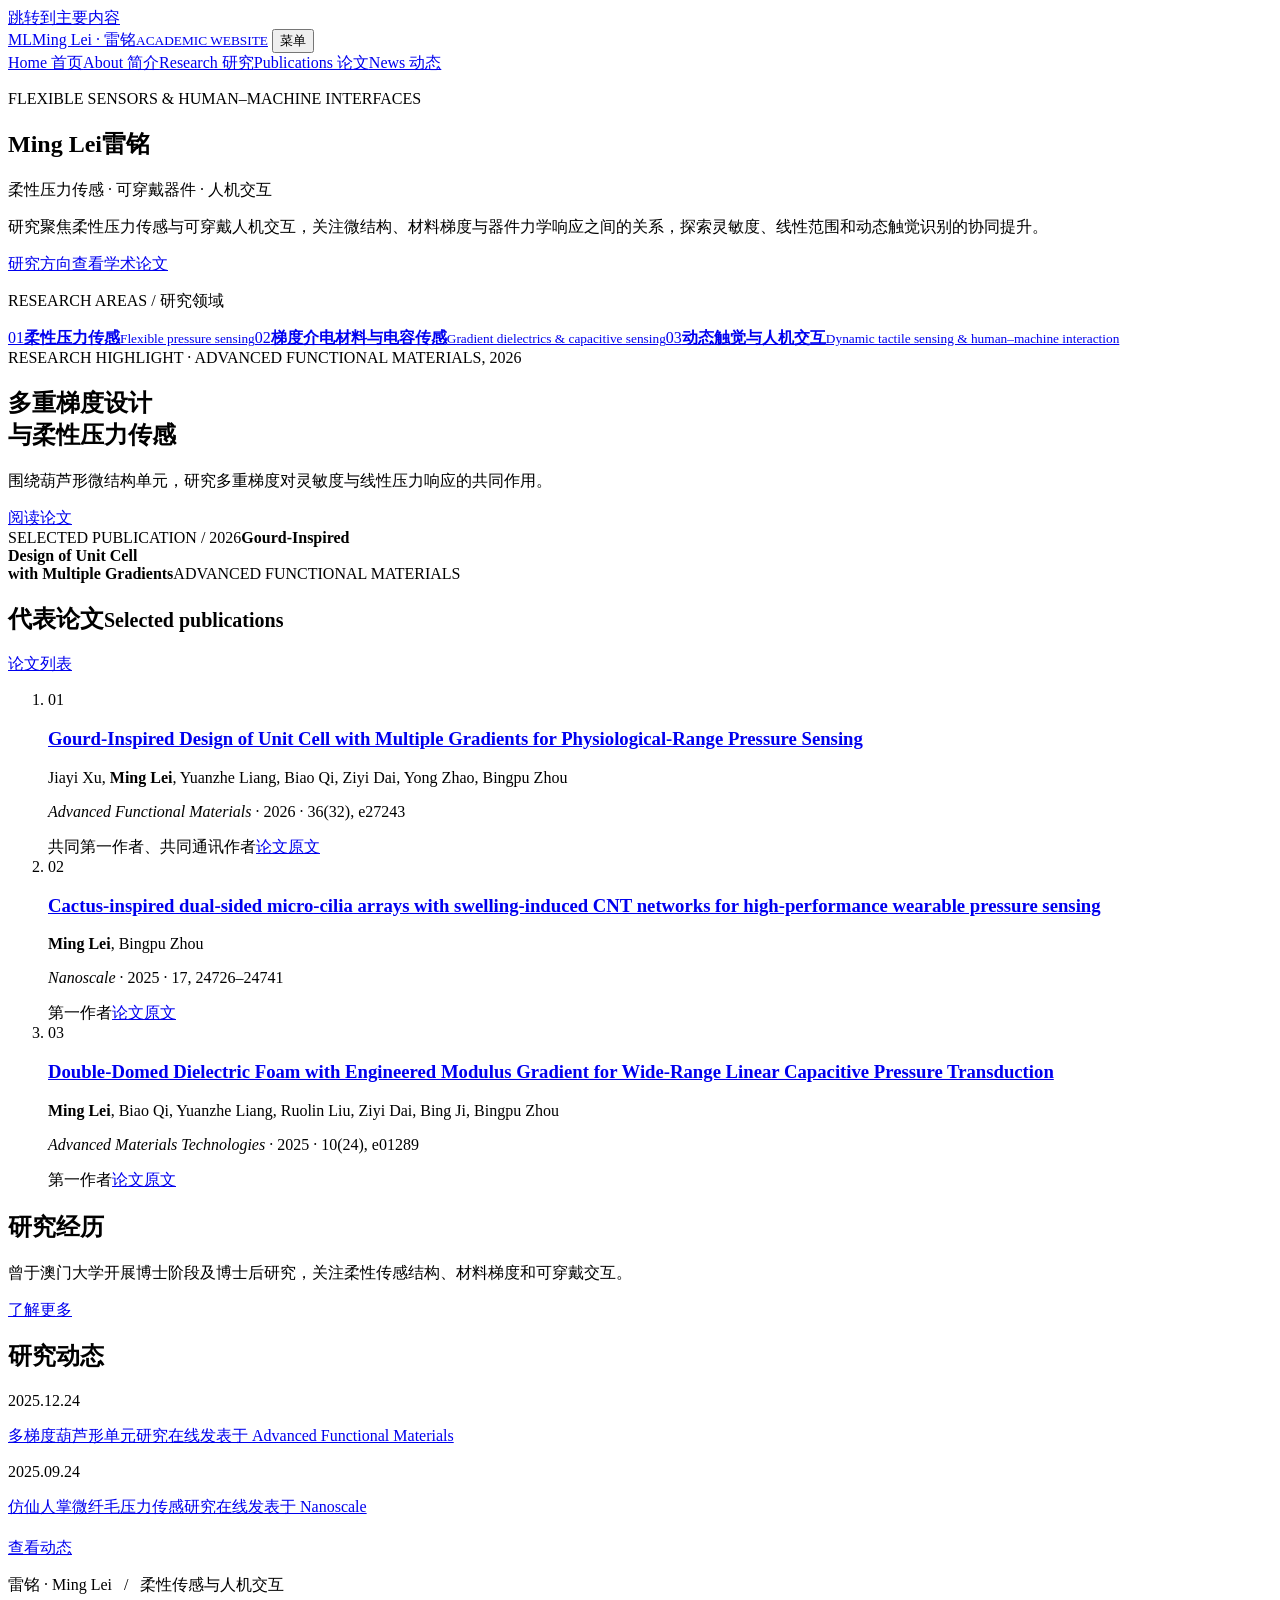
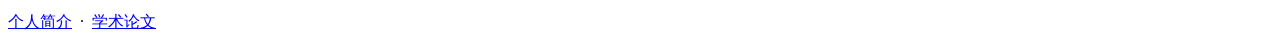
==== commit 66b6434b: "Add files via upload" ====
--- a/index.html
+++ b/index.html
@@ -1,645 +1,37 @@
-<!DOCTYPE html>
-<html lang="zh-CN">
-<head>
-  <meta charset="UTF-8">
-  <meta name="viewport" content="width=device-width, initial-scale=1.0">
-  <meta name="theme-color" content="#14384d">
-  <title>雷铭 Ming Lei | 柔性传感与智能人机交互</title>
-  <meta name="description" content="雷铭（Ming Lei）博士的学术主页：柔性压力传感器、磁性人机交互器件与光纤频率检测。了解研究方向、发表论文及学术经历。">
-  <link rel="canonical" href="https://leiming93.github.io/">
-  <meta property="og:type" content="website">
-  <meta property="og:title" content="雷铭 Ming Lei | 柔性传感与智能人机交互">
-  <meta property="og:description" content="研究方向、代表成果、发表论文与学术经历。">
-  <meta property="og:url" content="https://leiming93.github.io/">
-  <meta property="og:image" content="https://leiming93.github.io/personal-photo.png">
-  <meta property="og:image:alt" content="雷铭博士照片">
-  <meta property="og:locale" content="zh_CN">
-  <link rel="icon" href="personal-photo.png" type="image/png">
-  <style>
-/* Static academic homepage. No external fonts or UI dependencies. */
-/* Readability: 17–18px body, 16px bibliography details, 22px paper titles. */
-:root {
-  --navy: #14384d;
-  --navy-deep: #0e2b3d;
-  --teal: #2c6d70;
-  --ink: #233841;
-  --muted: #506570;
-  --line: #dce4e7;
-  --paper: #ffffff;
-  --wash: #f1f5f5;
-  --serif: Georgia, "Times New Roman", "Noto Serif CJK SC", "Songti SC", serif;
-  --sans: -apple-system, BlinkMacSystemFont, "Segoe UI", "PingFang SC", "Microsoft YaHei", sans-serif;
-}
-* { box-sizing: border-box; }
-html { scroll-behavior: smooth; scroll-padding-top: 112px; }
-body { margin: 0; font-family: var(--sans); color: var(--ink); background: var(--paper); font-size: 18px; line-height: 1.8; -webkit-font-smoothing: antialiased; }
-body.menu-open { overflow: hidden; }
-button, input, select { font: inherit; }
-button, summary, select { cursor: pointer; }
-a { color: inherit; text-decoration: none; }
-img, svg { display: block; max-width: 100%; }
-button { color: inherit; }
-button:disabled { cursor: default; }
-button, input, select { border-radius: 0; }
-:focus-visible { outline: 3px solid #39888b; outline-offset: 5px; }
-::selection { color: var(--navy-deep); background: #d1e6e4; }
-[hidden] { display: none !important; }
-.wrap { width: min(1160px, calc(100% - 96px)); margin-inline: auto; }
-.skip-link { position: fixed; z-index: 50; top: 10px; left: 16px; padding: 10px 18px; background: white; transform: translateY(-160%); }
-.skip-link:focus { transform: translateY(0); }
-.site-header { position: sticky; top: 0; z-index: 20; background: rgb(255 255 255 / 97%); border-bottom: 1px solid var(--line); }
-.header-inner { min-height: 94px; display: flex; justify-content: space-between; align-items: center; gap: 30px; }
-.brand { display: flex; align-items: center; gap: 14px; flex-shrink: 0; }
-.brand-monogram { display: grid; place-items: center; width: 43px; height: 43px; background: var(--navy); color: white; font: 23px var(--serif); letter-spacing: -2px; padding-right: 2px; }
-.brand-name { display: block; font-size: 20px; line-height: 1.25; letter-spacing: 3px; font-weight: 650; }
-.brand-en { display: block; font-size: 13px; letter-spacing: 2.4px; margin-top: 4px; color: var(--muted); }
-.site-nav { display: flex; align-items: center; gap: 24px; }
-.site-nav a { font-size: 17px; padding-block: 34px 31px; border-bottom: 3px solid transparent; transition: color .2s, border-color .2s; white-space: nowrap; }
-.site-nav a:hover, .site-nav a[aria-current="location"] { color: var(--teal); border-color: var(--teal); }
-.site-nav .nav-contact { border: 1px solid var(--line); padding: 8px 16px; }
-.site-nav .nav-contact:hover { border-color: var(--teal); }
-.menu-toggle { display: none; border: 1px solid var(--line); background: white; padding: 8px 12px; align-items: center; gap: 10px; min-height: 44px; }
-.menu-icon, .menu-icon::before, .menu-icon::after { display: block; width: 16px; height: 1px; background: var(--navy); }
-.menu-icon { position: relative; }
-.menu-icon::before, .menu-icon::after { content: ''; position: absolute; left: 0; }
-.menu-icon::before { top: -5px; }
-.menu-icon::after { top: 5px; }
-.hero { background: var(--wash); overflow: hidden; }
-.hero-grid { display: grid; grid-template-columns: 1fr 346px; align-items: center; gap: 74px; padding-block: 64px 62px; }
-.eyebrow { color: var(--teal); font-size: 13px; letter-spacing: 2.3px; text-transform: uppercase; font-weight: 650; margin: 0 0 23px; line-height: 1.5; }
-.hero .eyebrow { display: flex; align-items: center; gap: 12px; }
-.hero .eyebrow::before { content: ''; height: 1px; width: 28px; background: var(--teal); }
-.hero h1 { color: var(--navy); font-size: clamp(34px, 3.8vw, 51px); line-height: 1.43; letter-spacing: 1px; font-weight: 550; margin: 0 0 10px; }
-.hero-english { font: italic 25px/1.45 var(--serif); color: var(--teal); margin: 0 0 26px; }
-.hero-description { font-size: 18px; line-height: 1.95; max-width: 530px; color: #506671; margin: 0; }
-.hero-actions { display: flex; flex-wrap: wrap; gap: 12px; margin-top: 30px; }
-.button { display: inline-flex; align-items: center; justify-content: space-between; gap: 32px; min-height: 46px; padding: 11px 21px; font-size: 16px; letter-spacing: .4px; border: 1px solid var(--navy); background: var(--navy); color: white; transition: background .2s, transform .2s; }
-.button:hover { background: var(--teal); border-color: var(--teal); transform: translateY(-2px); }
-.button-outline { background: transparent; color: var(--navy); border-color: #bacacd; }
-.button-outline:hover { color: white; }
-.arrow { font-size: 19px; line-height: 1; font-family: var(--sans); font-weight: 400; }
-.hero-portrait { position: relative; margin: 0 12px 0 0; }
-.hero-portrait::before { content: ''; position: absolute; inset: 18px -18px -18px 18px; border: 1px solid #b6cacc; }
-.hero-portrait img { position: relative; width: 100%; height: auto; aspect-ratio: 1.06; object-fit: cover; }
-.hero-portrait figcaption { position: relative; background: var(--navy); color: white; display: flex; justify-content: space-between; align-items: end; padding: 17px 22px; }
-.portrait-name { font-size: 23px; line-height: 1.3; letter-spacing: 5px; }
-.portrait-en { font: 15px var(--serif); letter-spacing: .5px; margin-top: 6px; }
-.portrait-degree { font: 13px var(--serif); color: #cadcde; padding-bottom: 3px; }
-.research-strip { border-top: 1px solid #d6e0e2; display: grid; grid-template-columns: repeat(3, 1fr); padding-block: 22px; gap: 22px; }
-.research-strip a { display: flex; align-items: center; gap: 15px; font-size: 16px; }
-.research-strip a:hover { color: var(--teal); }
-.strip-number { color: var(--teal); font: italic 19px var(--serif); }
-.strip-en { color: var(--muted); font-size: 14px; margin-left: 8px; }
-.section { padding-block: 72px; }
-.section-heading { display: flex; align-items: end; justify-content: space-between; gap: 25px; margin-bottom: 32px; }
-.section-heading .eyebrow { margin-bottom: 8px; }
-h2 { margin: 0; font-size: 32px; font-weight: 550; color: var(--navy); letter-spacing: 1.4px; line-height: 1.4; }
-.text-link { display: inline-flex; align-items: center; gap: 19px; color: var(--teal); font-size: 16px; padding-bottom: 4px; border-bottom: 1px solid #a8c1c0; }
-.text-link:hover { border-color: var(--navy); color: var(--navy); }
-.section-note { color: var(--muted); margin: 0; font-size: 16px; }
-.about { border-bottom: 1px solid var(--line); }
-.about-grid { display: grid; grid-template-columns: 220px 1fr; gap: 60px; }
-.about-grid .eyebrow { margin-bottom: 10px; }
-.about-copy p { margin: 0; line-height: 2.05; }
-.about-meta { display: flex; flex-wrap: wrap; gap: 12px 26px; margin-top: 22px; color: var(--muted); font-size: 16px; }
-.about-meta a { color: var(--teal); }
-.about-meta a:hover { text-decoration: underline; }
-.highlights-grid { display: grid; grid-template-columns: repeat(3, 1fr); gap: 22px; }
-.highlight { min-width: 0; display: flex; flex-direction: column; border: 1px solid var(--line); background: white; transition: transform .2s, border-color .2s; }
-.highlight:hover { transform: translateY(-4px); border-color: #7a9eaa; }
-.highlight-cover { position: relative; min-height: 135px; padding: 22px 25px; display: flex; justify-content: space-between; align-items: end; color: white; overflow: hidden; }
-.highlight-cover::after { content: ''; position: absolute; width: 170px; height: 170px; right: -15px; top: -63px; border: 1px solid rgb(255 255 255 / 24%); border-radius: 50%; box-shadow: 0 0 0 21px rgb(255 255 255 / 5%), 0 0 0 44px rgb(255 255 255 / 4%); }
-.cover-afm { background: #1c465c; }
-.cover-amt { background: #447676; }
-.cover-acs { background: #69776e; }
-.journal-initials { font: 47px/.95 var(--serif); letter-spacing: -1.5px; z-index: 1; }
-.cover-year { font-size: 14px; letter-spacing: 1.5px; z-index: 1; }
-.highlight-body { padding: 24px 25px 21px; display: flex; flex-direction: column; flex: 1; }
-.journal-name { font-size: 13px; letter-spacing: .3px; color: var(--teal); margin: 0 0 12px; font-weight: 600; }
-.highlight h3 { font-family: var(--serif); font-size: 22px; font-weight: 400; line-height: 1.55; color: var(--navy); margin: 0 0 15px; }
-.highlight-caption { color: var(--muted); font-size: 16px; margin: 0 0 25px; line-height: 1.8; }
-.highlight-foot { margin-top: auto; padding-top: 15px; border-top: 1px solid var(--line); display: flex; justify-content: space-between; align-items: center; color: var(--teal); font-size: 14px; }
-.research-section { background: var(--navy-deep); color: #d5e0e4; }
-.research-section h2 { color: white; }
-.research-section .eyebrow { color: #a4c6c7; }
-.research-section .section-note { color: #b4c7ce; }
-.research-grid { display: grid; grid-template-columns: repeat(3, minmax(0, 1fr)); }
-.research-card { padding: 8px 34px 0; border-left: 1px solid #385362; }
-.research-card:first-child { border-left: none; padding-left: 0; }
-.research-card:last-child { padding-right: 0; }
-.research-index { display: flex; justify-content: space-between; align-items: center; color: #a9c9ca; font: italic 20px var(--serif); }
-.research-visual { width: 100%; height: 95px; margin-block: 15px 20px; opacity: .85; }
-.research-card h3 { color: white; font-weight: 500; font-size: 22px; margin: 0 0 10px; line-height: 1.5; }
-.research-en { color: #aac2ca; font: italic 14px var(--serif); margin: 0 0 18px; }
-.research-card p:last-child { font-size: 17px; line-height: 1.95; margin: 0; }
-.publications-toolbar { display: none; }
-.js .publications-toolbar { display: block; }
-.publication-controls { display: flex; gap: 12px; margin-bottom: 17px; }
-.search-field { position: relative; flex: 1; min-width: 0; }
-.search-field svg { position: absolute; left: 16px; top: 15px; color: var(--muted); width: 18px; height: 18px; pointer-events: none; }
-.search-field input { width: 100%; min-height: 48px; padding: 11px 16px 11px 44px; border: 1px solid var(--line); background: #f8faf9; color: var(--ink); font-size: 17px; }
-.year-select { min-width: 135px; padding: 10px 32px 10px 14px; border: 1px solid var(--line); background: white; color: var(--ink); font-size: 16px; }
-.filter-row { display: flex; gap: 8px; flex-wrap: wrap; align-items: center; padding-bottom: 20px; border-bottom: 1px solid var(--line); }
-.filter-button { font-size: 16px; border: 1px solid var(--line); background: white; padding: 7px 15px; min-height: 40px; }
-.filter-button[aria-pressed="true"] { background: var(--navy); color: white; border-color: var(--navy); }
-.filter-button:hover { border-color: var(--teal); }
-.result-count { margin-left: auto; font-size: 14px; color: var(--muted); }
-.paper-list { list-style: none; margin: 0; padding: 0; counter-reset: papers; }
-.paper { display: grid; grid-template-columns: 72px minmax(0, 1fr); gap: 28px; padding: 30px 0; border-bottom: 1px solid var(--line); }
-.paper-year { color: var(--teal); font: 20px var(--serif); padding-top: 4px; }
-.paper h3 { margin: 0 0 11px; font-family: var(--serif); font-size: 22px; line-height: 1.6; color: var(--navy); font-weight: 500; }
-.paper-authors { color: var(--muted); font-size: 16px; margin: 0 0 8px; line-height: 1.85; }
-.paper-authors strong { color: var(--navy); font-weight: 650; }
-.paper-source { font-size: 16px; margin: 0; color: var(--teal); }
-.paper-source em { font-style: normal; font-weight: 650; }
-.paper-group { color: var(--muted); font-size: 13px; display: inline-block; border-left: 1px solid #b7c6cb; padding-left: 10px; margin-left: 10px; }
-.paper:target { background: #f0f6f4; box-shadow: -12px 0 #f0f6f4, 12px 0 #f0f6f4; }
-.empty-state { padding: 45px 20px; text-align: center; color: var(--muted); background: var(--wash); margin-top: 20px; }
-.reset-button { color: var(--teal); border: 0; border-bottom: 1px solid var(--teal); background: transparent; padding: 4px 0; }
-.publication-note { font-size: 14px; color: var(--muted); margin: 15px 0 0; }
-.news-section { background: var(--wash); }
-.news-list { border-top: 1px solid #cfddde; }
-.news-item { display: grid; grid-template-columns: 142px 1fr; gap: 28px; border-bottom: 1px solid #cfddde; padding: 23px 0; }
-.news-date { font: 19px var(--serif); color: var(--teal); display: block; margin-bottom: 4px; }
-.news-location { font-size: 13px; color: var(--muted); }
-.news-text { font-size: 17px; line-height: 1.95; }
-.news-text strong { font-weight: 550; color: var(--navy); }
-.news-text em { color: var(--teal); }
-.news-archive { margin-top: 22px; }
-.news-archive > summary { font-size: 16px; color: var(--teal); width: fit-content; padding-block: 7px; }
-.news-archive .news-list { margin-top: 14px; }
-.experience-grid { display: grid; grid-template-columns: 1fr 1fr; gap: 68px; }
-.experience-heading { color: var(--navy); font-size: 22px; font-weight: 550; margin: 0 0 26px; display: flex; gap: 16px; align-items: baseline; }
-.experience-heading span { font: italic 14px var(--serif); color: var(--muted); }
-.timeline { border-left: 1px solid #cbd9dc; margin-left: 4px; }
-.timeline-item { position: relative; padding: 0 0 30px 25px; }
-.timeline-item:last-child { padding-bottom: 0; }
-.timeline-item::before { content: ''; position: absolute; top: 7px; left: -4px; width: 7px; height: 7px; background: var(--teal); }
-.timeline-date { font-size: 14px; color: var(--teal); margin: 0 0 6px; letter-spacing: .5px; }
-.timeline-title { font-size: 20px; margin: 0 0 6px; font-weight: 550; }
-.timeline-text { font-size: 16px; color: var(--muted); line-height: 1.95; margin: 0; }
-.supporting-grid { display: grid; grid-template-columns: 1fr 1fr; gap: 68px; padding-top: 40px; margin-top: 42px; border-top: 1px solid var(--line); }
-.supporting-grid ul { margin: 0; padding-left: 16px; color: var(--muted); font-size: 16px; }
-.supporting-grid li { margin-bottom: 7px; padding-left: 4px; }
-.contact-section { background: var(--navy); color: #c8d8df; padding-block: 49px; }
-.contact-grid { display: grid; grid-template-columns: 1fr 1.3fr; gap: 45px; align-items: center; }
-.contact-section .eyebrow { color: #aac8c9; margin-bottom: 9px; }
-.contact-section h2 { color: white; font-size: 28px; margin: 0; }
-.contact-section p { font-size: 16px; margin: 13px 0 0; }
-.contact-email { display: flex; justify-content: space-between; gap: 15px; align-items: center; color: white; font: 25px var(--serif); padding-bottom: 16px; border-bottom: 1px solid #527080; overflow-wrap: anywhere; }
-.contact-email:hover { color: #bbdfd8; }
-.contact-details { display: flex; justify-content: space-between; flex-wrap: wrap; gap: 12px; font-size: 14px; margin-top: 18px; }
-.contact-details a:hover { color: white; text-decoration: underline; }
-.site-footer { background: var(--navy-deep); color: #afc4cd; padding-block: 20px; font-size: 13px; letter-spacing: .4px; }
-.footer-inner { display: flex; justify-content: space-between; align-items: center; gap: 20px; }
-.site-footer a { color: #d6e3e7; }
-.site-footer a:hover { color: white; }
-.visually-hidden { position: absolute; width: 1px; height: 1px; padding: 0; margin: -1px; overflow: hidden; clip: rect(0, 0, 0, 0); white-space: nowrap; border: 0; }
-@media (min-width: 1450px) {
-  .hero-grid { padding-block: 76px 74px; }
-}
-@media (max-width: 1100px) {
-  .wrap { width: calc(100% - 64px); }
-  .site-nav { gap: 20px; }
-  .hero-grid { grid-template-columns: 1fr 290px; gap: 40px; }
-  .hero h1 { font-size: 40px; }
-  .hero-english { font-size: 21px; }
-  .strip-en { display: none; }
-  .about-grid { grid-template-columns: 180px 1fr; gap: 35px; }
-  .highlight-body { padding: 20px; }
-  .highlight h3 { font-size: 22px; }
-  .experience-grid, .supporting-grid { gap: 40px; }
-}
-@media (max-width: 960px) {
-  html { scroll-padding-top: 90px; }
-  .wrap { width: calc(100% - 44px); }
-  .header-inner { min-height: 76px; }
-  .brand-monogram { width: 38px; height: 38px; font-size: 20px; }
-  .brand-name { font-size: 18px; }
-  .brand-en { font-size: 13px; }
-  .site-nav { gap: 13px; flex-wrap: wrap; justify-content: flex-end; }
-  .site-nav a { padding-block: 9px; font-size: 16px; }
-  .js .menu-toggle { display: inline-flex; }
-  .js .site-nav { display: none; position: absolute; top: 76px; left: 0; right: 0; background: white; padding: 20px 24px 30px; max-height: calc(100dvh - 76px); overflow: auto; box-shadow: 0 16px 20px rgb(14 43 61 / 8%); }
-  .js .site-nav.is-open { display: flex; flex-direction: column; align-items: stretch; gap: 0; }
-  .js .site-nav a { padding: 14px 3px; border-bottom: 1px solid var(--line); font-size: 18px; }
-  .js .site-nav .nav-contact { border: 0; border-bottom: 1px solid var(--line); }
-  .hero-grid { grid-template-columns: 1fr 228px; gap: 30px; padding-block: 45px 50px; }
-  .hero h1 { font-size: 32px; }
-  .hero-english { font-size: 18px; }
-  .hero-description { font-size: 17px; }
-  .hero .eyebrow { font-size: 13px; letter-spacing: 1.1px; }
-  .hero-actions { gap: 10px; margin-top: 24px; }
-  .button { padding: 10px 15px; gap: 15px; font-size: 16px; }
-  .hero-portrait figcaption { padding: 14px 17px; }
-  .portrait-name { font-size: 21px; }
-  .portrait-en { font-size: 17px; }
-  .portrait-degree { font-size: 14px; }
-  .research-strip { gap: 12px; }
-  .research-strip a { gap: 10px; font-size: 16px; }
-  .section { padding-block: 52px; }
-  h2 { font-size: 28px; }
-  .about-grid { grid-template-columns: 140px 1fr; gap: 25px; }
-  .about-copy { font-size: 17px; }
-  .highlights-grid { grid-template-columns: 1fr; gap: 20px; }
-  .highlight { display: grid; grid-template-columns: 160px minmax(0, 1fr); }
-  .highlight-cover { min-height: 110px; padding: 20px 17px; }
-  .journal-initials { font-size: 37px; }
-  .highlight-body { padding: 18px 15px; }
-  .highlight h3 { font-size: 22px; }
-  .highlight-caption { font-size: 16px; }
-  .research-card { padding-inline: 22px; }
-  .research-card h3 { font-size: 22px; }
-  .research-en { font-size: 16px; }
-  .research-card p:last-child { font-size: 16px; }
-  .research-visual { height: 75px; }
-  .contact-email { font-size: 21px; }
-}
-@media (max-width: 600px) {
-  body { font-size: 17px; }
-  .hero-grid { grid-template-columns: 1fr; gap: 38px; padding-top: 36px; }
-  .hero .eyebrow { font-size: 13px; margin-bottom: 19px; }
-  .hero h1 { font-size: clamp(32px, 8.4vw, 43px); line-height: 1.45; }
-  .hero-english { font-size: 21px; margin-bottom: 22px; }
-  .hero-description { max-width: none; font-size: 17px; }
-  .hero-actions .button { min-height: 47px; padding-inline: 18px; font-size: 16px; gap: 23px; }
-  .hero-portrait { width: min(310px, calc(100% - 18px)); margin: 0 auto 0 0; }
-  .hero-portrait img { aspect-ratio: 1.2; }
-  .hero-portrait figcaption { padding: 14px 20px; }
-  .research-strip { padding-block: 19px; grid-template-columns: 1fr; gap: 12px; }
-  .research-strip a { font-size: 16px; }
-  .strip-number { font-size: 16px; }
-  .strip-en { display: inline; font-size: 13px; }
-  .section { padding-block: 44px; }
-  .section-heading { align-items: start; flex-wrap: wrap; gap: 14px; margin-bottom: 24px; }
-  .section-heading .text-link { margin-top: 0; align-self: end; font-size: 14px; gap: 8px; white-space: nowrap; }
-  .section-heading .section-note { display: none; }
-  .eyebrow { font-size: 13px; letter-spacing: 1.8px; }
-  h2 { font-size: 28px; }
-  .about-grid { grid-template-columns: 1fr; gap: 22px; }
-  .about-copy { font-size: 17px; }
-  .about-meta { font-size: 14px; gap: 9px 18px; }
-  .highlights-grid { grid-template-columns: 1fr; gap: 20px; }
-  .highlight { display: flex; }
-  .highlight-cover { min-height: 110px; padding: 23px; }
-  .journal-initials { font-size: 43px; }
-  .highlight-body { padding: 22px; }
-  .highlight h3 { font-size: 22px; }
-  .highlight-caption { font-size: 16px; margin-bottom: 21px; }
-  .research-grid { grid-template-columns: 1fr; }
-  .research-card, .research-card:first-child, .research-card:last-child { padding: 26px 0; border-left: none; border-bottom: 1px solid #385362; }
-  .research-card:first-child { padding-top: 5px; }
-  .research-card:last-child { padding-bottom: 0; border-bottom: none; }
-  .research-card h3 { font-size: 22px; }
-  .research-en { font-size: 17px; }
-  .research-card p:last-child { font-size: 17px; }
-  .research-visual { height: 90px; margin-block: 5px 12px; }
-  .publication-controls { display: grid; grid-template-columns: minmax(0, 1fr); gap: 10px; }
-  .search-field input { font-size: 16px; padding-left: 37px; padding-right: 8px; }
-  .search-field svg { left: 12px; }
-  .year-select { min-width: 0; width: 100%; min-height: 48px; padding-inline: 12px; }
-  .filter-button { font-size: 16px; padding-inline: 12px; }
-  .result-count { margin-left: 0; width: 100%; padding-top: 6px; }
-  .paper { grid-template-columns: 1fr; gap: 10px; padding-block: 28px; }
-  .paper-year { font-size: 16px; }
-  .paper h3 { font-size: 22px; overflow-wrap: anywhere; }
-  .paper-authors, .paper-source { font-size: 16px; }
-  .paper-group { display: block; border: none; padding-left: 0; margin: 7px 0 0; }
-  .news-item { grid-template-columns: 1fr; gap: 9px; padding-block: 22px; }
-  .news-item > div:first-child { display: flex; align-items: center; justify-content: space-between; }
-  .news-date { margin-bottom: 0; font-size: 18px; }
-  .news-text { font-size: 17px; }
-  .experience-grid, .supporting-grid { grid-template-columns: 1fr; gap: 32px; }
-  .supporting-grid { margin-top: 32px; padding-top: 32px; }
-  .experience-heading { margin-bottom: 22px; }
-  .timeline-text, .supporting-grid ul { font-size: 17px; }
-  .contact-section { padding-block: 38px; }
-  .contact-grid { grid-template-columns: 1fr; gap: 27px; }
-  .contact-email { font-size: 22px; }
-  .contact-details { font-size: 14px; }
-  .footer-inner { align-items: start; font-size: 13px; gap: 18px; }
-}
-@media (prefers-reduced-motion: reduce) {
-  html { scroll-behavior: auto; }
-  *, *::before, *::after { transition-duration: .01ms !important; animation-duration: .01ms !important; }
-  .button:hover, .highlight:hover { transform: none; }
-}
-@media print {
-  .site-header { position: static; }
-  .site-nav, .menu-toggle, .hero-actions, .publications-toolbar, .highlight-foot, .skip-link { display: none !important; }
-  body { color: black; font-size: 11pt; }
-  .wrap { width: 100%; }
-  .section { padding-block: 24px; }
-  .paper, .timeline-item, .highlight { break-inside: avoid; }
-  .research-section, .contact-section, .site-footer { color: #233841; background: #edf2f2; }
-  .research-section h2, .research-card h3, .contact-section h2, .contact-email { color: #14384d; }
-  .research-section .eyebrow, .research-en, .research-section .section-note, .contact-section .eyebrow { color: #506671; }
-}
-
-  </style>
-</head>
-<body>
-  <a class="skip-link" href="#main">跳转到主要内容</a>
-  <header class="site-header">
-    <div class="wrap header-inner">
-      <a class="brand" href="#home" aria-label="雷铭 Ming Lei，返回首页">
-        <span class="brand-monogram" aria-hidden="true">LM</span><span><span class="brand-name">雷铭</span><span class="brand-en" lang="en">MING LEI · Ph.D.</span></span>
-      </a>
-      <button class="menu-toggle" id="menu-toggle" type="button" aria-expanded="false" aria-controls="site-nav" aria-label="打开导航菜单"><span class="menu-icon" aria-hidden="true"></span><span>菜单</span></button>
-      <nav class="site-nav" id="site-nav" aria-label="主导航">
-        <a href="#home" aria-current="location">首页</a><a href="#research">研究方向</a><a href="#papers">论文与专利</a><a href="#news">新闻动态</a><a href="#experience">学术经历</a><a href="#contact" class="nav-contact">联系我 <span aria-hidden="true">↗</span></a>
-      </nav>
-    </div>
-  </header>
-  <main id="main">
-    <section class="hero" id="home" data-nav-section="home" aria-labelledby="hero-title">
-      <div class="wrap">
-        <div class="hero-grid">
-          <div class="hero-copy">
-            <p class="eyebrow" lang="en">Ming Lei / Academic website</p>
-            <h1 id="hero-title">柔性传感与<br>智能人机交互</h1>
-            <p class="hero-english" lang="en">Flexible sensing. Intelligent interfaces.</p>
-            <p class="hero-description">围绕柔性材料与微结构设计，研究压力感知、磁性人机交互及光纤频率检测，探索可穿戴器件中的力学响应与信号读出。</p>
-            <div class="hero-actions"><a class="button" href="#research">探索研究方向 <span class="arrow" aria-hidden="true">↗</span></a><a class="button button-outline" href="#papers">查看发表论文 <span class="arrow" aria-hidden="true">→</span></a></div>
-          </div>
-          <figure class="hero-portrait"><img src="personal-photo.png" width="1024" height="1024" alt="雷铭博士" fetchpriority="high"><figcaption><div><div class="portrait-name">雷铭</div><div class="portrait-en" lang="en">Ming Lei</div></div><span class="portrait-degree" lang="en">Ph.D.</span></figcaption></figure>
-        </div>
-        <div class="research-strip" aria-label="研究主题">
-          <a href="#research-1"><span class="strip-number">01</span><span>柔性压力传感<span class="strip-en" lang="en">Flexible sensing</span></span></a>
-          <a href="#research-2"><span class="strip-number">02</span><span>磁性人机交互<span class="strip-en" lang="en">Magnetic interfaces</span></span></a>
-          <a href="#research-3"><span class="strip-number">03</span><span>光纤频率检测<span class="strip-en" lang="en">Optical fiber sensing</span></span></a>
-        </div>
-      </div>
-    </section>
-    <section class="section about wrap" id="about" aria-labelledby="about-title">
-      <div class="about-grid"><div><p class="eyebrow" lang="en">About me</p><h2 id="about-title">关于我</h2></div><div class="about-copy"><p>本人目前在东北大学信息科学与工程学院从事博士后研究工作（合作导师：张亚男教授）。研究方向包括可穿戴柔性压力传感器、磁性人机交互器件及基于光纤结构的频率检测。主要围绕微结构设计提升压力传感器的线性度与灵敏度，并利用光纤结构监测柔性材料本征频率变化，实现高精度的人机交互。</p><div class="about-meta"><span>中国 · 沈阳</span><a href="mailto:leiming@mail.neu.edu.cn">leiming@mail.neu.edu.cn</a><a href="https://scholar.google.com.hk/citations?user=L6gSsJYAAAAJ&amp;hl=zh-CN" target="_blank" rel="noopener noreferrer" lang="en">Google Scholar ↗<span class="visually-hidden">（新窗口打开）</span></a></div></div></div>
-    </section>
-    <section class="section wrap" id="highlights" aria-labelledby="highlights-title">
-      <div class="section-heading"><div><p class="eyebrow" lang="en">Selected work</p><h2 id="highlights-title">代表成果</h2></div><a class="text-link" href="#papers">全部论文 <span class="arrow" aria-hidden="true">↗</span></a></div>
-      <div class="highlights-grid"><a class="highlight" href="#paper-02" data-paper-link>
-      <div class="highlight-cover cover-afm" aria-hidden="true"><span class="journal-initials">AFM</span><span class="cover-year">2025</span></div>
-      <div class="highlight-body"><p class="journal-name">Advanced Functional Materials · 2025</p>
-      <h3 lang="en">Gourd-Inspired Design of Unit Cell with Multiple Gradients for Physiological-Range Pressure Sensing</h3><p class="highlight-caption">葫芦形多梯度单元，用于生理压力范围内的柔性压力传感。</p>
-      <div class="highlight-foot"><span>查看论文信息</span><span class="arrow" aria-hidden="true">↗</span></div></div></a><a class="highlight" href="#paper-03" data-paper-link>
-      <div class="highlight-cover cover-amt" aria-hidden="true"><span class="journal-initials">AMT</span><span class="cover-year">2025</span></div>
-      <div class="highlight-body"><p class="journal-name">Advanced Materials Technologies · 2025</p>
-      <h3 lang="en">Double-Domed Dielectric Foam with Engineered Modulus Gradient for Wide-range Linear Capacitive Pressure Transduction</h3><p class="highlight-caption">双穹顶介电泡沫与模量梯度设计，实现宽量程线性电容压力检测。</p>
-      <div class="highlight-foot"><span>查看论文信息</span><span class="arrow" aria-hidden="true">↗</span></div></div></a><a class="highlight" href="#paper-07" data-paper-link>
-      <div class="highlight-cover cover-acs" aria-hidden="true"><span class="journal-initials">ACS</span><span class="cover-year">2022</span></div>
-      <div class="highlight-body"><p class="journal-name">ACS Nano · 2022</p>
-      <h3 lang="en">Breathable and waterproof electronic skin with three-dimensional architecture for pressure and strain sensing in non-overlapping mode</h3><p class="highlight-caption">兼具透气与防水性能的三维电子皮肤，分别感知压力和应变。</p>
-      <div class="highlight-foot"><span>查看论文信息</span><span class="arrow" aria-hidden="true">↗</span></div></div></a></div>
-    </section>
-    <section class="section research-section" id="research" data-nav-section="research" aria-labelledby="research-title">
-      <div class="wrap"><div class="section-heading"><div><p class="eyebrow" lang="en">Research interests</p><h2 id="research-title">研究方向</h2></div><p class="section-note">微结构设计 · 力学响应 · 信号感知</p></div><div class="research-grid"><article class="research-card" id="research-1"><div class="research-index"><span>01</span><span aria-hidden="true">↗</span></div>
-    <svg class="research-visual" viewBox="0 0 280 95" fill="none" stroke="currentColor" stroke-width="1.3" stroke-linecap="round" aria-hidden="true"><path d="M26 75h230M42 61h198M61 48h160"/><path d="M47 61q12-37 24 0m8 0q12-37 24 0m8 0q12-37 24 0m8 0q12-37 24 0m8 0q12-37 24 0m8 0q12-37 24 0"/><path d="M140 7v23m-5-5 5 5 5-5"/></svg>
-    <h3>柔性压力传感器</h3><p class="research-en" lang="en">Flexible pressure sensors</p><p>通过微结构设计实现电容/电阻型柔性压力传感器的线性度与灵敏度协同优化，用于可穿戴监测与人机交互。</p></article><article class="research-card" id="research-2"><div class="research-index"><span>02</span><span aria-hidden="true">↗</span></div>
-    <svg class="research-visual" viewBox="0 0 280 95" fill="none" stroke="currentColor" stroke-width="1.3" stroke-linecap="round" aria-hidden="true"><path d="M28 78h223M66 78Q78 44 62 17M121 78Q139 42 115 12M181 78Q209 38 176 17"/><path d="M35 25Q140-6 244 25M36 39Q140 10 244 39" stroke-dasharray="3 6"/><circle cx="62" cy="17" r="4"/><circle cx="115" cy="12" r="4"/><circle cx="176" cy="17" r="4"/></svg>
-    <h3>磁性人机交互器件</h3><p class="research-en" lang="en">Magnetic human–machine interfaces</p><p>设计柔性磁性结构与磁响应单元，构建兼具稳定性与高灵敏度的磁性人机交互界面。</p></article><article class="research-card" id="research-3"><div class="research-index"><span>03</span><span aria-hidden="true">↗</span></div>
-    <svg class="research-visual" viewBox="0 0 280 95" fill="none" stroke="currentColor" stroke-width="1.3" stroke-linecap="round" aria-hidden="true"><path d="M18 50h24q7-1 14-21t14 21q7 46 14 0t14 0q7 38 14 0t14 0q7 29 14 0t14 0q7 22 14 0t14 0q7 15 14 0t14 0q7 10 14 0t14 0h27"/><path d="M19 76h246M19 14v62" opacity=".3"/><path d="M20 50h246" stroke-dasharray="3 6" opacity=".4"/></svg>
-    <h3>光纤频率检测</h3><p class="research-en" lang="en">Optical fiber frequency sensing</p><p>将光纤结构耦合于柔性材料，利用本征频率变化实现状态识别与高精度人机交互。</p></article></div></div>
-    </section>
-    <section class="section wrap" id="papers" data-nav-section="papers" aria-labelledby="papers-title">
-      <div class="section-heading"><div><p class="eyebrow" lang="en">Publications &amp; patents</p><h2 id="papers-title">论文与专利</h2></div><a class="text-link" href="https://scholar.google.com.hk/citations?user=L6gSsJYAAAAJ&amp;hl=zh-CN" target="_blank" rel="noopener noreferrer">Google Scholar <span class="arrow" aria-hidden="true">↗</span><span class="visually-hidden">（新窗口打开）</span></a></div>
-      <div class="publications-toolbar">
-        <div class="publication-controls"><div class="search-field"><label class="visually-hidden" for="paper-search">搜索论文标题、作者或期刊</label><svg viewBox="0 0 24 24" fill="none" stroke="currentColor" stroke-width="1.5" aria-hidden="true"><circle cx="10" cy="10" r="6.5"/><path d="m15 15 6 6"/></svg><input id="paper-search" type="search" placeholder="搜索论文、作者或期刊…" autocomplete="off" aria-controls="paper-list"></div>
-        <label class="visually-hidden" for="paper-year">按年份筛选</label><select class="year-select" id="paper-year" aria-controls="paper-list"><option value="all">全部年份</option><option value="2026">2026</option><option value="2025">2025</option><option value="2024">2024</option><option value="2023">2023</option><option value="2022">2022</option><option value="2021">2021</option><option value="2018">2018</option><option value="未注明">年份未注明</option></select></div>
-        <div class="filter-row" role="group" aria-label="按成果类别筛选"><button class="filter-button" data-filter="all" aria-pressed="true" aria-controls="paper-list" type="button">全部成果</button><button class="filter-button" data-filter="lead" aria-pressed="false" aria-controls="paper-list" type="button">一作及通讯作者</button><button class="filter-button" data-filter="coauthor" aria-pressed="false" aria-controls="paper-list" type="button">主要作者</button><button class="filter-button" data-filter="patent" aria-pressed="false" aria-controls="paper-list" type="button">专利</button><span class="result-count" id="result-count" role="status" aria-live="polite"></span></div>
-      </div>
-      <ol class="paper-list" id="paper-list"><li class="paper" id="paper-01" data-category="lead" data-year="2026">
-      <div class="paper-year">2026</div><div><h3 lang="en">Co-modulation of Overall Compressibility and Conductive Networks on Individual Sensing Unit for High-performance Flexible Tactile Sensors</h3>
-      <p class="paper-authors" lang="en">Yifan Liu, Zheming Zhang, Xiao Xu, Fengming Hu, Ruolin Liu, Rongmei Wang,<strong>Ming Lei†*</strong> , Ziyi Dai,* and Bingpu Zhou,*</p>
-      <p class="paper-source"><em>Chemical Engineering Journal </em>, 2026.<span class="paper-group">一作及通讯作者</span></p></div></li><li class="paper" id="paper-02" data-category="lead" data-year="2025">
-      <div class="paper-year">2025</div><div><h3 lang="en">Gourd-Inspired Design of Unit Cell with Multiple Gradients for Physiological-Range Pressure Sensing</h3>
-      <p class="paper-authors" lang="en">Jiayi XU†, <strong>Ming Lei†*</strong>, Yuanzhe Liang, Biao Qi, Ziyi Dai, Yong Zhao,* and Bingpu Zhou,*</p>
-      <p class="paper-source"><em>Advanced Functional Materials </em>, 2025, e27243.<span class="paper-group">一作及通讯作者</span></p></div></li><li class="paper" id="paper-03" data-category="lead" data-year="2025">
-      <div class="paper-year">2025</div><div><h3 lang="en">Double-Domed Dielectric Foam with Engineered Modulus Gradient for Wide-range Linear Capacitive Pressure Transduction</h3>
-      <p class="paper-authors" lang="en"><strong>Ming Lei</strong>, Biao Qi, Yuanzhe Liang, Ruolin Liu, Ziyi Dai, Bing Ji,* and Bingpu Zhou,*</p>
-      <p class="paper-source"><em>Advanced Materials Technologies</em>, 2025, e01289.<span class="paper-group">一作及通讯作者</span></p></div></li><li class="paper" id="paper-04" data-category="lead" data-year="2025">
-      <div class="paper-year">2025</div><div><h3 lang="en">Cactus-inspired dual-sided micro-cilia arrays with swelling-induced CNT networks for high-performance wearable pressure sensing</h3>
-      <p class="paper-authors" lang="en"><strong>Ming Lei</strong>, Bingpu Zhou,*</p>
-      <p class="paper-source"><em>Nanoscale</em>, 2025.<span class="paper-group">一作及通讯作者</span></p></div></li><li class="paper" id="paper-05" data-category="lead" data-year="2023">
-      <div class="paper-year">2023</div><div><h3 lang="en">Applications of Flexible Electronics related to cardiocerebral vascular system</h3>
-      <p class="paper-authors" lang="en">Runxing Lin†, <strong>Ming Lei</strong>†, Sen Ding, Quansheng Cheng, Zhichao Ma, Liping Wang, Zikang Tang, Bingpu Zhou,* and Yinning Zhou,*</p>
-      <p class="paper-source"><em>Materials Today Bio</em>, 2023, 23, 100787.<span class="paper-group">一作及通讯作者</span></p></div></li><li class="paper" id="paper-06" data-category="lead" data-year="2023">
-      <div class="paper-year">2023</div><div><h3 lang="en">Template-free formation of hybrid dielectric for flexible capacitive sensors with wide-pressure-range linear detection</h3>
-      <p class="paper-authors" lang="en"><strong>Ming Lei</strong>, Bing Ji, Sen Ding, Ruolin Liu, and Bingpu Zhou,*</p>
-      <p class="paper-source"><em>Advanced Materials Technologies</em>, 2023, 8, 2301077. (AdvancedScience News)<span class="paper-group">一作及通讯作者</span></p></div></li><li class="paper" id="paper-07" data-category="lead" data-year="2022">
-      <div class="paper-year">2022</div><div><h3 lang="en">Breathable and waterproof electronic skin with three-dimensional architecture for pressure and strain sensing in non-overlapping mode</h3>
-      <p class="paper-authors" lang="en"><strong>Ming Lei</strong>, Kai Feng, Sen Ding, Mingrui Wang, Ziyi Dai, Ruolin Liu, Yibo Gao, Yinning Zhou, Qingsong Xu,* and Bingpu Zhou,*</p>
-      <p class="paper-source"><em>ACS Nano</em>, 2022, 16 (8), 12620–12634. (Reported by Polymer.cn)<span class="paper-group">一作及通讯作者</span></p></div></li><li class="paper" id="paper-08" data-category="lead" data-year="2018">
-      <div class="paper-year">2018</div><div><h3 lang="en">Smart hydrogel-based optical fiber SPR sensor for pH measurements</h3>
-      <p class="paper-authors" lang="en">Yong Zhao, <strong>Ming Lei</strong>, S. X. Liu, et al.</p>
-      <p class="paper-source"><em>Sensors and Actuators B: Chemical</em>, 2018, 226–232.<span class="paper-group">一作及通讯作者</span></p></div></li><li class="paper" id="paper-09" data-category="lead" data-year="2018">
-      <div class="paper-year">2018</div><div><h3 lang="en">In-line Mach-Zehnder interferometer and FBG with smart hydrogel for simultaneous pH and temperature detection</h3>
-      <p class="paper-authors" lang="en"><strong>Ming Lei</strong>, Y. N. Zhang, A. Z. Zhang, et al.</p>
-      <p class="paper-source"><em>IEEE Sensors Journal</em>, 2018, 7499–7504.<span class="paper-group">一作及通讯作者</span></p></div></li><li class="paper" id="paper-10" data-category="coauthor" data-year="2026">
-      <div class="paper-year">2026</div><div><h3 lang="en">Magnetized Joystick with Dual-Anisotropy for High-Capacity Wearable Human-Machine Interactions</h3>
-      <p class="paper-authors" lang="en">Yuanzhe Liang, <strong>Ming Lei</strong>, Biao Qi, Yingyi Zhang, Ziyi Dai, Dan Fang, Jinbo Wu, Jianyi Luo, and Bingpu Zhou,*</p>
-      <p class="paper-source"><em>Microsystems & Nanoengineering</em>, 2026.<span class="paper-group">主要作者</span></p></div></li><li class="paper" id="paper-11" data-category="coauthor" data-year="2026">
-      <div class="paper-year">2026</div><div><h3 lang="en">Flexible Pressure Sensor with Co-optimized Sensitivity and Linearity based on Gradient Toroidal Microstructures</h3>
-      <p class="paper-authors" lang="en">Rongmei Wang, Ruolin Liu, <strong>Ming Lei</strong>,Yifan Liu, Fengming Hu, Bing Ji,* Chao Peng, Jianyi Luo, and Bingpu Zhou,* </p>
-      <p class="paper-source"><em>Advanced Materials Technologies </em>,2026, e71046.<span class="paper-group">主要作者</span></p></div></li><li class="paper" id="paper-12" data-category="coauthor" data-year="未注明">
-      <div class="paper-year">未注明</div><div><h3 lang="en">Self-Adhesive Electronic Skin with Bio-inspired 3D Architecture for Mechanical Stimuli Monitoring and Human-machine Interactions</h3>
-      <p class="paper-authors" lang="en">Wenxue Dai, <strong>Ming Lei</strong>, Ziyi Dai, Sen Ding, Fangcheng Wang, Dan Fang, Rongmei Wang, Biao Qi, Guoping Zhang,* and Bingpu Zhou,*</p>
-      <p class="paper-source"><em>Small</em>, 202406564.<span class="paper-group">主要作者</span></p></div></li><li class="paper" id="paper-13" data-category="coauthor" data-year="2024">
-      <div class="paper-year">2024</div><div><h3 lang="en">Bio-inspired Magnetized String with Tension-dependent Eigenfrequencies for Wearable Human-machine Interactions</h3>
-      <p class="paper-authors" lang="en">Biao Qi, Sen Ding, Yuanzhe Liang, Dan Fang, <strong>Ming Lei</strong>, Wenxue Dai, Chao Peng, and Bingpu Zhou,*</p>
-      <p class="paper-source"><em>ACS Applied Materials & Interfaces</em>, 2024, 16, 68465–68477.<span class="paper-group">主要作者</span></p></div></li><li class="paper" id="paper-14" data-category="coauthor" data-year="2025">
-      <div class="paper-year">2025</div><div><h3 lang="en">Triple-gradient based dielectric layer for flexible capacitive sensor with broad sensing linearity and high sensitivity</h3>
-      <p class="paper-authors" lang="en">Ruolin Liu, Bing Ji,* <strong>Ming Lei</strong>, Fengming Hu, Jianyi Luo and Bingpu Zhou,*</p>
-      <p class="paper-source"><em>Applied Materials Today</em>, 2025, 42, 102614.<span class="paper-group">主要作者</span></p></div></li><li class="paper" id="paper-15" data-category="coauthor" data-year="2025">
-      <div class="paper-year">2025</div><div><h3 lang="en">Bionic Perception of Surface Adhesion via Magnetized Spring-like Sensor with Axial Stretchability</h3>
-      <p class="paper-authors" lang="en">Yuanzhe Liang, Biao Qi, <strong>Ming Lei</strong>, Yingyi Zhang, Yifan Liu, Yinning Zhou, Jianyi Luo, and Bingpu Zhou,*</p>
-      <p class="paper-source"><em>ACS Nano</em>, 2025, 19, 25, 23465–23478.<span class="paper-group">主要作者</span></p></div></li><li class="paper" id="paper-16" data-category="coauthor" data-year="2025">
-      <div class="paper-year">2025</div><div><h3 lang="en">Maximizing Signal Capacity via Intrinsic Damped Vibration of Anisotropic Magnetized Micropillars for Wearable Human-Machine Interface</h3>
-      <p class="paper-authors" lang="en">Biao Qi, Yuanzhe Liang, Sen Ding, Dan Fang, <strong>Ming Lei</strong>, Qian Zhou,* Chao Peng, and Bingpu Zhou,*</p>
-      <p class="paper-source"><em>Chemical Engineering Journal</em>, 2025, 521, 167133.<span class="paper-group">主要作者</span></p></div></li><li class="paper" id="paper-17" data-category="coauthor" data-year="2023">
-      <div class="paper-year">2023</div><div><h3 lang="en">Durable superhydrophobic surface in wearable sensors: from nature to application</h3>
-      <p class="paper-authors" lang="en">Ziyi Dai, <strong>Ming Lei</strong>, Sen Ding, Qian Zhou, Bing Ji, Mingrui Wang, and Bingpu Zhou,*</p>
-      <p class="paper-source"><em>Exploration</em>, 2023. (News)<span class="paper-group">主要作者</span></p></div></li><li class="paper" id="paper-18" data-category="coauthor" data-year="2023">
-      <div class="paper-year">2023</div><div><h3 lang="en">A Flexible Bidirectional Interface with Integrated Multimodal Sensing and Haptic Feedback for Closed‐Loop Human-Machine Interaction</h3>
-      <p class="paper-authors" lang="en">Kai Feng, <strong>Ming Lei</strong>, Xianli Wang, Bingpu Zhou, and Qingsong Xu,</p>
-      <p class="paper-source"><em>Advanced Intelligent Systems</em>, 2023, 2300291.<span class="paper-group">主要作者</span></p></div></li><li class="paper" id="paper-19" data-category="coauthor" data-year="2022">
-      <div class="paper-year">2022</div><div><h3 lang="en">Regulation of Droplet Rebound Behavior with Contact Time Control on a Flexible and Superhydrophobic Film</h3>
-      <p class="paper-authors" lang="en">Sen Ding, Ziyi Dai, Ge Chen, <strong>Ming Lei</strong>, Qi Song, Yibo Gao, Yinning Zhou*, and Bingpu Zhou,*</p>
-      <p class="paper-source"><em>Langmuir</em>, 2022, 38, 9, 2942–2953.<span class="paper-group">主要作者</span></p></div></li><li class="paper" id="paper-20" data-category="coauthor" data-year="2022">
-      <div class="paper-year">2022</div><div><h3 lang="en">Realization of Integrative Hierarchy by In-situ Solidification of ‘Semi-cured’ Microcilia Array in Candle Flame for Robust and Flexible Superhydrophobicity</h3>
-      <p class="paper-authors" lang="en">Ge Chen,† Ziyi Dai,† Sen Ding, <strong>Ming Lei</strong>, Jing Lin, Shuangpeng Wang, Yinning Zhou, Hui Pan, and Bingpu Zhou,*</p>
-      <p class="paper-source"><em>Chemical Engineering Journal</em>, 2022, 432, 134400.<span class="paper-group">主要作者</span></p></div></li><li class="paper" id="paper-21" data-category="coauthor" data-year="2021">
-      <div class="paper-year">2021</div><div><h3 lang="en">Gradient Architecture-Enabled Capacitive Tactile Sensor with High Sensitivity and Ultrabroad Linearity Range</h3>
-      <p class="paper-authors" lang="en">Bing Ji,† Qian Zhou,† <strong>Ming Lei</strong>, Sen Ding, Qi Song, Yibo Gao, Shunbo Li, Yi Xu, Yinning Zhou,* and Bingpu Zhou,*</p>
-      <p class="paper-source"><em>Small</em>, 2021, 202103312.<span class="paper-group">主要作者</span></p></div></li><li class="paper" id="paper-22" data-category="coauthor" data-year="2021">
-      <div class="paper-year">2021</div><div><h3 lang="en">Superhydrophobic and Anti-corrosion Strain Sensor for Robust Underwater Applications</h3>
-      <p class="paper-authors" lang="en">Ziyi Dai, Sen Ding, <strong>Ming Lei</strong>, Shunbo Li, Yi Xu, Yinning Zhou,* and Bingpu Zhou,*</p>
-      <p class="paper-source"><em>Journal of Materials Chemistry A</em>, 2021, 9, 15282–15293.<span class="paper-group">主要作者</span></p></div></li><li class="paper" id="paper-23" data-category="coauthor" data-year="2018">
-      <div class="paper-year">2018</div><div><h3 lang="en">Determination of refractive index by a U-shaped multimode fiber sensor</h3>
-      <p class="paper-authors" lang="en">Zhang Y, <strong>Lei M</strong>, Hu H, et al.</p>
-      <p class="paper-source"><em>Instrumentation Science & Technology</em>, 2018.<span class="paper-group">主要作者</span></p></div></li><li class="paper" id="paper-24" data-category="coauthor" data-year="2018">
-      <div class="paper-year">2018</div><div><h3 lang="en">Highly-sensitive optical fiber temperature sensors based on PDMS/silica hybrid fiber structures</h3>
-      <p class="paper-authors" lang="en">Gao H., Hu H., Zhao Y., Li J., <strong>Lei M.</strong>, Zhang Y.</p>
-      <p class="paper-source"><em>Sensors and Actuators A</em>, 2018.<span class="paper-group">主要作者</span></p></div></li><li class="paper" id="paper-25" data-category="patent" data-year="2018">
-      <div class="paper-year">2018</div><div><h3>一种基于光纤错位结构和 Sagnac 环的温度和折射率双参数传感装置</h3>
-      <p class="paper-authors">赵勇，<strong>雷铭</strong>，张勇，杨时月 等.</p>
-      <p class="paper-source">专利申请号：201810039338.6，2018.<span class="paper-group">专利</span></p></div></li><li class="paper" id="paper-26" data-category="patent" data-year="2018">
-      <div class="paper-year">2018</div><div><h3>一种大范围光纤弯曲可调控装置</h3>
-      <p class="paper-authors">赵勇，杨时月，<strong>雷铭</strong> 等.</p>
-      <p class="paper-source">专利申请号：201810316652.4，2018.<span class="paper-group">专利</span></p></div></li><li class="paper" id="paper-27" data-category="patent" data-year="2018">
-      <div class="paper-year">2018</div><div><h3>一种基于无芯光纤径向大错位结构涂覆聚二甲基硅氧烷的点式温度传感装置</h3>
-      <p class="paper-authors">赵勇，张勇，胡海峰，<strong>雷铭</strong> 等.</p>
-      <p class="paper-source">专利申请号：201810039992.7，2018.<span class="paper-group">专利</span></p></div></li></ol>
-      <div class="empty-state" id="empty-state" hidden><p>没有找到符合条件的成果。</p><button id="reset-filters" class="reset-button" type="button">清除筛选条件</button></div>
-      <p class="publication-note">† 共同第一作者　* 通讯作者</p>
-    </section>
-    <section class="section news-section" id="news" data-nav-section="news" aria-labelledby="news-title"><div class="wrap">
-      <div class="section-heading"><div><p class="eyebrow" lang="en">News &amp; updates</p><h2 id="news-title">新闻动态</h2></div><p class="section-note">研究进展与学术交流</p></div>
-      <div class="news-list"><article class="news-item"><div><time class="news-date" datetime="2026-01-12">2026.01.12</time>
-      <span class="news-location">沈阳，中国</span></div><div class="news-text">成为可穿戴期刊 <strong> <em>Smart Wearable Technology </em> </strong> 审稿人，欢迎大家踊跃投稿。</div></article><article class="news-item"><div><time class="news-date" datetime="2025-12-24">2025.12.24</time>
-      <span class="news-location">澳门，中国</span></div><div class="news-text">首次指导研究生，研究工作 <strong>“Gourd-Inspired Design of Unit Cell with Multiple Gradients for Physiological-Range Pressure Sensing”</strong> 被期刊 <em> Advanced Functional Materials </em> 接收。<strong>感谢两位导师：东北大学赵勇教授，澳门大学周冰朴副教授对工作的悉心指导和大力支持。</strong></div></article><article class="news-item"><div><time class="news-date" datetime="2025-11-02">2025.11.02</time>
-      <span class="news-location">上海，中国</span></div><div class="news-text">受邀参加 ICAFPM2025 并作 <strong>“基于碳基微结构的传感器优化”</strong> 报告。</div></article><article class="news-item"><div><time class="news-date" datetime="2025-09-24">2025.09.24</time>
-      <span class="news-location">澳门，中国</span></div><div class="news-text">研究工作 <strong>“Dual-sided micro-cilia arrays for wearable pressure sensing”</strong> 被期刊 <em>Nanoscale</em> 接收。</div></article></div>
-      <details class="news-archive"><summary>查看更早动态 · 5 条</summary><div class="news-list"><article class="news-item"><div><time class="news-date" datetime="2025-09-02">2025.09.02</time>
-      <span class="news-location">澳门，中国</span></div><div class="news-text">研究工作 <strong>“Engineered Modulus Gradient for Wide-range Linear Capacitive Pressure Transduction”</strong> 被期刊 <em>Advanced Materials Technologies</em> 接收。</div></article><article class="news-item"><div><time class="news-date" datetime="2024-07-30">2024.07.30</time>
-      <span class="news-location">澳门，中国</span></div><div class="news-text">受邀参加 2024 Joint Annual Conference of Physical Societies in Guangdong-Hong Kong-Macao Greater Bay Area，并作题为 <strong>“Multifunctional E-Skin based on Non-overlapping Mode for Information Expansion.”</strong> 的报告。</div></article><article class="news-item"><div><time class="news-date" datetime="2024-05-21">2024.05.21</time>
-      <span class="news-location">澳门，中国</span></div><div class="news-text"><strong>顺利完成博士答辩！</strong></div></article><article class="news-item"><div><time class="news-date" datetime="2024-04-19">2024.04.19</time>
-      <span class="news-location">重庆，中国</span></div><div class="news-text">受邀参加 2024 全国柔性电子技术与先进材料器件研讨会，并作题为 <strong>“Optimization of Bidirectional Bending Sensor as Flexible Ternary Terminal for High-capacity Human-machine Interaction.”</strong> 的报告。</div></article><article class="news-item"><div><time class="news-date" datetime="2023-10-22">2023.10.22</time>
-      <span class="news-location">上海，中国</span></div><div class="news-text">受邀参加 ICAFPM 2023，并作题为 <strong>“Bidirectional Bending Sensor for High-capacity Human-machine Interaction.”</strong> 的报告。</div></article></div></details>
-    </div></section>
-    <section class="section wrap" id="experience" data-nav-section="experience" aria-labelledby="experience-title">
-      <div class="section-heading"><div><p class="eyebrow" lang="en">Academic journey</p><h2 id="experience-title">学术经历</h2></div></div>
-      <div class="experience-grid"><div id="work"><h3 class="experience-heading">工作经历 <span lang="en">Experience</span></h3><div class="timeline"><article class="timeline-item"><p class="timeline-date">2024/10 – 至今</p><h4 class="timeline-title">澳门大学</h4><p class="timeline-text">博士后研究员，从事柔性压力传感器、磁性人机交互器件及光纤频率检测相关研究。</p></article><article class="timeline-item"><p class="timeline-date">2024/06 – 2024/10</p><h4 class="timeline-title">澳门大学</h4><p class="timeline-text">研究助理，参与柔性压力传感器设计等工作。</p></article></div></div><div id="edu"><h3 class="experience-heading">教育经历 <span lang="en">Education</span></h3><div class="timeline"><article class="timeline-item"><p class="timeline-date">2020/08 – 2024/06</p><h4 class="timeline-title">澳门大学</h4><p class="timeline-text">哲学博士 · 应用物理及材料工程专业 · 导师：周冰朴副教授 · 柔性电子与智能界面实验室。</p></article><article class="timeline-item"><p class="timeline-date">2016/09 – 2018/01</p><h4 class="timeline-title">东北大学</h4><p class="timeline-text">工学硕士 · 检测技术与自动化装置 · 导师：赵勇教授（长江学者，国家杰青，东北大学秦皇岛分校校长）。</p></article><article class="timeline-item"><p class="timeline-date">2012/09 – 2016/07</p><h4 class="timeline-title">哈尔滨理工大学</h4><p class="timeline-text">工学学士 · 测控技术与仪器 · 导师：盖建新教授（测控技术与通信工程院副院长）。</p></article></div></div></div>
-      <div class="supporting-grid"><div id="funds"><h3 class="experience-heading">研究基金 <span lang="en">Funding</span></h3><ul><li><strong>参与</strong> · 教育部基本科研业务费重大科技创新项目：用于海洋关键参数智能感知的先进传感器技术研究· 2017–2019</li></ul></div><div id="honors"><h3 class="experience-heading">荣誉奖励 <span lang="en">Honors</span></h3><ul><li>2019 届 “校优秀研究生” 荣誉称号</li><li>2019 届 辽宁省普通高等学校优秀研究生</li><li>2018 年 硕士研究生国家奖学金</li><li>2018 年度 “卓越学人” 荣誉称号</li><li>2017–2018 年度 研究生一等学业奖学金</li><li>2016–2017 年度 研究生一等学业奖学金</li><li>2016–2017 年度 “优秀研究生” 荣誉称号</li><li>2016–2017 年度 “优秀共产党员” 荣誉称号</li></ul></div></div>
-    </section>
-    <section class="contact-section" id="contact" data-nav-section="contact" aria-labelledby="contact-title"><div class="wrap contact-grid"><div><p class="eyebrow" lang="en">Get in touch</p><h2 id="contact-title">学术交流与合作</h2><p>欢迎就柔性传感、可穿戴器件与人机交互交流。</p></div><div><a class="contact-email" href="mailto:leiming@mail.neu.edu.cn">leiming@mail.neu.edu.cn <span aria-hidden="true">↗</span></a><div class="contact-details"><span>中国 · 沈阳</span><a href="tel:+8617824032205">+86 17824032205</a><a href="https://scholar.google.com.hk/citations?user=L6gSsJYAAAAJ&amp;hl=zh-CN" target="_blank" rel="noopener noreferrer">Google Scholar ↗<span class="visually-hidden">（新窗口打开）</span></a></div></div></div></section>
-  </main>
-  <footer class="site-footer"><div class="wrap footer-inner"><span>© <span id="copyright-year">2026</span> 雷铭 Ming Lei. <span lang="en">All rights reserved.</span></span><a href="#home">返回顶部 ↑</a></div></footer>
-<script>
-(() => {
-  'use strict';
-  const nav = document.querySelector('#site-nav');
-  const menu = document.querySelector('#menu-toggle');
-  const navLinks = [...nav.querySelectorAll('a')];
-  function closeMenu({ focus = false } = {}) {
-    nav.classList.remove('is-open');
-    menu.setAttribute('aria-expanded', 'false');
-    menu.setAttribute('aria-label', '打开导航菜单');
-    document.body.classList.remove('menu-open');
-    if (focus) menu.focus();
-  }
-  menu.addEventListener('click', () => {
-    const open = menu.getAttribute('aria-expanded') !== 'true';
-    nav.classList.toggle('is-open', open);
-    menu.setAttribute('aria-expanded', String(open));
-    menu.setAttribute('aria-label', open ? '关闭导航菜单' : '打开导航菜单');
-    document.body.classList.toggle('menu-open', open);
-  });
-  navLinks.forEach(link => link.addEventListener('click', () => closeMenu()));
-  document.addEventListener('keydown', event => {
-    if (event.key === 'Escape' && menu.getAttribute('aria-expanded') === 'true') closeMenu({ focus: true });
-  });
-  document.addEventListener('click', event => {
-    if (!event.target.closest('.site-header')) closeMenu();
-  });
-  nav.addEventListener('focusout', () => {
-    requestAnimationFrame(() => {
-      if (!document.querySelector('.site-header').contains(document.activeElement)) closeMenu();
-    });
-  });
-  window.matchMedia('(min-width: 961px)').addEventListener('change', event => {
-    if (event.matches) closeMenu();
-  });
-
-  const search = document.querySelector('#paper-search');
-  const year = document.querySelector('#paper-year');
-  const filters = [...document.querySelectorAll('.filter-button')];
-  const papers = [...document.querySelectorAll('.paper')];
-  const empty = document.querySelector('#empty-state');
-  const count = document.querySelector('#result-count');
-  let category = 'all';
-  const searchablePapers = papers.map(element => ({
-    element,
-    text: normalize(element.textContent),
-  }));
-  function normalize(value) {
-    return value.normalize('NFKC').toLocaleLowerCase().replace(/\s+/g, ' ').trim();
-  }
-  function filterPapers() {
-    const terms = normalize(search.value).split(' ').filter(Boolean);
-    let visible = 0;
-    searchablePapers.forEach(({ element, text }) => {
-      const match = (category === 'all' || element.dataset.category === category)
-        && (year.value === 'all' || element.dataset.year === year.value)
-        && terms.every(term => text.includes(term));
-      element.hidden = !match;
-      if (match) visible++;
-    });
-    count.textContent = `显示 ${visible} / ${papers.length} 项`;
-    empty.hidden = visible > 0;
-  }
-  filters.forEach(button => button.addEventListener('click', () => {
-    category = button.dataset.filter;
-    filters.forEach(item => item.setAttribute('aria-pressed', String(item === button)));
-    filterPapers();
-  }));
-  search.addEventListener('input', filterPapers);
-  year.addEventListener('change', filterPapers);
-  function resetFilters() {
-    search.value = '';
-    year.value = 'all';
-    category = 'all';
-    filters.forEach(button => button.setAttribute('aria-pressed', String(button.dataset.filter === 'all')));
-    filterPapers();
-  }
-  document.querySelector('#reset-filters').addEventListener('click', () => {
-    resetFilters();
-    search.focus();
-  });
-  function revealLinkedPaper() {
-    const id = window.location.hash.slice(1);
-    const target = document.getElementById(id);
-    if (target?.classList.contains('paper')) {
-      if (target.hidden) resetFilters();
-      target.scrollIntoView({ block: 'start' });
-    }
-  }
-  document.querySelectorAll('[data-paper-link]').forEach(link => {
-    link.addEventListener('click', () => {
-      resetFilters();
-      const target = document.querySelector(link.getAttribute('href'));
-      requestAnimationFrame(() => target?.scrollIntoView({ block: 'start' }));
-    });
-  });
-  window.addEventListener('hashchange', revealLinkedPaper);
-  filterPapers();
-  revealLinkedPaper();
-
-  const sections = [...document.querySelectorAll('[data-nav-section]')];
-  let scrollScheduled = false;
-  function updateActiveNavigation() {
-    let current = 'home';
-    sections.forEach(section => {
-      if (section.getBoundingClientRect().top <= 155) current = section.dataset.navSection;
-    });
-    if (window.scrollY + window.innerHeight >= document.documentElement.scrollHeight - 10) current = 'contact';
-    navLinks.forEach(link => {
-      if (link.getAttribute('href') === `#${current}`) link.setAttribute('aria-current', 'location');
-      else link.removeAttribute('aria-current');
-    });
-    scrollScheduled = false;
-  }
-  window.addEventListener('scroll', () => {
-    if (!scrollScheduled) {
-      scrollScheduled = true;
-      requestAnimationFrame(updateActiveNavigation);
-    }
-  }, { passive: true });
-  window.addEventListener('resize', updateActiveNavigation, { passive: true });
-  const copyrightYear = document.querySelector('#copyright-year');
-  copyrightYear.textContent = new Date().getFullYear();
-  updateActiveNavigation();
-  document.documentElement.classList.add('js');
-})();
-
-</script>
-</body>
-</html>
+<!doctype html>
+<html lang="zh-CN"><head>
+<meta charset="utf-8"><meta name="viewport" content="width=device-width,initial-scale=1">
+<title>个人学术主页 · 雷铭 Ming Lei</title>
+<meta name="description" content="研究聚焦柔性压力传感与可穿戴人机交互，关注微结构、材料梯度与器件力学响应之间的关系，探索灵敏度、线性范围和动态触觉识别的协同提升。">
+<meta name="author" content="Ming Lei">
+<meta name="theme-color" content="#162b44">
+<link rel="icon" type="image/svg+xml" href="data:image/svg+xml,%3Csvg%20xmlns%3D%22http%3A%2F%2Fwww.w3.org%2F2000%2Fsvg%22%20viewBox%3D%220%200%2064%2064%22%3E%3Crect%20width%3D%2264%22%20height%3D%2264%22%20rx%3D%226%22%20fill%3D%22%23162b44%22%2F%3E%3Ctext%20x%3D%2232%22%20y%3D%2243%22%20text-anchor%3D%22middle%22%20font-family%3D%22Georgia%2Cserif%22%20font-size%3D%2234%22%20fill%3D%22white%22%3EM%3C%2Ftext%3E%3C%2Fsvg%3E">
+<link rel="stylesheet" href="assets/style.css"><script src="assets/main.js" defer></script>
+</head><body>
+<a class="skip" href="#main">跳转到主要内容</a>
+<header class="masthead"><div class="wrap header-inner">
+<a class="brand" href="index.html" aria-label="雷铭个人学术主页"><span class="brand-mark" aria-hidden="true">ML</span><span class="brand-name">Ming Lei · 雷铭<small>ACADEMIC WEBSITE</small></span></a>
+<button class="nav-toggle" type="button" aria-expanded="false" aria-controls="site-nav">菜单</button>
+<nav class="nav" id="site-nav" aria-label="主要导航"><a href="index.html" aria-current="page">Home 首页</a><a href="about.html">About 简介</a><a href="research.html">Research 研究</a><a href="publications.html">Publications 论文</a><a href="news.html">News 动态</a></nav>
+</div></header>
+<main id="main"><div class="wrap"><section class="hero"><div><p class="eyebrow">FLEXIBLE SENSORS & HUMAN–MACHINE INTERFACES</p><h1>Ming Lei<span>雷铭</span></h1><p class="lead">柔性压力传感 · 可穿戴器件 · 人机交互</p><p class="intro">研究聚焦柔性压力传感与可穿戴人机交互，关注微结构、材料梯度与器件力学响应之间的关系，探索灵敏度、线性范围和动态触觉识别的协同提升。</p><div class="actions"><a class="button" href="research.html">研究方向</a><a class="text-link" href="publications.html">查看学术论文</a></div></div><aside class="research-index" aria-label="研究领域"><p>RESEARCH AREAS / 研究领域</p><a href="research.html#pressure"><span class="no">01</span><span><strong>柔性压力传感</strong><small lang="en">Flexible pressure sensing</small></span></a><a href="research.html#capacitive"><span class="no">02</span><span><strong>梯度介电材料与电容传感</strong><small lang="en">Gradient dielectrics &amp; capacitive sensing</small></span></a><a href="research.html#interaction"><span class="no">03</span><span><strong>动态触觉与人机交互</strong><small lang="en">Dynamic tactile sensing &amp; human–machine interaction</small></span></a></aside></section></div>
+<section class="featured"><div class="wrap featured-inner"><div><span class="feature-label">RESEARCH HIGHLIGHT · ADVANCED FUNCTIONAL MATERIALS, 2026</span><h2>多重梯度设计<br>与柔性压力传感</h2><p>围绕葫芦形微结构单元，研究多重梯度对灵敏度与线性压力响应的共同作用。</p><a class="text-link" href="https://doi.org/10.1002/adfm.202527243">阅读论文</a></div><div class="feature-type"><span>SELECTED PUBLICATION / 2026</span><strong>Gourd-Inspired<br>Design of Unit Cell<br>with Multiple Gradients</strong><span>ADVANCED FUNCTIONAL MATERIALS</span></div></div></section>
+<section class="wrap section" style="border-top:0"><div class="section-heading"><h2>代表论文<small>Selected publications</small></h2><a class="text-link" href="publications.html">论文列表</a></div><ol class="pub-list"><li class="pub-item" id="gourd-2026"><span class="pub-number">01</span><article>
+<h3 class="pub-title" lang="en"><a href="https://doi.org/10.1002/adfm.202527243">Gourd-Inspired Design of Unit Cell with Multiple Gradients for Physiological-Range Pressure Sensing</a></h3>
+<p class="authors" lang="en">Jiayi Xu, <strong>Ming Lei</strong>, Yuanzhe Liang, Biao Qi, Ziyi Dai, Yong Zhao, Bingpu Zhou</p>
+<p class="pub-meta"><em lang="en">Advanced Functional Materials</em> · 2026 · 36(32), e27243</p>
+<div class="pub-links"><span>共同第一作者、共同通讯作者</span><a href="https://doi.org/10.1002/adfm.202527243">论文原文</a></div>
+</article></li><li class="pub-item" id="cactus-2025"><span class="pub-number">02</span><article>
+<h3 class="pub-title" lang="en"><a href="https://doi.org/10.1039/D5NR02983J">Cactus-inspired dual-sided micro-cilia arrays with swelling-induced CNT networks for high-performance wearable pressure sensing</a></h3>
+<p class="authors" lang="en"><strong>Ming Lei</strong>, Bingpu Zhou</p>
+<p class="pub-meta"><em lang="en">Nanoscale</em> · 2025 · 17, 24726–24741</p>
+<div class="pub-links"><span>第一作者</span><a href="https://doi.org/10.1039/D5NR02983J">论文原文</a></div>
+</article></li><li class="pub-item" id="dielectric-2025"><span class="pub-number">03</span><article>
+<h3 class="pub-title" lang="en"><a href="https://doi.org/10.1002/admt.202501289">Double-Domed Dielectric Foam with Engineered Modulus Gradient for Wide-Range Linear Capacitive Pressure Transduction</a></h3>
+<p class="authors" lang="en"><strong>Ming Lei</strong>, Biao Qi, Yuanzhe Liang, Ruolin Liu, Ziyi Dai, Bing Ji, Bingpu Zhou</p>
+<p class="pub-meta"><em lang="en">Advanced Materials Technologies</em> · 2025 · 10(24), e01289</p>
+<div class="pub-links"><span>第一作者</span><a href="https://doi.org/10.1002/admt.202501289">论文原文</a></div>
+</article></li></ol></section>
+<section class="wrap section home-bottom"><div><h2>研究经历</h2><p>曾于澳门大学开展博士阶段及博士后研究，关注柔性传感结构、材料梯度和可穿戴交互。</p><a class="text-link" href="about.html">了解更多</a></div><div><h2>研究动态</h2><div class="news-row"><time datetime="2025-12-24">2025.12.24</time><p><a href="news.html#gourd-2026">多梯度葫芦形单元研究在线发表于 Advanced Functional Materials</a></p></div><div class="news-row"><time datetime="2025-09-24">2025.09.24</time><p><a href="news.html#cactus-2025">仿仙人掌微纤毛压力传感研究在线发表于 Nanoscale</a></p></div><p style="margin:1.2rem 0 0"><a class="text-link" href="news.html">查看动态</a></p></div></section></main>
+<footer class="footer"><div class="wrap footer-inner"><p>雷铭 · Ming Lei &nbsp; / &nbsp; 柔性传感与人机交互</p><p><a href="about.html">个人简介</a> &nbsp;·&nbsp; <a href="publications.html">学术论文</a></p></div></footer>
+</body></html>
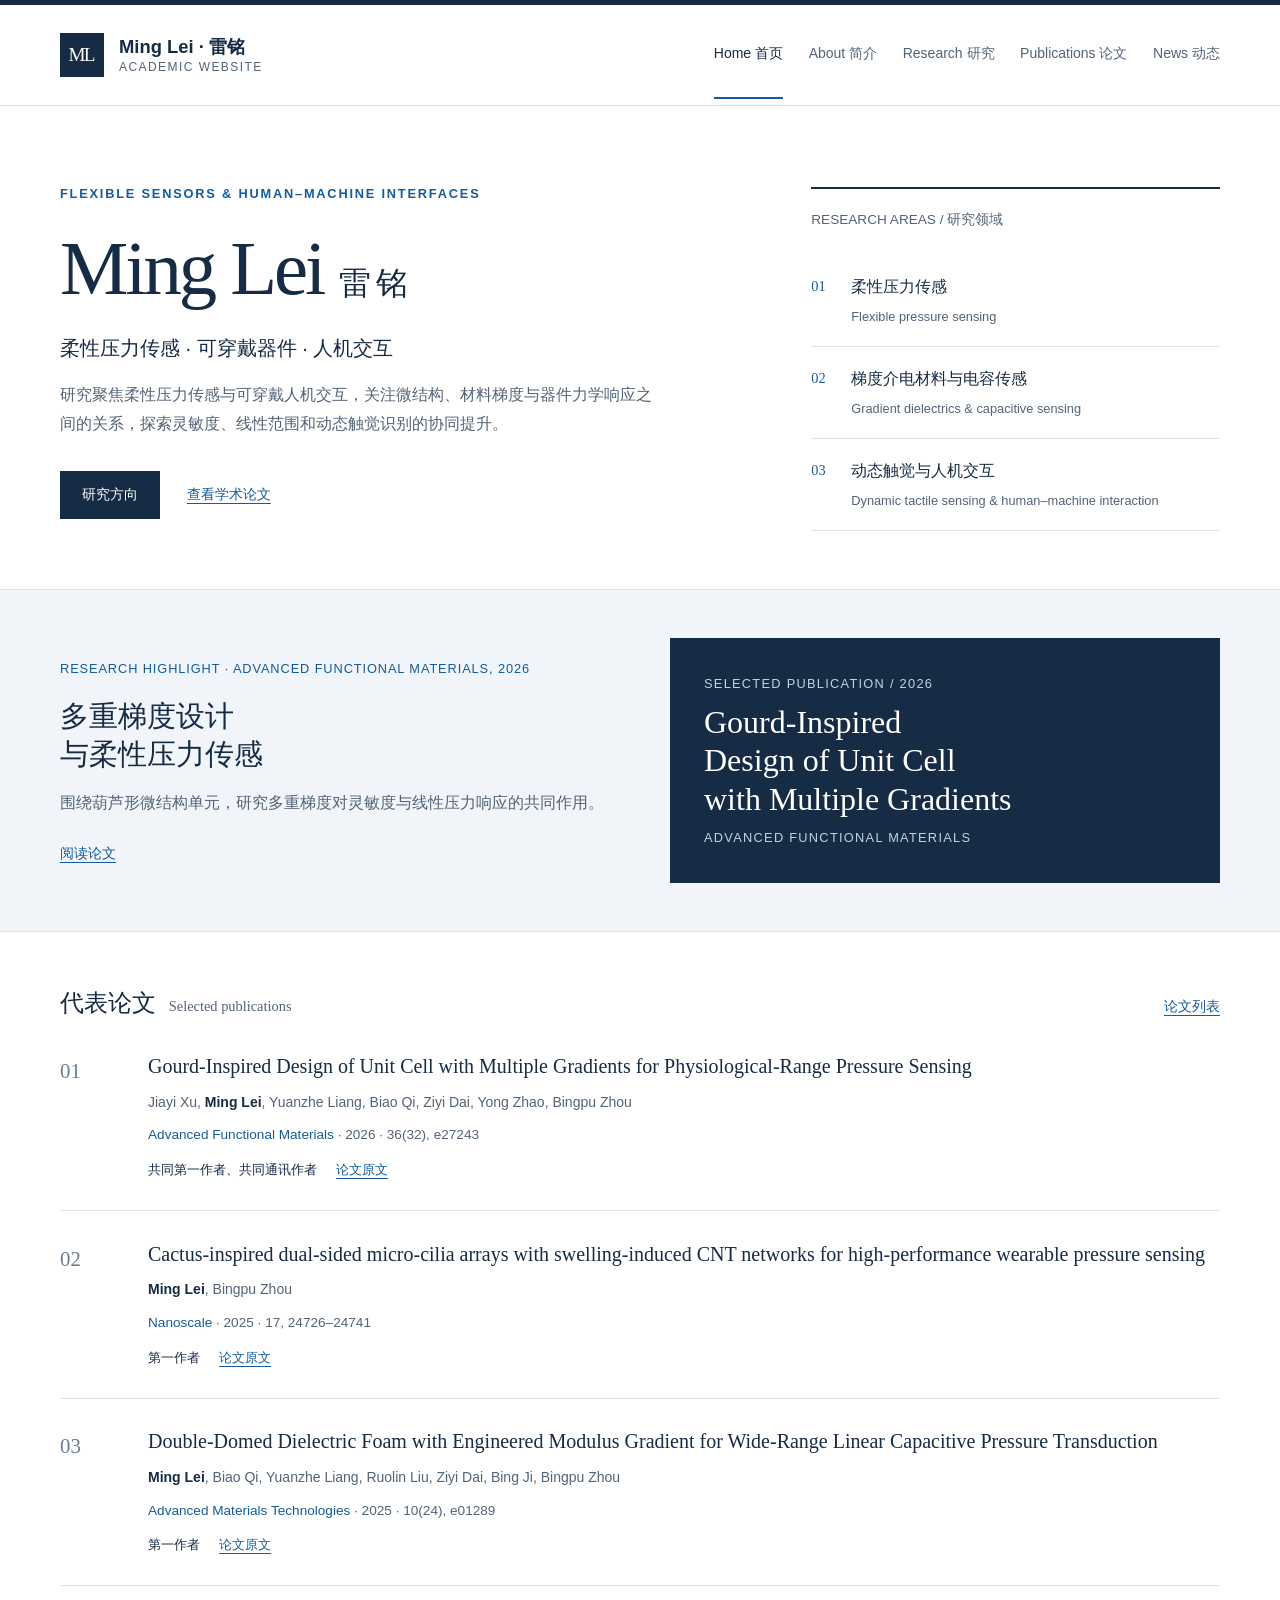
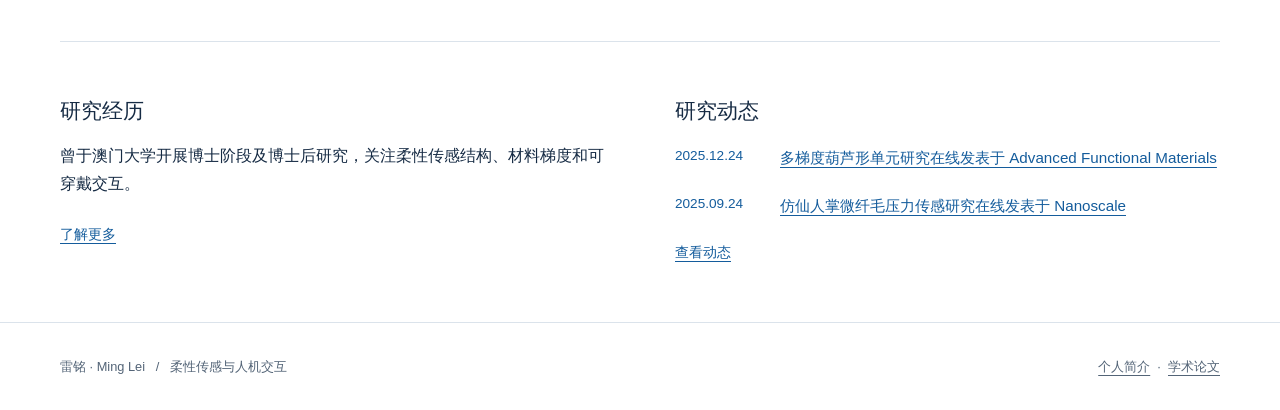
==== commit 8acd9e45: "Add files via upload" ====
--- a/index.html
+++ b/index.html
@@ -6,7 +6,14 @@
 <meta name="author" content="Ming Lei">
 <meta name="theme-color" content="#162b44">
 <link rel="icon" type="image/svg+xml" href="data:image/svg+xml,%3Csvg%20xmlns%3D%22http%3A%2F%2Fwww.w3.org%2F2000%2Fsvg%22%20viewBox%3D%220%200%2064%2064%22%3E%3Crect%20width%3D%2264%22%20height%3D%2264%22%20rx%3D%226%22%20fill%3D%22%23162b44%22%2F%3E%3Ctext%20x%3D%2232%22%20y%3D%2243%22%20text-anchor%3D%22middle%22%20font-family%3D%22Georgia%2Cserif%22%20font-size%3D%2234%22%20fill%3D%22white%22%3EM%3C%2Ftext%3E%3C%2Fsvg%3E">
-<link rel="stylesheet" href="assets/style.css"><script src="assets/main.js" defer></script>
+<style>@charset "UTF-8";
+:root{--ink:#162b44;--muted:#536477;--blue:#145c9c;--line:#dbe3eb;--wash:#f1f5f9;--white:#fff;--serif:Georgia,'Times New Roman','Noto Serif CJK SC',serif;--sans:-apple-system,BlinkMacSystemFont,'Segoe UI','PingFang SC','Microsoft YaHei',sans-serif}
+*{box-sizing:border-box}html{scroll-behavior:smooth;scroll-padding-top:2rem}body{margin:0;background:var(--white);color:var(--ink);font:1rem/1.8 var(--sans);-webkit-font-smoothing:antialiased}a{color:var(--blue);text-underline-offset:4px}a:hover{color:#092f55}a:focus-visible,button:focus-visible{outline:3px solid #ce7e1b;outline-offset:5px}img{display:block;max-width:100%;height:auto}button{font:inherit}h1,h2,h3,p{margin-top:0}h1,h2,h3{line-height:1.3}p{margin-bottom:1.3rem}.wrap{width:min(1160px,calc(100% - 80px));margin-inline:auto}.skip{position:absolute;top:-100px;left:1rem;padding:.5rem 1rem;background:white;z-index:99}.skip:focus{top:1rem}.masthead{border-top:5px solid var(--ink);border-bottom:1px solid var(--line)}.header-inner{display:flex;align-items:center;justify-content:space-between;gap:2rem;min-height:100px}.brand{text-decoration:none;color:var(--ink);display:flex;align-items:center;gap:15px;flex-shrink:0}.brand-mark{display:grid;place-items:center;width:44px;height:44px;background:var(--ink);color:white;font-family:var(--serif);font-size:1.2rem;letter-spacing:-2px;padding-right:2px}.brand-name{font-size:1.15rem;font-weight:650;line-height:1.4}.brand-name small{display:block;font-size:.75rem;letter-spacing:.12em;color:var(--muted);font-weight:400}.nav{display:flex;align-items:center;gap:1.6rem}.nav a{text-decoration:none;color:var(--muted);font-size:.875rem;padding:1.9rem 0;border-bottom:2px solid transparent;white-space:nowrap}.nav a[aria-current=page]{color:var(--ink);border-color:var(--blue)}.nav a:hover{color:var(--blue)}.nav-toggle{display:none;border:1px solid var(--line);background:white;color:var(--ink);padding:.4rem .8rem}.eyebrow{font-size:.8rem;letter-spacing:.14em;font-weight:600;text-transform:uppercase;color:var(--blue);margin-bottom:1.5rem}.hero{padding:76px 0 58px;display:grid;grid-template-columns:1.25fr .75fr;gap:70px;align-items:start}.hero h1{font:normal clamp(3.2rem,6vw,5rem)/1.05 var(--serif);letter-spacing:-.04em;margin-bottom:1.4rem}.hero h1 span{font-family:var(--sans);font-size:2rem;letter-spacing:.14em;margin-left:1rem;white-space:nowrap}.hero .lead{font-size:1.25rem;line-height:1.65;font-weight:500;margin-bottom:1rem;max-width:34rem}.hero .intro{color:var(--muted);max-width:37rem}.actions{display:flex;flex-wrap:wrap;align-items:center;gap:1.7rem;margin-top:2rem}.button{display:inline-flex;align-items:center;justify-content:center;background:var(--ink);color:white;text-decoration:none;padding:.65rem 1.3rem;font-size:.9rem;border:1px solid var(--ink)}.button:hover{background:var(--blue);color:white}.text-link{font-size:.9rem}.research-index{border-top:2px solid var(--ink);padding-top:1.2rem;margin-top:5px}.research-index>p{font-size:.85rem;color:var(--muted);margin-bottom:1.4rem}.research-index a{display:grid;grid-template-columns:30px 1fr;gap:10px;padding:1.1rem 0;border-bottom:1px solid var(--line);text-decoration:none;color:var(--ink)}.research-index .no{font:normal .9rem var(--serif);color:var(--blue);padding-top:5px}.research-index strong{font-size:1rem;font-weight:500}.research-index small{display:block;font-size:.8rem;color:var(--muted);margin-top:4px}.section{padding:55px 0;border-top:1px solid var(--line)}.section-heading{display:flex;justify-content:space-between;align-items:baseline;gap:1rem;margin-bottom:2rem}.section-heading h2{font-size:1.5rem;font-weight:500;margin:0}.section-heading h2 small{font:normal .9rem var(--serif);color:var(--muted);margin-left:.8rem}.featured{background:var(--wash);border-top:1px solid var(--line);border-bottom:1px solid var(--line)}.featured-inner{display:grid;grid-template-columns:1fr 1fr;gap:60px;align-items:center;padding-block:48px}.feature-label{font-size:.8rem;color:var(--blue);letter-spacing:.07em}.featured h2{font-size:1.8rem;font-weight:500;margin:1rem 0}.featured p{color:var(--muted)}.feature-figure{margin:0;background:white;border:1px solid var(--line);padding:24px}.feature-figure img{width:100%;max-height:300px;object-fit:contain}.feature-figure figcaption{border-top:1px solid var(--line);margin-top:16px;padding-top:12px;font-size:.75rem;color:var(--muted);line-height:1.6}.feature-type{min-height:245px;display:flex;flex-direction:column;justify-content:space-between;background:var(--ink);color:white;padding:34px}.feature-type strong{font:normal 2rem/1.2 var(--serif)}.feature-type span{font-size:.8rem;letter-spacing:.1em;color:#c1d2e3}.pub-list{list-style:none;padding:0;margin:0}.pub-item{padding:1.8rem 0;border-bottom:1px solid var(--line);display:grid;grid-template-columns:68px 1fr;gap:20px}.pub-item:first-child{padding-top:0}.pub-number{font-family:var(--serif);font-size:1.3rem;color:#687e93}.pub-title{font-family:var(--serif);font-size:1.25rem;line-height:1.45;font-weight:500;margin:0 0 .6rem}.pub-title a{color:var(--ink);text-decoration:none}.pub-title a:hover{text-decoration:underline;color:var(--blue)}.authors{font-size:.875rem;color:var(--muted);line-height:1.7;margin-bottom:.55rem}.authors strong{color:var(--ink);font-weight:650}.pub-meta{font-size:.85rem;margin:0;color:var(--muted)}.pub-meta em{color:var(--blue);font-style:normal;font-weight:500}.pub-links{margin-top:.65rem;display:flex;gap:1.2rem;font-size:.8rem}.home-bottom{display:grid;grid-template-columns:1fr 1fr;gap:70px}.home-bottom h2{font-weight:500;font-size:1.3rem}.news-row{display:grid;grid-template-columns:90px 1fr;gap:15px;margin-top:1.25rem}.news-row time{font-size:.85rem;color:var(--blue);font-variant-numeric:tabular-nums}.news-row p{font-size:.95rem;margin:0;color:var(--muted)}.page-heading{padding:60px 0 38px;border-bottom:1px solid var(--line);margin-bottom:48px}.page-heading .eyebrow{margin-bottom:12px}.page-heading h1{font:normal clamp(2.5rem,5vw,3.7rem)/1.2 var(--serif);margin:0}.page-heading h1 span{font-family:var(--sans);font-size:1.4rem;letter-spacing:.05em;margin-left:1rem}.page-heading p{color:var(--muted);margin:1.1rem 0 0;max-width:48rem}.page-body{padding-bottom:70px;min-height:420px}.about-layout{display:grid;grid-template-columns:230px 1fr;gap:70px}.profile-block{padding:30px;background:var(--wash);border-top:3px solid var(--blue);align-self:start}.profile-block .initials{font:normal 4.3rem/1.1 var(--serif);letter-spacing:-.08em;margin-bottom:1.3rem}.profile-block h2{font-size:1.25rem;font-weight:500;margin-bottom:.2rem}.profile-block p{font-size:.85rem;color:var(--muted);margin-bottom:.5rem}.prose{max-width:750px}.prose h2{font-size:1.35rem;font-weight:500;margin:2.8rem 0 1.2rem}.prose h2:first-child{margin-top:0}.prose p{color:var(--muted)}.timeline-entry{display:grid;grid-template-columns:160px 1fr;gap:25px;padding:1.35rem 0;border-top:1px solid var(--line)}.timeline-entry time{color:var(--blue);font-size:.85rem}.timeline-entry h3{font-size:1.05rem;font-weight:500;margin-bottom:.4rem}.timeline-entry p{font-size:.9rem;margin:0}.source-note{font-size:.8rem;color:var(--muted);margin-top:1rem}.research-block{display:grid;grid-template-columns:100px 1fr;gap:20px;padding:2.5rem 0;border-bottom:1px solid var(--line)}.research-block:first-child{padding-top:0}.research-num{font:normal 2.5rem var(--serif);color:#8398ac}.research-block h2{font-size:1.6rem;font-weight:500;margin-bottom:.5rem}.research-block .en{font:normal 1.1rem var(--serif);color:var(--blue);margin-bottom:1.3rem}.research-block p{color:var(--muted);max-width:48rem}.keywords{display:flex;flex-wrap:wrap;gap:.65rem;margin:1.3rem 0}.keywords span{font-size:.8rem;padding:.2rem .65rem;background:var(--wash);color:var(--muted)}.related{border-left:2px solid var(--line);padding-left:1rem;margin-top:1.5rem;font-size:.9rem}.years{display:flex;gap:1.5rem;flex-wrap:wrap;margin-bottom:2.5rem;font-size:.9rem}.year-group{display:grid;grid-template-columns:105px 1fr;gap:25px;margin-bottom:3rem}.year-group>h2{font:normal 2rem var(--serif);color:var(--blue);margin:0}.year-group .pub-item{grid-template-columns:45px 1fr}.news-article{display:grid;grid-template-columns:150px 1fr;gap:30px;padding:2rem 0;border-bottom:1px solid var(--line)}.news-article:first-child{padding-top:0}.news-article time{color:var(--blue);font-size:.9rem}.news-article h2{font-size:1.4rem;font-weight:500;margin-bottom:1rem}.news-article p{color:var(--muted);max-width:48rem}.footer{border-top:1px solid var(--line);padding:32px 0;color:var(--muted);font-size:.8rem}.footer-inner{display:flex;justify-content:space-between;align-items:center;gap:1rem}.footer p{margin:0}.footer a{color:var(--muted)}.not-found{padding:80px 0;min-height:60vh}.not-found h1{font:normal 5rem var(--serif)}
+@media(min-width:1450px){.hero{padding-block:90px 70px}}
+@media(max-width:1000px){.wrap{width:calc(100% - 48px)}.header-inner{gap:1rem}.nav{gap:1rem}.nav a{font-size:.8rem}.hero{gap:35px}.hero h1 span{display:block;margin:1rem 0 0}.featured-inner{gap:32px}.about-layout{gap:40px}.home-bottom{gap:40px}}
+@media(max-width:720px){.wrap{width:calc(100% - 36px)}.header-inner{min-height:85px;flex-wrap:wrap;gap:0;padding-block:16px}.brand-mark{width:38px;height:38px}.brand-name{font-size:1.05rem}.nav-toggle{display:block}.nav{width:100%;flex-wrap:wrap;gap:0 1.1rem;padding-top:10px}.nav a{padding:.6rem 0;font-size:.875rem}.js .nav{display:none}.js .nav.is-open{display:flex}.hero{grid-template-columns:1fr;padding:44px 0 38px;gap:38px}.hero h1{font-size:3.6rem}.hero h1 span{display:inline;font-size:1.6rem;margin:0 0 0 .75rem}.hero .lead{font-size:1.1rem}.eyebrow{font-size:.75rem}.research-index{margin:0}.research-index a{padding:.9rem 0}.featured-inner{grid-template-columns:1fr;gap:25px;padding-block:32px}.featured h2{font-size:1.5rem}.section{padding:38px 0}.section-heading{align-items:flex-start}.section-heading h2{font-size:1.25rem}.section-heading h2 small{display:block;margin:.4rem 0 0}.home-bottom{grid-template-columns:1fr;gap:34px}.pub-item{grid-template-columns:36px 1fr;gap:12px}.pub-title{font-size:1.15rem}.pub-number{font-size:1.1rem}.page-heading{padding:40px 0 28px;margin-bottom:32px}.page-heading h1 span{display:block;margin:.7rem 0 0;font-size:1.3rem}.about-layout{grid-template-columns:1fr;gap:32px}.profile-block{padding:24px}.profile-block .initials{font-size:3.3rem;float:right}.timeline-entry{grid-template-columns:1fr;gap:.5rem}.research-block{grid-template-columns:45px 1fr;gap:12px}.research-num{font-size:1.6rem}.research-block h2{font-size:1.3rem}.year-group{grid-template-columns:1fr;gap:25px}.year-group .pub-item{grid-template-columns:30px 1fr;gap:12px}.news-article{grid-template-columns:1fr;gap:12px}.news-article h2{font-size:1.2rem}.footer-inner{display:block}.footer p+p{margin-top:.6rem}.page-body{padding-bottom:42px}}
+@media(prefers-reduced-motion:reduce){html{scroll-behavior:auto}*{transition:none!important}}
+</style>
 </head><body>
 <a class="skip" href="#main">跳转到主要内容</a>
 <header class="masthead"><div class="wrap header-inner">
@@ -34,4 +41,18 @@
 </article></li></ol></section>
 <section class="wrap section home-bottom"><div><h2>研究经历</h2><p>曾于澳门大学开展博士阶段及博士后研究，关注柔性传感结构、材料梯度和可穿戴交互。</p><a class="text-link" href="about.html">了解更多</a></div><div><h2>研究动态</h2><div class="news-row"><time datetime="2025-12-24">2025.12.24</time><p><a href="news.html#gourd-2026">多梯度葫芦形单元研究在线发表于 Advanced Functional Materials</a></p></div><div class="news-row"><time datetime="2025-09-24">2025.09.24</time><p><a href="news.html#cactus-2025">仿仙人掌微纤毛压力传感研究在线发表于 Nanoscale</a></p></div><p style="margin:1.2rem 0 0"><a class="text-link" href="news.html">查看动态</a></p></div></section></main>
 <footer class="footer"><div class="wrap footer-inner"><p>雷铭 · Ming Lei &nbsp; / &nbsp; 柔性传感与人机交互</p><p><a href="about.html">个人简介</a> &nbsp;·&nbsp; <a href="publications.html">学术论文</a></p></div></footer>
-</body></html>+<script>document.documentElement.classList.add('js');
+const toggle = document.querySelector('.nav-toggle');
+const nav = document.querySelector('#site-nav');
+if (toggle && nav) {
+  const close = () => {nav.classList.remove('is-open'); toggle.setAttribute('aria-expanded', 'false'); toggle.textContent = '菜单';};
+  toggle.addEventListener('click', () => {
+    const open = toggle.getAttribute('aria-expanded') !== 'true';
+    toggle.setAttribute('aria-expanded', String(open));
+    nav.classList.toggle('is-open', open);
+    toggle.textContent = open ? '收起' : '菜单';
+  });
+  document.addEventListener('keydown', e => {if (e.key === 'Escape' && nav.classList.contains('is-open')) {close(); toggle.focus();}});
+  nav.addEventListener('click', e => {if (e.target.closest('a')) close();});
+}
+</script></body></html>
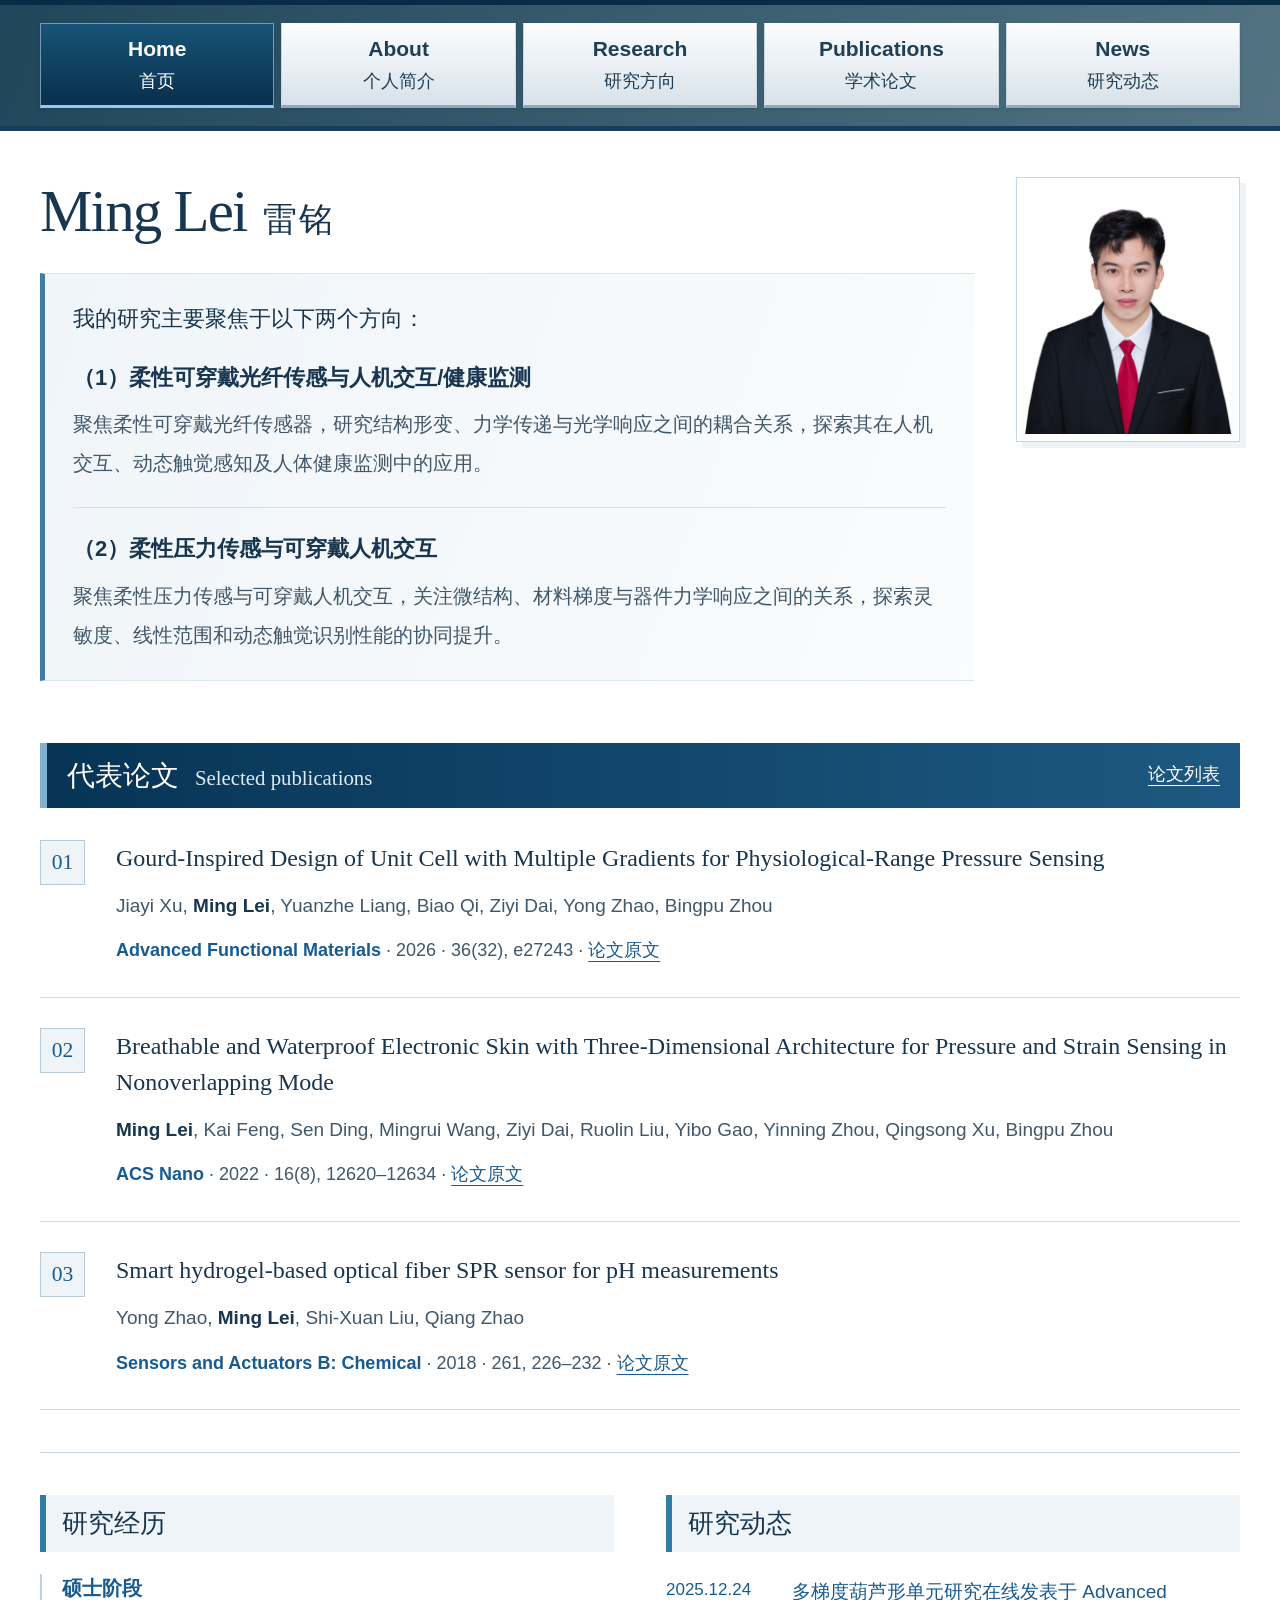
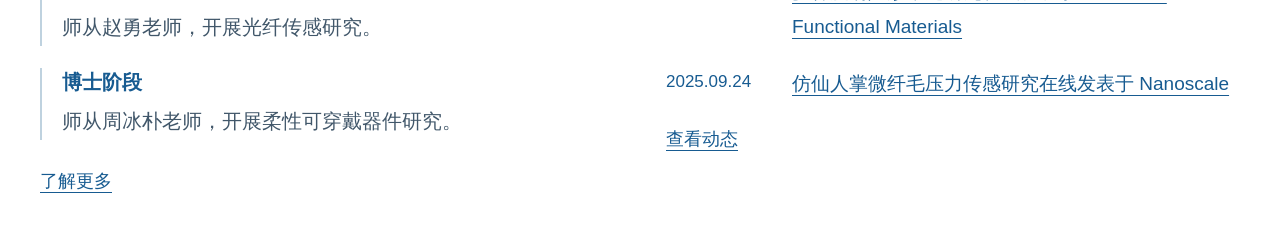
==== commit 5a37e42a: "Add files via upload" ====
--- a/index.html
+++ b/index.html
@@ -2,45 +2,82 @@
 <html lang="zh-CN"><head>
 <meta charset="utf-8"><meta name="viewport" content="width=device-width,initial-scale=1">
 <title>个人学术主页 · 雷铭 Ming Lei</title>
-<meta name="description" content="研究聚焦柔性压力传感与可穿戴人机交互，关注微结构、材料梯度与器件力学响应之间的关系，探索灵敏度、线性范围和动态触觉识别的协同提升。">
+<meta name="description" content="雷铭个人学术主页：柔性可穿戴光纤传感器及人机交互；柔性压力传感器及智能触觉感知。">
 <meta name="author" content="Ming Lei">
 <meta name="theme-color" content="#162b44">
 <link rel="icon" type="image/svg+xml" href="data:image/svg+xml,%3Csvg%20xmlns%3D%22http%3A%2F%2Fwww.w3.org%2F2000%2Fsvg%22%20viewBox%3D%220%200%2064%2064%22%3E%3Crect%20width%3D%2264%22%20height%3D%2264%22%20rx%3D%226%22%20fill%3D%22%23162b44%22%2F%3E%3Ctext%20x%3D%2232%22%20y%3D%2243%22%20text-anchor%3D%22middle%22%20font-family%3D%22Georgia%2Cserif%22%20font-size%3D%2234%22%20fill%3D%22white%22%3EM%3C%2Ftext%3E%3C%2Fsvg%3E">
 <style>@charset "UTF-8";
-:root{--ink:#162b44;--muted:#536477;--blue:#145c9c;--line:#dbe3eb;--wash:#f1f5f9;--white:#fff;--serif:Georgia,'Times New Roman','Noto Serif CJK SC',serif;--sans:-apple-system,BlinkMacSystemFont,'Segoe UI','PingFang SC','Microsoft YaHei',sans-serif}
-*{box-sizing:border-box}html{scroll-behavior:smooth;scroll-padding-top:2rem}body{margin:0;background:var(--white);color:var(--ink);font:1rem/1.8 var(--sans);-webkit-font-smoothing:antialiased}a{color:var(--blue);text-underline-offset:4px}a:hover{color:#092f55}a:focus-visible,button:focus-visible{outline:3px solid #ce7e1b;outline-offset:5px}img{display:block;max-width:100%;height:auto}button{font:inherit}h1,h2,h3,p{margin-top:0}h1,h2,h3{line-height:1.3}p{margin-bottom:1.3rem}.wrap{width:min(1160px,calc(100% - 80px));margin-inline:auto}.skip{position:absolute;top:-100px;left:1rem;padding:.5rem 1rem;background:white;z-index:99}.skip:focus{top:1rem}.masthead{border-top:5px solid var(--ink);border-bottom:1px solid var(--line)}.header-inner{display:flex;align-items:center;justify-content:space-between;gap:2rem;min-height:100px}.brand{text-decoration:none;color:var(--ink);display:flex;align-items:center;gap:15px;flex-shrink:0}.brand-mark{display:grid;place-items:center;width:44px;height:44px;background:var(--ink);color:white;font-family:var(--serif);font-size:1.2rem;letter-spacing:-2px;padding-right:2px}.brand-name{font-size:1.15rem;font-weight:650;line-height:1.4}.brand-name small{display:block;font-size:.75rem;letter-spacing:.12em;color:var(--muted);font-weight:400}.nav{display:flex;align-items:center;gap:1.6rem}.nav a{text-decoration:none;color:var(--muted);font-size:.875rem;padding:1.9rem 0;border-bottom:2px solid transparent;white-space:nowrap}.nav a[aria-current=page]{color:var(--ink);border-color:var(--blue)}.nav a:hover{color:var(--blue)}.nav-toggle{display:none;border:1px solid var(--line);background:white;color:var(--ink);padding:.4rem .8rem}.eyebrow{font-size:.8rem;letter-spacing:.14em;font-weight:600;text-transform:uppercase;color:var(--blue);margin-bottom:1.5rem}.hero{padding:76px 0 58px;display:grid;grid-template-columns:1.25fr .75fr;gap:70px;align-items:start}.hero h1{font:normal clamp(3.2rem,6vw,5rem)/1.05 var(--serif);letter-spacing:-.04em;margin-bottom:1.4rem}.hero h1 span{font-family:var(--sans);font-size:2rem;letter-spacing:.14em;margin-left:1rem;white-space:nowrap}.hero .lead{font-size:1.25rem;line-height:1.65;font-weight:500;margin-bottom:1rem;max-width:34rem}.hero .intro{color:var(--muted);max-width:37rem}.actions{display:flex;flex-wrap:wrap;align-items:center;gap:1.7rem;margin-top:2rem}.button{display:inline-flex;align-items:center;justify-content:center;background:var(--ink);color:white;text-decoration:none;padding:.65rem 1.3rem;font-size:.9rem;border:1px solid var(--ink)}.button:hover{background:var(--blue);color:white}.text-link{font-size:.9rem}.research-index{border-top:2px solid var(--ink);padding-top:1.2rem;margin-top:5px}.research-index>p{font-size:.85rem;color:var(--muted);margin-bottom:1.4rem}.research-index a{display:grid;grid-template-columns:30px 1fr;gap:10px;padding:1.1rem 0;border-bottom:1px solid var(--line);text-decoration:none;color:var(--ink)}.research-index .no{font:normal .9rem var(--serif);color:var(--blue);padding-top:5px}.research-index strong{font-size:1rem;font-weight:500}.research-index small{display:block;font-size:.8rem;color:var(--muted);margin-top:4px}.section{padding:55px 0;border-top:1px solid var(--line)}.section-heading{display:flex;justify-content:space-between;align-items:baseline;gap:1rem;margin-bottom:2rem}.section-heading h2{font-size:1.5rem;font-weight:500;margin:0}.section-heading h2 small{font:normal .9rem var(--serif);color:var(--muted);margin-left:.8rem}.featured{background:var(--wash);border-top:1px solid var(--line);border-bottom:1px solid var(--line)}.featured-inner{display:grid;grid-template-columns:1fr 1fr;gap:60px;align-items:center;padding-block:48px}.feature-label{font-size:.8rem;color:var(--blue);letter-spacing:.07em}.featured h2{font-size:1.8rem;font-weight:500;margin:1rem 0}.featured p{color:var(--muted)}.feature-figure{margin:0;background:white;border:1px solid var(--line);padding:24px}.feature-figure img{width:100%;max-height:300px;object-fit:contain}.feature-figure figcaption{border-top:1px solid var(--line);margin-top:16px;padding-top:12px;font-size:.75rem;color:var(--muted);line-height:1.6}.feature-type{min-height:245px;display:flex;flex-direction:column;justify-content:space-between;background:var(--ink);color:white;padding:34px}.feature-type strong{font:normal 2rem/1.2 var(--serif)}.feature-type span{font-size:.8rem;letter-spacing:.1em;color:#c1d2e3}.pub-list{list-style:none;padding:0;margin:0}.pub-item{padding:1.8rem 0;border-bottom:1px solid var(--line);display:grid;grid-template-columns:68px 1fr;gap:20px}.pub-item:first-child{padding-top:0}.pub-number{font-family:var(--serif);font-size:1.3rem;color:#687e93}.pub-title{font-family:var(--serif);font-size:1.25rem;line-height:1.45;font-weight:500;margin:0 0 .6rem}.pub-title a{color:var(--ink);text-decoration:none}.pub-title a:hover{text-decoration:underline;color:var(--blue)}.authors{font-size:.875rem;color:var(--muted);line-height:1.7;margin-bottom:.55rem}.authors strong{color:var(--ink);font-weight:650}.pub-meta{font-size:.85rem;margin:0;color:var(--muted)}.pub-meta em{color:var(--blue);font-style:normal;font-weight:500}.pub-links{margin-top:.65rem;display:flex;gap:1.2rem;font-size:.8rem}.home-bottom{display:grid;grid-template-columns:1fr 1fr;gap:70px}.home-bottom h2{font-weight:500;font-size:1.3rem}.news-row{display:grid;grid-template-columns:90px 1fr;gap:15px;margin-top:1.25rem}.news-row time{font-size:.85rem;color:var(--blue);font-variant-numeric:tabular-nums}.news-row p{font-size:.95rem;margin:0;color:var(--muted)}.page-heading{padding:60px 0 38px;border-bottom:1px solid var(--line);margin-bottom:48px}.page-heading .eyebrow{margin-bottom:12px}.page-heading h1{font:normal clamp(2.5rem,5vw,3.7rem)/1.2 var(--serif);margin:0}.page-heading h1 span{font-family:var(--sans);font-size:1.4rem;letter-spacing:.05em;margin-left:1rem}.page-heading p{color:var(--muted);margin:1.1rem 0 0;max-width:48rem}.page-body{padding-bottom:70px;min-height:420px}.about-layout{display:grid;grid-template-columns:230px 1fr;gap:70px}.profile-block{padding:30px;background:var(--wash);border-top:3px solid var(--blue);align-self:start}.profile-block .initials{font:normal 4.3rem/1.1 var(--serif);letter-spacing:-.08em;margin-bottom:1.3rem}.profile-block h2{font-size:1.25rem;font-weight:500;margin-bottom:.2rem}.profile-block p{font-size:.85rem;color:var(--muted);margin-bottom:.5rem}.prose{max-width:750px}.prose h2{font-size:1.35rem;font-weight:500;margin:2.8rem 0 1.2rem}.prose h2:first-child{margin-top:0}.prose p{color:var(--muted)}.timeline-entry{display:grid;grid-template-columns:160px 1fr;gap:25px;padding:1.35rem 0;border-top:1px solid var(--line)}.timeline-entry time{color:var(--blue);font-size:.85rem}.timeline-entry h3{font-size:1.05rem;font-weight:500;margin-bottom:.4rem}.timeline-entry p{font-size:.9rem;margin:0}.source-note{font-size:.8rem;color:var(--muted);margin-top:1rem}.research-block{display:grid;grid-template-columns:100px 1fr;gap:20px;padding:2.5rem 0;border-bottom:1px solid var(--line)}.research-block:first-child{padding-top:0}.research-num{font:normal 2.5rem var(--serif);color:#8398ac}.research-block h2{font-size:1.6rem;font-weight:500;margin-bottom:.5rem}.research-block .en{font:normal 1.1rem var(--serif);color:var(--blue);margin-bottom:1.3rem}.research-block p{color:var(--muted);max-width:48rem}.keywords{display:flex;flex-wrap:wrap;gap:.65rem;margin:1.3rem 0}.keywords span{font-size:.8rem;padding:.2rem .65rem;background:var(--wash);color:var(--muted)}.related{border-left:2px solid var(--line);padding-left:1rem;margin-top:1.5rem;font-size:.9rem}.years{display:flex;gap:1.5rem;flex-wrap:wrap;margin-bottom:2.5rem;font-size:.9rem}.year-group{display:grid;grid-template-columns:105px 1fr;gap:25px;margin-bottom:3rem}.year-group>h2{font:normal 2rem var(--serif);color:var(--blue);margin:0}.year-group .pub-item{grid-template-columns:45px 1fr}.news-article{display:grid;grid-template-columns:150px 1fr;gap:30px;padding:2rem 0;border-bottom:1px solid var(--line)}.news-article:first-child{padding-top:0}.news-article time{color:var(--blue);font-size:.9rem}.news-article h2{font-size:1.4rem;font-weight:500;margin-bottom:1rem}.news-article p{color:var(--muted);max-width:48rem}.footer{border-top:1px solid var(--line);padding:32px 0;color:var(--muted);font-size:.8rem}.footer-inner{display:flex;justify-content:space-between;align-items:center;gap:1rem}.footer p{margin:0}.footer a{color:var(--muted)}.not-found{padding:80px 0;min-height:60vh}.not-found h1{font:normal 5rem var(--serif)}
-@media(min-width:1450px){.hero{padding-block:90px 70px}}
-@media(max-width:1000px){.wrap{width:calc(100% - 48px)}.header-inner{gap:1rem}.nav{gap:1rem}.nav a{font-size:.8rem}.hero{gap:35px}.hero h1 span{display:block;margin:1rem 0 0}.featured-inner{gap:32px}.about-layout{gap:40px}.home-bottom{gap:40px}}
-@media(max-width:720px){.wrap{width:calc(100% - 36px)}.header-inner{min-height:85px;flex-wrap:wrap;gap:0;padding-block:16px}.brand-mark{width:38px;height:38px}.brand-name{font-size:1.05rem}.nav-toggle{display:block}.nav{width:100%;flex-wrap:wrap;gap:0 1.1rem;padding-top:10px}.nav a{padding:.6rem 0;font-size:.875rem}.js .nav{display:none}.js .nav.is-open{display:flex}.hero{grid-template-columns:1fr;padding:44px 0 38px;gap:38px}.hero h1{font-size:3.6rem}.hero h1 span{display:inline;font-size:1.6rem;margin:0 0 0 .75rem}.hero .lead{font-size:1.1rem}.eyebrow{font-size:.75rem}.research-index{margin:0}.research-index a{padding:.9rem 0}.featured-inner{grid-template-columns:1fr;gap:25px;padding-block:32px}.featured h2{font-size:1.5rem}.section{padding:38px 0}.section-heading{align-items:flex-start}.section-heading h2{font-size:1.25rem}.section-heading h2 small{display:block;margin:.4rem 0 0}.home-bottom{grid-template-columns:1fr;gap:34px}.pub-item{grid-template-columns:36px 1fr;gap:12px}.pub-title{font-size:1.15rem}.pub-number{font-size:1.1rem}.page-heading{padding:40px 0 28px;margin-bottom:32px}.page-heading h1 span{display:block;margin:.7rem 0 0;font-size:1.3rem}.about-layout{grid-template-columns:1fr;gap:32px}.profile-block{padding:24px}.profile-block .initials{font-size:3.3rem;float:right}.timeline-entry{grid-template-columns:1fr;gap:.5rem}.research-block{grid-template-columns:45px 1fr;gap:12px}.research-num{font-size:1.6rem}.research-block h2{font-size:1.3rem}.year-group{grid-template-columns:1fr;gap:25px}.year-group .pub-item{grid-template-columns:30px 1fr;gap:12px}.news-article{grid-template-columns:1fr;gap:12px}.news-article h2{font-size:1.2rem}.footer-inner{display:block}.footer p+p{margin-top:.6rem}.page-body{padding-bottom:42px}}
+:root{--ink:#18364f;--muted:#41576a;--blue:#175b91;--deep:#073455;--line:#cbd7e1;--wash:#eef4f8;--white:#fff;--serif:Georgia,'Times New Roman','Noto Serif CJK SC',serif;--sans:-apple-system,BlinkMacSystemFont,'Segoe UI','PingFang SC','Microsoft YaHei',sans-serif}
+*{box-sizing:border-box}html{font-size:100%;scroll-behavior:smooth;scroll-padding-top:2rem}body{margin:0;color:var(--ink);background:white;font:1.25rem/1.85 var(--sans);-webkit-font-smoothing:antialiased}a{color:var(--blue);text-underline-offset:5px}a:hover{color:#092e4b}a:focus-visible,button:focus-visible{outline:3px solid #ce891b;outline-offset:5px}img{display:block;max-width:100%;height:auto}button{font:inherit}h1,h2,h3,p{margin-top:0}h1,h2,h3{line-height:1.4}p{margin-bottom:1.35rem}.wrap{width:min(1200px,calc(100% - 72px));margin-inline:auto}.skip{position:absolute;top:-120px;left:1rem;padding:.5rem 1rem;background:white;z-index:99}.skip:focus{top:1rem}
+/* Wide academic masthead with individual navigation blocks. */
+.masthead{border-top:5px solid #082b46;border-bottom:5px solid #173e58;background:linear-gradient(110deg,#20465b 0%,#406475 66%,#537382 100%);color:white}.header-inner{position:relative;display:grid;grid-template-columns:minmax(0,1fr) auto;gap:24px 32px;padding-block:28px 22px}.brand{display:inline-flex;align-items:center;gap:22px;color:white;text-decoration:none;width:fit-content;min-width:0}.brand:hover{color:white}.brand-mark{width:78px;height:78px;display:grid;place-items:center;flex:0 0 auto;border:1px solid #c4d8e3;outline:1px solid #7996a8;outline-offset:5px;background:#183c52;font:normal 2rem var(--serif);letter-spacing:-3px;padding-right:3px}.brand-name{font:600 2.125rem/1.3 var(--serif);letter-spacing:.01em}.brand-subtitle{display:block;margin-top:.55rem;color:#edf4f8;font:normal 1.1875rem/1.6 var(--sans);letter-spacing:.04em}.header-decoration{width:160px;align-self:center;display:grid;justify-items:end;gap:12px;padding:5px}.header-decoration span{height:2px;background:#b8cbd8;opacity:.7}.header-decoration span:nth-child(1){width:75%}.header-decoration span:nth-child(2){width:100%}.header-decoration span:nth-child(3){width:50%}
+.nav{grid-column:1/-1;display:grid;grid-template-columns:repeat(5,minmax(0,1fr));gap:7px}.nav a{display:flex;flex-direction:column;flex-wrap:wrap;gap:.2rem .7rem;align-items:center;justify-content:center;min-height:67px;padding:10px 12px;border:1px solid #c9d7e1;border-top-color:white;border-bottom:3px solid #93a8b8;background:linear-gradient(#fcfdfe,#d8e2ea);color:#203f56;text-align:center;text-decoration:none;box-shadow:0 2px 4px #102a3c25;transition:background .15s ease,color .15s ease}.nav-en{font:600 1.3125rem/1.45 var(--sans)}.nav-zh{font-size:1.125rem;line-height:1.5}.nav a[aria-current=page]{background:linear-gradient(#175477,#092f4c);color:white;border-color:#729bb5;border-bottom-color:#93c9eb}.nav a:hover{background:#c8dce9;color:#123b57}.nav a[aria-current=page]:hover{background:#164d71;color:white}.nav-toggle{display:none;color:white;border:1px solid #b8ccd9;background:#163c53;padding:.4rem .8rem}
+/* Home and research features. */
+.eyebrow{font-size:1rem;line-height:1.65;letter-spacing:.055em;font-weight:600;color:var(--blue);margin-bottom:1.35rem}.hero{display:grid;grid-template-columns:minmax(0,1.25fr) minmax(0,.85fr);gap:48px;align-items:start;padding:50px 0 44px}.hero h1{font:normal clamp(3rem,4.6vw,4rem)/1.2 var(--serif);letter-spacing:-.03em;margin-bottom:1.3rem}.hero h1 span{font:500 2.1rem/1.4 var(--sans);letter-spacing:.08em;margin-left:1rem;white-space:nowrap}.hero .lead{font-size:1.5rem;line-height:1.7;font-weight:500;margin-bottom:1rem}.hero .intro{color:var(--muted);max-width:39rem}.actions{display:flex;flex-wrap:wrap;align-items:center;gap:1.7rem;margin-top:1.5rem}.button{display:inline-flex;align-items:center;justify-content:center;background:linear-gradient(#286b9b,#154a72);border:1px solid #123d5e;color:white;text-decoration:none;padding:.55rem 1.4rem;font-size:1.1875rem;box-shadow:0 2px 3px #18364f18}.button:hover{background:#123c5c;color:white}.text-link{font-size:1.125rem}
+.research-index{border:1px solid #b8cbd9;background:var(--wash);box-shadow:5px 5px 0 #e4ecf2}.research-index>p{background:var(--deep);color:white;padding:12px 18px;font-size:1rem;letter-spacing:.04em;margin:0}.research-index a{display:grid;grid-template-columns:42px minmax(0,1fr);gap:14px;padding:20px 18px;border-bottom:1px solid var(--line);text-decoration:none;color:var(--ink)}.research-index a:last-child{border-bottom:0}.research-index a:hover{background:#e0edf6}.research-index .no{display:grid;place-items:center;align-self:start;height:40px;background:white;border:1px solid #b8c9d6;color:var(--blue);font:normal 1.2rem var(--serif)}.research-index strong{font-size:1.25rem;line-height:1.6;font-weight:600}.research-index small{display:block;font-size:1.0625rem;line-height:1.6;color:var(--muted);margin-top:5px}
+.section{padding:42px 0;border-top:1px solid var(--line)}.section-heading{display:flex;justify-content:space-between;align-items:center;gap:1rem;background:linear-gradient(90deg,#073455,#1d5982);border-left:7px solid #81b1cf;color:white;padding:13px 20px;margin-bottom:2rem}.section-heading h2{font-size:1.75rem;font-weight:500;margin:0}.section-heading h2 small{font:normal 1.3rem/1.5 var(--serif);color:#deebf3;margin-left:1rem}.section-heading>a{color:white;white-space:nowrap}
+.featured{position:relative;background:#eef4f8;border-top:1px solid #bdcfdd;border-bottom:1px solid #bdcfdd}.featured::before{content:'';display:block;width:min(1200px,calc(100% - 72px));height:5px;margin-inline:auto;background:linear-gradient(90deg,#154f79 0 22%,#86b1cc 22% 42%,#d7e4ed 42%)}.featured-inner{display:grid;grid-template-columns:minmax(0,1fr) minmax(0,1fr);gap:50px;align-items:center;padding-block:42px}.feature-label{font-size:1rem;color:var(--blue);font-weight:600;letter-spacing:.035em;line-height:1.7}.featured h2{font-size:2.125rem;font-weight:500;margin:1.1rem 0}.featured p{color:var(--muted)}.feature-figure{margin:0;padding:24px;background:white;border:1px solid var(--line);box-shadow:5px 5px 0 #d5e3ee}.feature-figure img{width:100%;max-height:330px;object-fit:contain}.feature-figure figcaption{font-size:1rem;line-height:1.7;color:var(--muted);margin-top:16px;padding-top:12px;border-top:1px solid var(--line)}.feature-type{position:relative;min-height:280px;display:flex;flex-direction:column;gap:25px;justify-content:space-between;background:linear-gradient(125deg,#103d5c,#245b7b);color:white;padding:34px;border:5px solid white;outline:1px solid #c0d1df;box-shadow:7px 7px 0 #dce7ef}.feature-type::after{content:'';position:absolute;top:16px;right:16px;width:38px;height:38px;border-top:2px solid #99bed5;border-right:2px solid #99bed5}.feature-type strong{font:normal 2rem/1.3 var(--serif)}.feature-type span{font-size:1rem;letter-spacing:.04em;color:#e0ebf3}
+.pub-list{list-style:none;padding:0;margin:0}.pub-item{display:grid;grid-template-columns:54px minmax(0,1fr);gap:22px;padding:1.9rem 0;border-bottom:1px solid var(--line)}.pub-item:first-child{padding-top:0}.pub-number{display:grid;place-items:center;align-self:start;width:45px;height:45px;border:1px solid #b8cbd9;background:var(--wash);color:var(--blue);font:normal 1.35rem var(--serif)}.pub-title{font:500 1.5rem/1.5 var(--serif);margin:0 0 .8rem}.pub-title a{color:var(--ink);text-decoration:none}.pub-title a:hover{color:var(--blue);text-decoration:underline}.authors{color:var(--muted);font-size:1.1875rem;line-height:1.8;margin-bottom:.7rem}.authors strong{color:var(--ink);font-weight:650}.pub-meta{font-size:1.125rem;line-height:1.8;color:var(--muted);margin:0}.pub-meta em{color:var(--blue);font-style:normal;font-weight:600}.pub-links{display:flex;flex-wrap:wrap;gap:.7rem 1.5rem;font-size:1.0625rem;margin-top:.75rem}.home-bottom{display:grid;grid-template-columns:minmax(0,1fr) minmax(0,1fr);gap:52px}.home-bottom h2{font-size:1.65rem;font-weight:500;border-left:6px solid #327aa7;background:var(--wash);padding:10px 16px}.news-row{display:grid;grid-template-columns:112px minmax(0,1fr);gap:14px;margin-top:1.35rem}.news-row time{font-size:1.0625rem;color:var(--blue);font-variant-numeric:tabular-nums}.news-row p{font-size:1.1875rem;color:var(--muted);margin:0}
+/* Shared inner-page typography and section ornaments. */
+.page-heading{position:relative;padding:35px 32px;margin:38px 0 42px;background:linear-gradient(100deg,#e7eff5,#f7fafc);border-left:7px solid #19547c;border-bottom:1px solid #c5d6e3}.page-heading::after{content:'';position:absolute;right:20px;top:20px;width:56px;height:18px;border-top:2px solid #b4cbdc;border-bottom:2px solid #b4cbdc}.page-heading .eyebrow{margin-bottom:10px}.page-heading h1{font:normal clamp(2.4rem,4vw,3.2rem)/1.3 var(--serif);margin:0}.page-heading h1 span{font:500 1.75rem/1.5 var(--sans);letter-spacing:.06em;margin-left:1.3rem}.page-heading p{color:var(--muted);margin:1.1rem 0 0;max-width:55rem}.page-body{padding-bottom:60px;min-height:420px}.about-layout{display:grid;grid-template-columns:265px minmax(0,1fr);gap:50px}.profile-block{padding:30px;background:var(--wash);border:1px solid var(--line);border-top:6px solid #2a6b98;align-self:start;box-shadow:5px 5px 0 #e0eaf2}.profile-block .initials{font:normal 4.5rem/1.1 var(--serif);letter-spacing:-.07em;margin-bottom:1.4rem}.profile-block h2{font-size:1.625rem;font-weight:500;margin-bottom:.3rem}.profile-block p{font-size:1.125rem;color:var(--muted);margin-bottom:.65rem}.prose{max-width:850px}.prose h2{font-size:1.6rem;font-weight:500;margin:2.8rem 0 1.4rem;padding:8px 16px;border-left:5px solid #347faa;background:var(--wash)}.prose h2:first-child{margin-top:0}.prose p{color:var(--muted)}.timeline-entry{display:grid;grid-template-columns:190px minmax(0,1fr);gap:24px;padding:1.4rem 0;border-top:1px solid var(--line)}.timeline-entry time{color:var(--blue);font-size:1.0625rem}.timeline-entry h3{font-size:1.25rem;font-weight:500;margin-bottom:.5rem}.timeline-entry p{font-size:1.125rem;margin:0}.source-note{font-size:1rem;color:var(--muted);margin-top:1rem}
+.research-block{display:grid;grid-template-columns:78px minmax(0,1fr);gap:24px;padding:2.7rem 0;border-bottom:1px solid var(--line)}.research-block:first-child{padding-top:0}.research-num{display:grid;place-items:center;align-self:start;width:62px;height:62px;color:white;background:linear-gradient(#3e7b9c,#16496c);box-shadow:4px 4px 0 #dbe7ef;font:normal 2rem var(--serif)}.research-block h2{font-size:1.875rem;font-weight:500;margin-bottom:.5rem}.research-block .en{font:normal 1.4rem/1.6 var(--serif);color:var(--blue);margin-bottom:1.4rem}.research-block p{color:var(--muted);max-width:55rem}.keywords{display:flex;flex-wrap:wrap;gap:.7rem;margin:1.4rem 0}.keywords span{font-size:1.0625rem;padding:.25rem .75rem;background:var(--wash);color:var(--muted);border:1px solid var(--line)}.related{border-left:3px solid #a5c4d9;padding-left:1.2rem;margin-top:1.5rem;font-size:1.125rem;line-height:1.8}.years{display:flex;flex-wrap:wrap;gap:1rem;margin-bottom:2.5rem;font-size:1.1875rem}.years a{padding:5px 24px;border:1px solid #b9ccda;background:var(--wash);text-decoration:none}.years a:hover{background:#dae9f4}.year-group{display:grid;grid-template-columns:110px minmax(0,1fr);gap:25px;margin-bottom:3rem}.year-group>h2{font:normal 2rem/1.4 var(--serif);color:white;background:var(--deep);padding:12px 15px;margin:0;align-self:start;text-align:center;border-bottom:5px solid #8cb9d7}.year-group .pub-item{grid-template-columns:48px minmax(0,1fr);gap:16px}.news-article{display:grid;grid-template-columns:160px minmax(0,1fr);gap:32px;padding:2.1rem 0;border-bottom:1px solid var(--line)}.news-article:first-child{padding-top:0}.news-article time{color:var(--blue);background:var(--wash);border-left:4px solid #7faaca;padding:9px 14px;align-self:start;font-size:1.125rem}.news-article h2{font-size:1.65rem;font-weight:500;margin-bottom:1.1rem}.news-article p{color:var(--muted);max-width:52rem}.footer{border-top:4px solid #315f7e;background:#edf3f7;padding:30px 0;font-size:1rem;color:var(--muted)}.footer-inner{display:flex;flex-wrap:wrap;justify-content:space-between;align-items:center;gap:1rem}.footer p{margin:0}.footer a{color:var(--muted)}
+@media(max-width:1000px){.wrap{width:calc(100% - 48px)}.header-decoration{width:100px}.nav a{flex-direction:column;gap:2px}.hero{grid-template-columns:minmax(0,1.2fr) minmax(0,1fr);gap:32px}.hero h1 span{display:block;margin:.7rem 0 0}.hero .lead{font-size:1.375rem}.featured-inner{gap:32px}.about-layout{grid-template-columns:235px minmax(0,1fr);gap:32px}.timeline-entry{grid-template-columns:1fr;gap:.5rem}.home-bottom{gap:32px}.news-row{grid-template-columns:1fr;gap:4px}.section-heading h2 small{display:block;margin:.3rem 0 0}}
+@media(max-width:720px){body{font-size:1.125rem;line-height:1.85}.wrap{width:calc(100% - 32px)}.header-inner{gap:20px 12px;padding-block:22px 18px}.brand{gap:16px}.brand-mark{width:52px;height:58px;font-size:1.5rem;outline-offset:3px}.brand-name{font-size:1.55rem;line-height:1.5}.brand-subtitle{font-size:1rem;margin-top:.25rem;letter-spacing:0}.header-decoration{display:none}.nav-toggle{display:block;align-self:center;padding:.35rem .65rem;font-size:1rem}.nav{grid-template-columns:repeat(2,minmax(0,1fr));gap:7px}.nav a{min-height:62px;flex-direction:row;flex-wrap:wrap;gap:4px 10px;padding:9px}.nav a:last-child{grid-column:1/-1}.nav-en{font-size:1.1875rem}.nav-zh{font-size:1rem}.js .nav{display:none}.js .nav.is-open{display:grid}.hero{grid-template-columns:1fr;padding:34px 0;gap:32px}.hero h1{font-size:3.25rem}.hero h1 span{display:inline-block;margin:0 0 0 .7rem;font-size:1.75rem}.hero .lead{font-size:1.3rem}.hero .intro{font-size:1.1875rem}.eyebrow{font-size:1rem}.research-index strong{font-size:1.1875rem}.research-index small{font-size:1rem}.research-index a{padding:17px 15px;gap:12px}.actions{gap:1.3rem}.text-link{font-size:1.0625rem}.featured-inner{grid-template-columns:1fr;padding-block:32px;gap:25px}.featured::before{width:calc(100% - 32px)}.featured h2{font-size:1.875rem}.feature-type{padding:26px;min-height:260px}.feature-type strong{font-size:1.75rem}.feature-label{font-size:1rem}.section{padding:32px 0}.section-heading{padding:12px 14px;align-items:flex-start}.section-heading h2{font-size:1.5rem}.section-heading h2 small{font-size:1.125rem}.home-bottom{grid-template-columns:1fr;gap:30px}.home-bottom h2{font-size:1.45rem}.news-row{grid-template-columns:108px minmax(0,1fr);gap:12px}.news-row p{font-size:1.125rem}.pub-item{grid-template-columns:36px minmax(0,1fr);gap:12px}.pub-number{width:32px;height:34px;font-size:1.1rem}.pub-title{font-size:1.3125rem}.authors,.pub-meta{font-size:1.0625rem}.pub-links{font-size:1rem}.page-heading{padding:24px 20px;margin:26px 0 30px}.page-heading h1{font-size:2.35rem;overflow-wrap:anywhere}.page-heading h1 span{display:block;margin:.6rem 0 0;font-size:1.5rem}.page-heading::after{width:30px;top:14px;right:12px}.about-layout{grid-template-columns:1fr;gap:30px}.profile-block{padding:24px}.profile-block .initials{float:right;font-size:3.5rem}.prose h2{font-size:1.4rem}.research-block{grid-template-columns:44px minmax(0,1fr);gap:14px}.research-num{width:42px;height:46px;font-size:1.45rem}.research-block h2{font-size:1.5rem}.research-block .en{font-size:1.25rem}.keywords span,.related{font-size:1.0625rem}.year-group{grid-template-columns:1fr;gap:24px}.year-group>h2{justify-self:start;min-width:115px;font-size:1.7rem}.year-group .pub-item{grid-template-columns:36px minmax(0,1fr);gap:12px}.news-article{grid-template-columns:1fr;gap:16px}.news-article time{justify-self:start}.news-article h2{font-size:1.5rem}.page-body{padding-bottom:40px}.footer-inner{display:block}.footer p+p{margin-top:.75rem}}
+@media(max-width:420px){.brand-name{font-size:1.375rem}.brand-mark{display:none}.brand-subtitle{max-width:230px}.hero h1 span{display:block;margin:.5rem 0 0}.nav a{flex-direction:column}.news-row{grid-template-columns:1fr;gap:2px}.section-heading{flex-wrap:wrap}}
+/* Homepage: full-width introduction with two research directions. */
+.hero-home{display:block;max-width:1100px;padding-block:46px 42px}
+.home-directions{display:grid;gap:13px;list-style:none;padding:0;margin:0 0 30px}
+.home-directions li{display:flex;align-items:baseline;gap:16px;font-size:1.5rem;line-height:1.65;font-weight:600}
+.direction-number{flex:0 0 auto;font:normal 1.15rem/1.7 var(--serif);color:var(--blue);border-bottom:2px solid #8fb4cc;min-width:30px;text-align:center}
+.research-focus{padding:26px 30px;background:linear-gradient(110deg,#f0f5f9,#fafcfd);border-left:5px solid #427d9f;border-top:1px solid #d9e5ed;border-bottom:1px solid #d9e5ed}
+.focus-intro{font-size:1.375rem;color:var(--ink);margin-bottom:20px}
+.focus-item h2{font-size:1.375rem;font-weight:600;line-height:1.65;margin:0 0 9px}
+.focus-item h2 strong{font-weight:650}
+.focus-item p{color:var(--muted);font-size:1.25rem;line-height:1.95;margin:0}
+.focus-item+.focus-item{margin-top:24px;padding-top:23px;border-top:1px solid #d4e0e9}
+.home-experience{margin-bottom:22px;padding-left:20px;border-left:2px solid #bfd2df}
+.home-experience h3{font-size:1.25rem;font-weight:650;color:var(--blue);margin-bottom:7px}
+.home-experience p{margin:0;color:var(--muted)}
+@media(max-width:720px){.hero-home{padding-block:32px}.home-directions{gap:12px;margin-bottom:24px}.home-directions li{font-size:1.25rem;gap:12px}.direction-number{font-size:1.0625rem;min-width:26px}.research-focus{padding:22px 18px}.focus-intro,.focus-item h2{font-size:1.25rem}.focus-item p{font-size:1.125rem;line-height:1.9}.focus-item+.focus-item{margin-top:21px;padding-top:20px}.home-experience h3{font-size:1.1875rem}}
+/* Homepage review: navigation, name and supplied portrait. */
+.home-page .header-inner{display:block;padding-block:18px}
+.home-page .hero-home{display:grid;grid-template-columns:minmax(0,1fr) 224px;gap:26px 42px;max-width:none;padding-block:46px 20px}
+.home-page .hero-home h1{grid-column:1;grid-row:1;margin:0}
+.home-portrait{grid-column:2;grid-row:1 / span 2;align-self:start;margin:0;padding:7px;border:1px solid #c6d6e1;background:white;box-shadow:6px 6px 0 #edf3f7}
+.home-portrait img{width:100%;height:auto;display:block}
+.home-page .research-focus{grid-column:1;grid-row:2;padding:25px 28px}
+.pub-inline-link{display:inline;white-space:nowrap}
+.pub-original{font-size:inherit}
+@media(max-width:1000px) and (min-width:721px){.home-page .hero-home{grid-template-columns:minmax(0,1fr) 190px;column-gap:28px}.home-page .research-focus{padding:23px}.home-page .focus-item h2,.home-page .focus-intro{font-size:1.25rem}}
+@media(max-width:720px){.home-page .header-inner{padding-block:12px}.home-page .nav-toggle{margin-left:auto}.home-page .nav.is-open{margin-top:12px}.home-page .hero-home{grid-template-columns:minmax(0,1fr) 120px;gap:24px 20px;padding-block:28px 8px}.home-page .hero-home h1{font-size:2.7rem;align-self:center;line-height:1.25}.home-page .hero-home h1 span{display:block;margin:.6rem 0 0;font-size:1.8rem}.home-portrait{grid-column:2;grid-row:1;padding:5px;box-shadow:4px 4px 0 #edf3f7}.home-page .research-focus{grid-column:1 / -1;grid-row:2;padding:22px 18px}}
+@media(max-width:380px){.home-page .hero-home{grid-template-columns:minmax(0,1fr) 102px;column-gap:16px}.home-page .hero-home h1{font-size:2.35rem}}
 @media(prefers-reduced-motion:reduce){html{scroll-behavior:auto}*{transition:none!important}}
 </style>
-</head><body>
+</head><body class="home-page">
 <a class="skip" href="#main">跳转到主要内容</a>
 <header class="masthead"><div class="wrap header-inner">
-<a class="brand" href="index.html" aria-label="雷铭个人学术主页"><span class="brand-mark" aria-hidden="true">ML</span><span class="brand-name">Ming Lei · 雷铭<small>ACADEMIC WEBSITE</small></span></a>
+
 <button class="nav-toggle" type="button" aria-expanded="false" aria-controls="site-nav">菜单</button>
-<nav class="nav" id="site-nav" aria-label="主要导航"><a href="index.html" aria-current="page">Home 首页</a><a href="about.html">About 简介</a><a href="research.html">Research 研究</a><a href="publications.html">Publications 论文</a><a href="news.html">News 动态</a></nav>
+<nav class="nav" id="site-nav" aria-label="主要导航"><a href="index.html" aria-current="page"><span class="nav-en" lang="en">Home</span><span class="nav-zh">首页</span></a><a href="about.html"><span class="nav-en" lang="en">About</span><span class="nav-zh">个人简介</span></a><a href="research.html"><span class="nav-en" lang="en">Research</span><span class="nav-zh">研究方向</span></a><a href="publications.html"><span class="nav-en" lang="en">Publications</span><span class="nav-zh">学术论文</span></a><a href="news.html"><span class="nav-en" lang="en">News</span><span class="nav-zh">研究动态</span></a></nav>
 </div></header>
-<main id="main"><div class="wrap"><section class="hero"><div><p class="eyebrow">FLEXIBLE SENSORS & HUMAN–MACHINE INTERFACES</p><h1>Ming Lei<span>雷铭</span></h1><p class="lead">柔性压力传感 · 可穿戴器件 · 人机交互</p><p class="intro">研究聚焦柔性压力传感与可穿戴人机交互，关注微结构、材料梯度与器件力学响应之间的关系，探索灵敏度、线性范围和动态触觉识别的协同提升。</p><div class="actions"><a class="button" href="research.html">研究方向</a><a class="text-link" href="publications.html">查看学术论文</a></div></div><aside class="research-index" aria-label="研究领域"><p>RESEARCH AREAS / 研究领域</p><a href="research.html#pressure"><span class="no">01</span><span><strong>柔性压力传感</strong><small lang="en">Flexible pressure sensing</small></span></a><a href="research.html#capacitive"><span class="no">02</span><span><strong>梯度介电材料与电容传感</strong><small lang="en">Gradient dielectrics &amp; capacitive sensing</small></span></a><a href="research.html#interaction"><span class="no">03</span><span><strong>动态触觉与人机交互</strong><small lang="en">Dynamic tactile sensing &amp; human–machine interaction</small></span></a></aside></section></div>
-<section class="featured"><div class="wrap featured-inner"><div><span class="feature-label">RESEARCH HIGHLIGHT · ADVANCED FUNCTIONAL MATERIALS, 2026</span><h2>多重梯度设计<br>与柔性压力传感</h2><p>围绕葫芦形微结构单元，研究多重梯度对灵敏度与线性压力响应的共同作用。</p><a class="text-link" href="https://doi.org/10.1002/adfm.202527243">阅读论文</a></div><div class="feature-type"><span>SELECTED PUBLICATION / 2026</span><strong>Gourd-Inspired<br>Design of Unit Cell<br>with Multiple Gradients</strong><span>ADVANCED FUNCTIONAL MATERIALS</span></div></div></section>
+<main id="main"><div class="wrap"><section class="hero hero-home"><h1>Ming Lei<span>雷铭</span></h1><figure class="home-portrait"><img src="[data-uri]